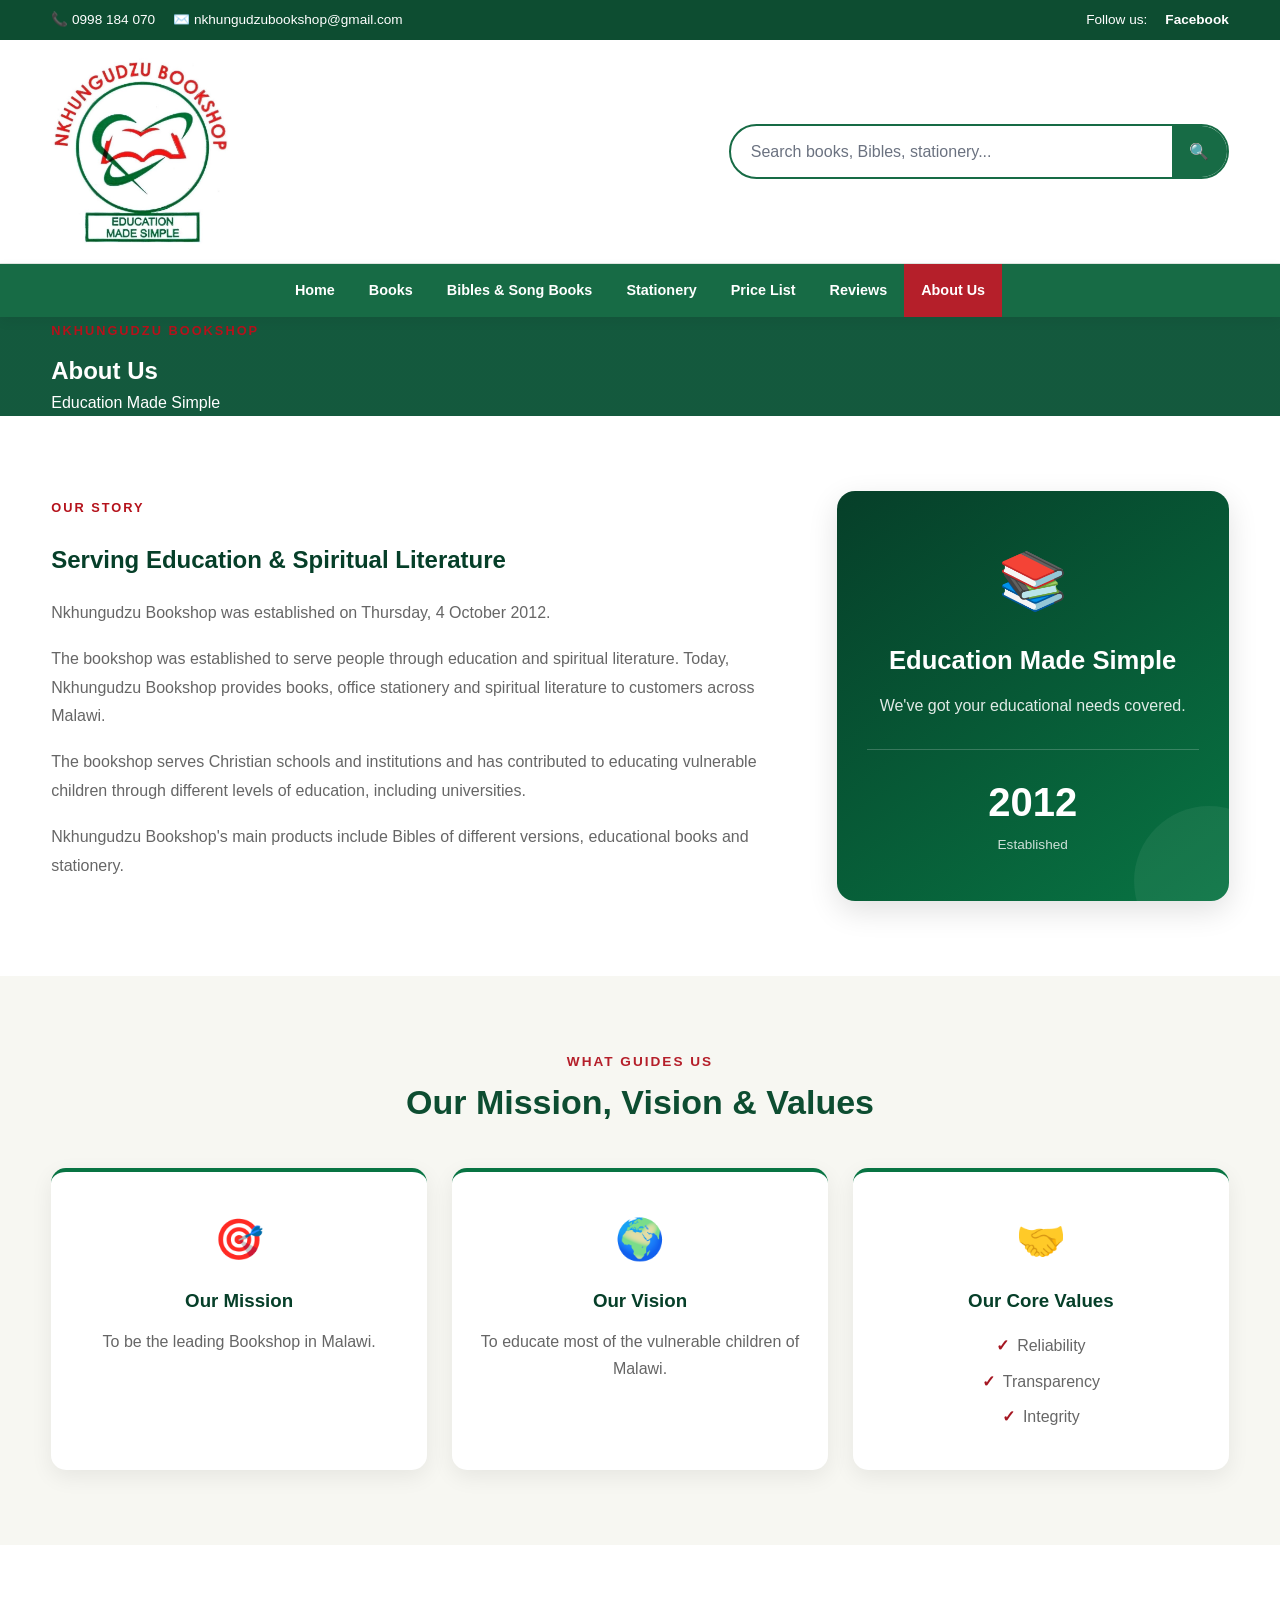
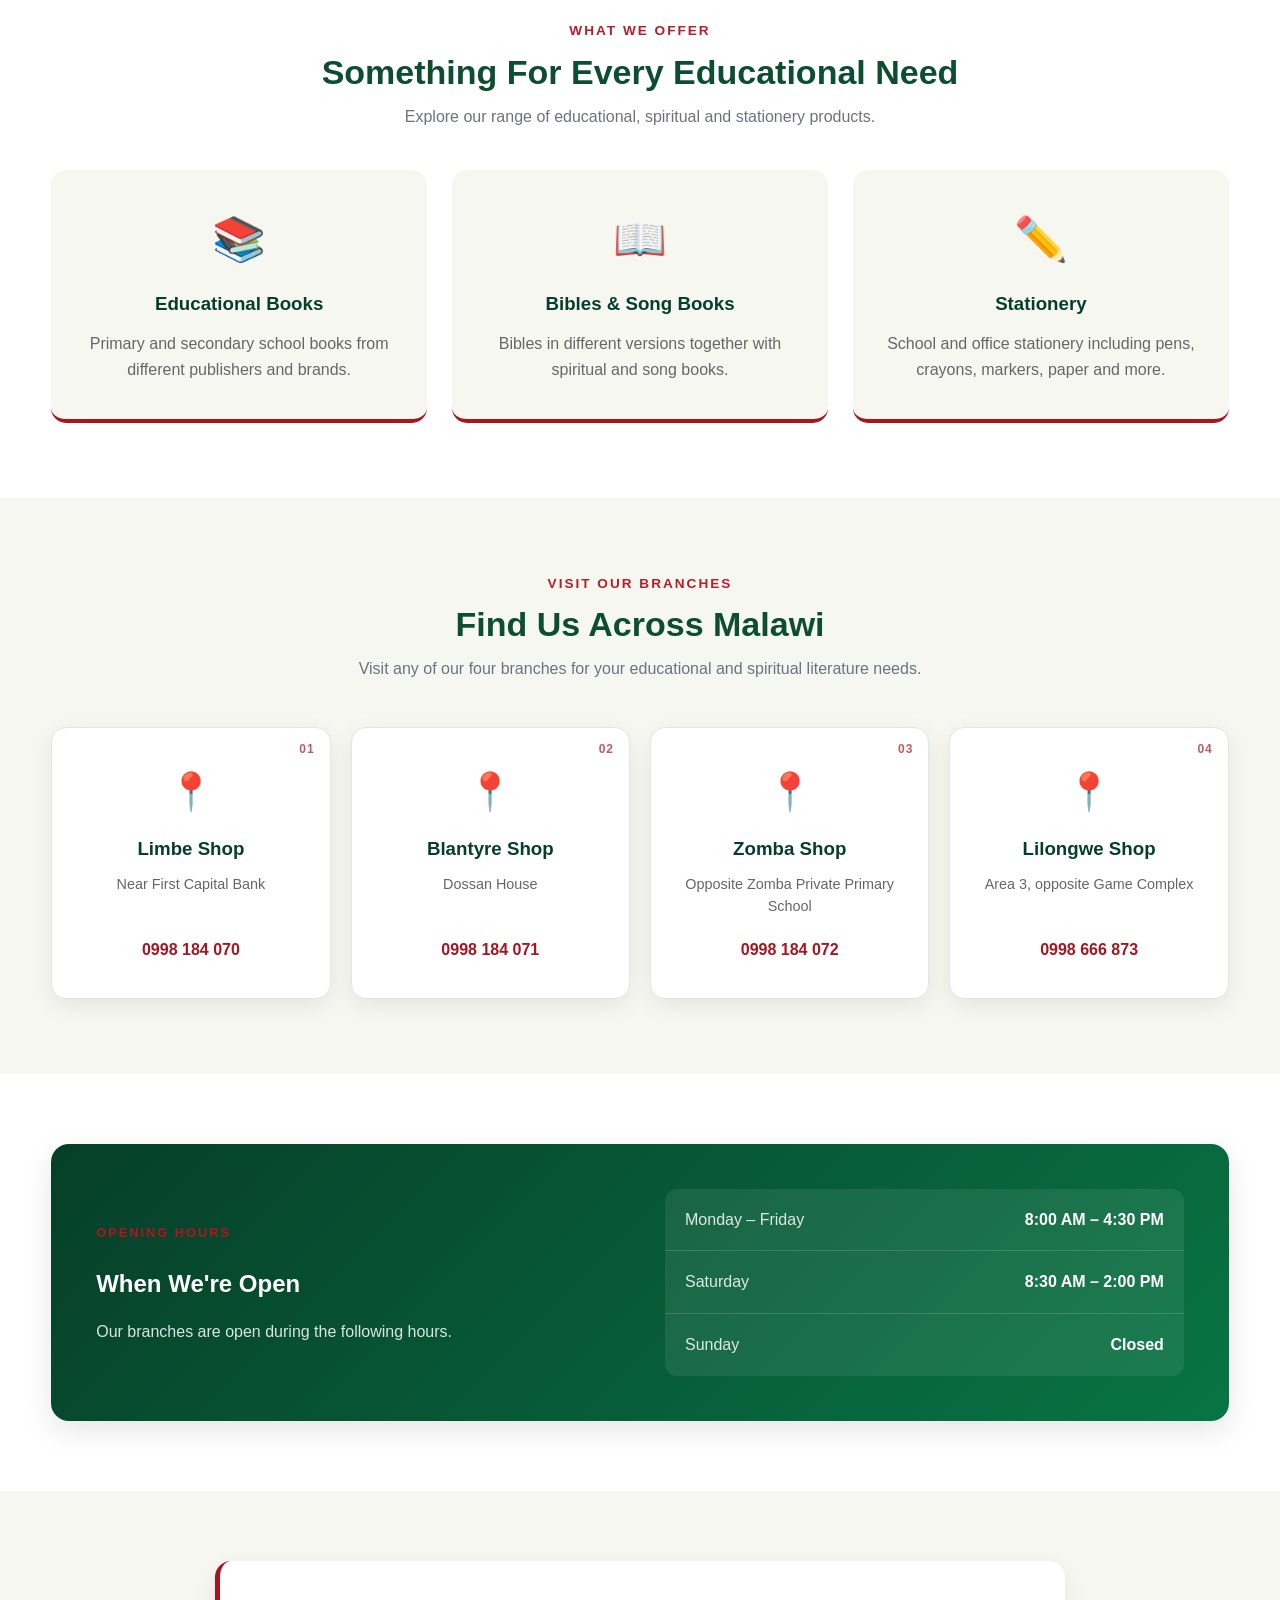
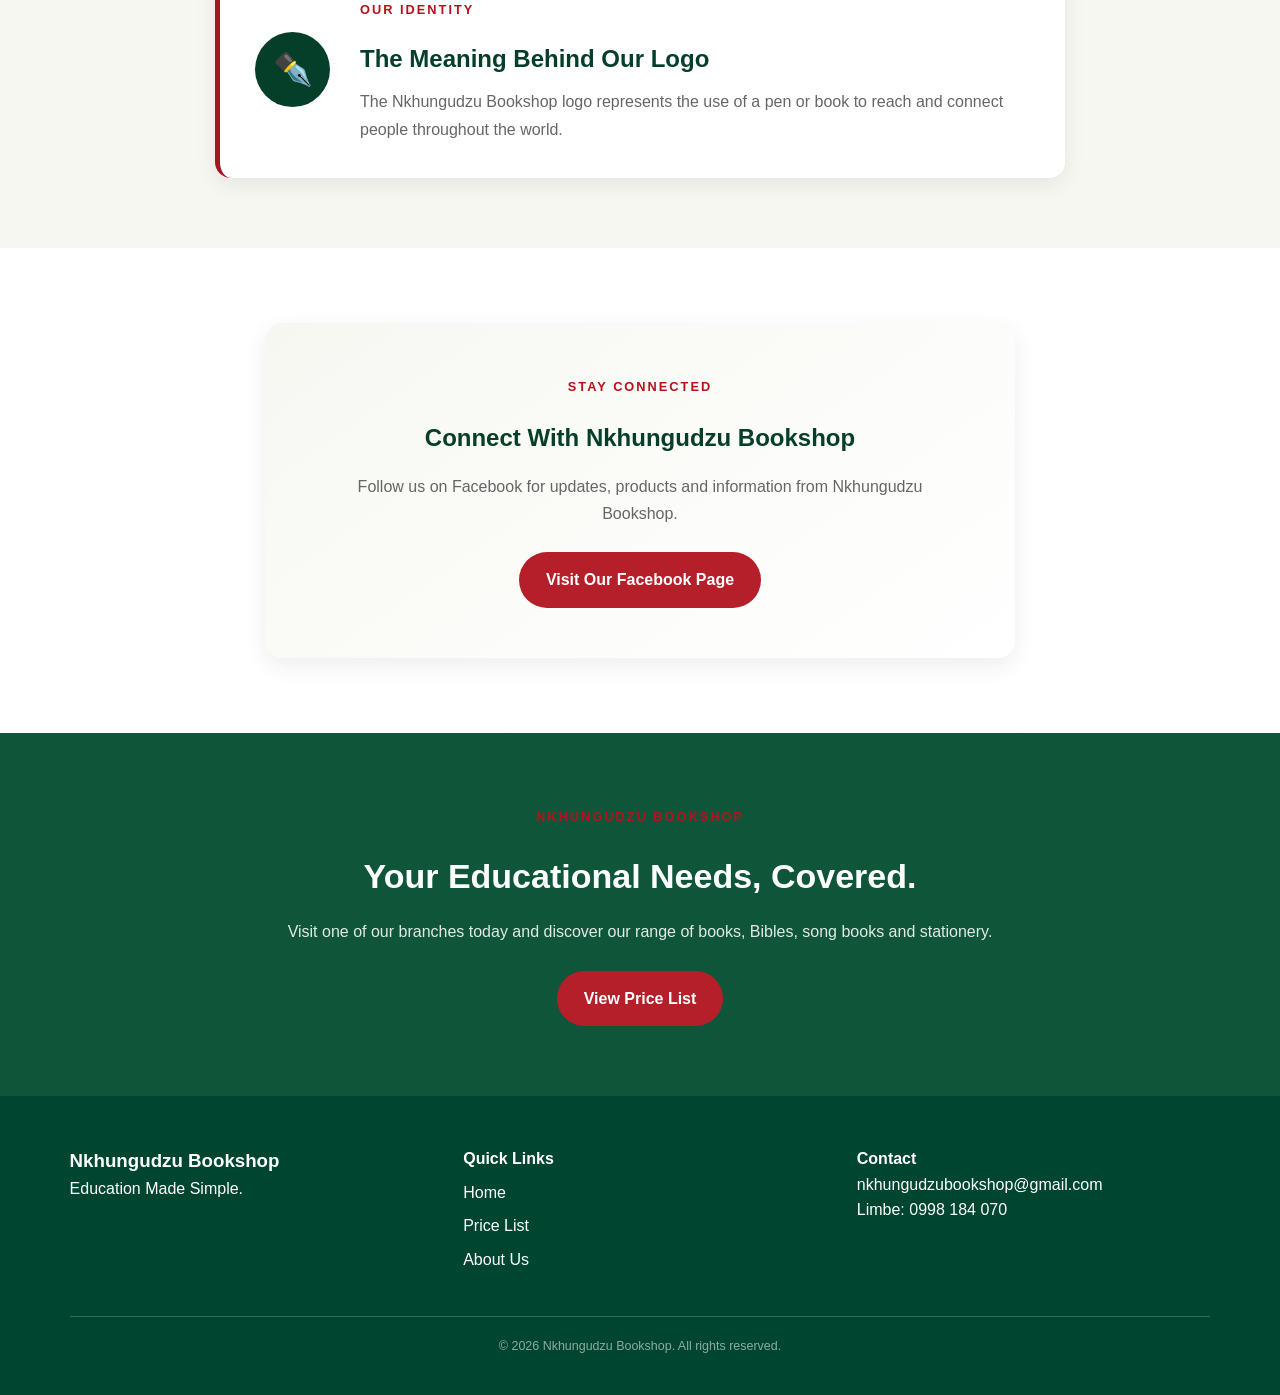
==== pages/about.html @ 3b6a3ef1 "Add Reviews & About pages with styles and JS Add full Reviews and About pages, plus supporting style" ====
<!doctype html>
<html lang="en">
  <head>
    <meta charset="UTF-8" />

    <meta name="viewport" content="width=device-width, initial-scale=1.0" />
    <link
      rel="apple-touch-icon"
      sizes="180x180"
      href="/images/favicon/apple-touch-icon.png"
    />
    <link
      rel="icon"
      type="image/png"
      sizes="32x32"
      href="/images/favicon/favicon-32x32.png"
    />
    <link
      rel="icon"
      type="image/png"
      sizes="16x16"
      href="/images/favicon/favicon-16x16.png"
    />
    <link rel="manifest" href="/images/favicon/site.webmanifest" />

    <title>About Us | Nkhungudzu Bookshop</title>

    <link rel="stylesheet" href="../css/style.css" />
  </head>

  <body>
    <!-- =====================================================
         TOP INFORMATION BAR
         ===================================================== -->
    <div class="top-bar">
      <div class="container">
        <div class="top-contact">
          <span>📞 0998 184 070</span>
          <span>✉️ nkhungudzubookshop@gmail.com</span>
        </div>

        <div class="top-social">
          <span>Follow us:</span>
          <a href="#" target="_blank">Facebook</a>
        </div>
      </div>
    </div>

    <!-- =====================================================
         HEADER
         ===================================================== -->
    <header class="main-header">
      <div class="container header-content">
        <!-- Logo -->
        <a href="index.html" class="logo">
          <img src="../images/logo.jpg" alt="Nkhungudzu bookshop Logo" />
        </a>

        <!-- Search -->
        <div class="header-search">
          <input
            type="search"
            placeholder="Search books, Bibles, stationery..."
            aria-label="Search products"
          />

          <button type="button" aria-label="Search">🔍</button>
        </div>
      </div>
    </header>

    <!-- =====================================================
         NAVIGATION
         ===================================================== -->
    <nav class="main-navigation">
      <div class="container nav-container">
        <button class="mobile-menu-button" type="button">☰</button>

        <ul class="nav-menu">
          <li>
            <a href="../index.html">Home</a>
          </li>

          <li>
            <a href="/pages/books.html">Books</a>
          </li>

          <li>
            <a href="./bibles.html">Bibles & Song Books</a>
          </li>

          <li>
            <a href="./stationery.html">Stationery</a>
          </li>

          <li>
            <a href="./pricelist.html">Price List</a>
          </li>

          <li>
            <a href="./reviews.html">Reviews</a>
          </li>

          <li>
            <a href="./about.html" class="active">About Us</a>
          </li>
        </ul>
      </div>
    </nav>

    <main>
      <!-- =====================================================
         ABOUT PAGE HEADER
         ===================================================== -->

      <section class="page-header about-page-header">
        <div class="container">
          <span class="section-label"> NKHUNGUDZU BOOKSHOP </span>

          <h1>About Us</h1>

          <p>Education Made Simple</p>
        </div>
      </section>

      <!-- =====================================================
         OUR STORY
         ===================================================== -->

      <section class="about-story-section">
        <div class="container">
          <div class="about-story-grid">
            <div class="about-story-content">
              <span class="section-label"> OUR STORY </span>

              <h2>Serving Education & Spiritual Literature</h2>

              <p>
                Nkhungudzu Bookshop was established on Thursday, 4 October 2012.
              </p>

              <p>
                The bookshop was established to serve people through education
                and spiritual literature. Today, Nkhungudzu Bookshop provides
                books, office stationery and spiritual literature to customers
                across Malawi.
              </p>

              <p>
                The bookshop serves Christian schools and institutions and has
                contributed to educating vulnerable children through different
                levels of education, including universities.
              </p>

              <p>
                Nkhungudzu Bookshop's main products include Bibles of different
                versions, educational books and stationery.
              </p>
            </div>

            <div class="about-highlight-card">
              <div class="about-highlight-icon">📚</div>

              <h3>Education Made Simple</h3>

              <p>We've got your educational needs covered.</p>

              <div class="about-year">
                <strong> 2012 </strong>

                <span> Established </span>
              </div>
            </div>
          </div>
        </div>
      </section>

      <!-- =====================================================
         MISSION VISION VALUES
         ===================================================== -->

      <section class="mission-section">
        <div class="container">
          <div class="section-heading">
            <span class="section-label"> WHAT GUIDES US </span>

            <h2>Our Mission, Vision & Values</h2>
          </div>

          <div class="mission-grid">
            <!-- MISSION -->

            <article class="mission-card">
              <div class="mission-icon">🎯</div>

              <h3>Our Mission</h3>

              <p>To be the leading Bookshop in Malawi.</p>
            </article>

            <!-- VISION -->

            <article class="mission-card">
              <div class="mission-icon">🌍</div>

              <h3>Our Vision</h3>

              <p>To educate most of the vulnerable children of Malawi.</p>
            </article>

            <!-- VALUES -->

            <article class="mission-card">
              <div class="mission-icon">🤝</div>

              <h3>Our Core Values</h3>

              <ul class="values-list">
                <li>Reliability</li>

                <li>Transparency</li>

                <li>Integrity</li>
              </ul>
            </article>
          </div>
        </div>
      </section>

      <!-- =====================================================
         WHAT WE OFFER
         ===================================================== -->

      <section class="what-we-offer-section">
        <div class="container">
          <div class="section-heading">
            <span class="section-label"> WHAT WE OFFER </span>

            <h2>Something For Every Educational Need</h2>

            <p>
              Explore our range of educational, spiritual and stationery
              products.
            </p>
          </div>

          <div class="offer-grid">
            <div class="offer-card">
              <span class="offer-icon"> 📚 </span>

              <h3>Educational Books</h3>

              <p>
                Primary and secondary school books from different publishers and
                brands.
              </p>
            </div>

            <div class="offer-card">
              <span class="offer-icon"> 📖 </span>

              <h3>Bibles & Song Books</h3>

              <p>
                Bibles in different versions together with spiritual and song
                books.
              </p>
            </div>

            <div class="offer-card">
              <span class="offer-icon"> ✏️ </span>

              <h3>Stationery</h3>

              <p>
                School and office stationery including pens, crayons, markers,
                paper and more.
              </p>
            </div>
          </div>
        </div>
      </section>

      <!-- =====================================================
         BRANCHES
         ===================================================== -->

      <section class="branches-section">
        <div class="container">
          <div class="section-heading">
            <span class="section-label"> VISIT OUR BRANCHES </span>

            <h2>Find Us Across Malawi</h2>

            <p>
              Visit any of our four branches for your educational and spiritual
              literature needs.
            </p>
          </div>

          <div class="branches-grid">
            <!-- LIMBE -->

            <article class="branch-card">
              <div class="branch-number">01</div>

              <div class="branch-icon">📍</div>

              <h3>Limbe Shop</h3>

              <p>Near First Capital Bank</p>

              <a href="tel:0998184070"> 0998 184 070 </a>
            </article>

            <!-- BLANTYRE -->

            <article class="branch-card">
              <div class="branch-number">02</div>

              <div class="branch-icon">📍</div>

              <h3>Blantyre Shop</h3>

              <p>Dossan House</p>

              <a href="tel:0998184071"> 0998 184 071 </a>
            </article>

            <!-- ZOMBA -->

            <article class="branch-card">
              <div class="branch-number">03</div>

              <div class="branch-icon">📍</div>

              <h3>Zomba Shop</h3>

              <p>Opposite Zomba Private Primary School</p>

              <a href="tel:0998184072"> 0998 184 072 </a>
            </article>

            <!-- LILONGWE -->

            <article class="branch-card">
              <div class="branch-number">04</div>

              <div class="branch-icon">📍</div>

              <h3>Lilongwe Shop</h3>

              <p>Area 3, opposite Game Complex</p>

              <a href="tel:0998666873"> 0998 666 873 </a>
            </article>
          </div>
        </div>
      </section>

      <!-- =====================================================
         OPENING HOURS
         ===================================================== -->

      <section class="opening-hours-section">
        <div class="container">
          <div class="opening-hours-card">
            <div class="hours-content">
              <span class="section-label"> OPENING HOURS </span>

              <h2>When We're Open</h2>

              <p>Our branches are open during the following hours.</p>
            </div>

            <div class="hours-table">
              <div class="hours-row">
                <span> Monday – Friday </span>

                <strong> 8:00 AM – 4:30 PM </strong>
              </div>

              <div class="hours-row">
                <span> Saturday </span>

                <strong> 8:30 AM – 2:00 PM </strong>
              </div>

              <div class="hours-row">
                <span> Sunday </span>

                <strong> Closed </strong>
              </div>
            </div>
          </div>
        </div>
      </section>

      <!-- =====================================================
         LOGO MEANING
         ===================================================== -->

      <section class="logo-meaning-section">
        <div class="container">
          <div class="logo-meaning-content">
            <div class="logo-meaning-icon">✒️</div>

            <div>
              <span class="section-label"> OUR IDENTITY </span>

              <h2>The Meaning Behind Our Logo</h2>

              <p>
                The Nkhungudzu Bookshop logo represents the use of a pen or book
                to reach and connect people throughout the world.
              </p>
            </div>
          </div>
        </div>
      </section>

      <!-- =====================================================
         FACEBOOK / CONTACT CTA
         ===================================================== -->

      <section class="about-contact-section">
        <div class="container">
          <div class="about-contact-card">
            <span class="section-label"> STAY CONNECTED </span>

            <h2>Connect With Nkhungudzu Bookshop</h2>

            <p>
              Follow us on Facebook for updates, products and information from
              Nkhungudzu Bookshop.
            </p>
            <a
              href="https://web.facebook.com/profile.php?id=61586023103284"
              class="btn btn-primary"
              target="_blank"
              rel="noopener"
            >
              Visit Our Facebook Page
            </a>
          </div>
        </div>
      </section>

      <!-- =====================================================
         FINAL CTA
         ===================================================== -->

      <section class="about-final-cta">
        <div class="container">
          <div class="cta-content">
            <span class="section-label"> NKHUNGUDZU BOOKSHOP </span>

            <h2>Your Educational Needs, Covered.</h2>

            <p>
              Visit one of our branches today and discover our range of books,
              Bibles, song books and stationery.
            </p>

            <a href="pricelist.html" class="btn btn-primary">
              View Price List
            </a>
          </div>
        </div>
      </section>
    </main>

    <!-- =====================================================
         FOOTER
         ===================================================== -->

    <footer class="site-footer">
      <div class="container">
        <div class="footer-content">
          <div>
            <h3>Nkhungudzu Bookshop</h3>

            <p>Education Made Simple.</p>
          </div>

          <div>
            <h4>Quick Links</h4>

            <a href="../index.html"> Home </a>

            <a href="pricelist.html"> Price List </a>

            <a href="about.html"> About Us </a>
          </div>

          <div>
            <h4>Contact</h4>

            <p>nkhungudzubookshop@gmail.com</p>

            <p>Limbe: 0998 184 070</p>
          </div>
        </div>

        <div class="footer-bottom">
          <p>&copy; 2026 Nkhungudzu Bookshop. All rights reserved.</p>
        </div>
      </div>
    </footer>

    <!-- =====================================================
         JAVASCRIPT
         ===================================================== -->

    <script src="../js/reviews.js"></script>
    <script src="../js/script.js"></script>
  </body>
</html>
---- css/style.css ----
/* =========================================================
   NKHUNGDZU BOOKSHOP
   GLOBAL STYLESHEET
   ========================================================= */

/* =========================================================
   1. COLOUR PALETTE & GLOBAL VARIABLES
   ========================================================= */

:root {
  --primary-green: #176b45;
  --dark-green: #0d4d31;
  --light-green: #eaf5ef;

  --primary-red: #b51f2a;
  --dark-red: #8e1720;
  --light-red: #fbeaec;

  --gold: #d4a72c;

  --white: #ffffff;
  --off-white: #f8faf8;
  --light-gray: #f1f3f2;
  --gray: #6b7280;
  --dark: #1e2521;
  --black: #111111;

  --border: #e1e7e3;

  --shadow-small: 0 4px 12px rgba(0, 0, 0, 0.06);

  --shadow-medium: 0 10px 30px rgba(0, 0, 0, 0.1);

  --shadow-large: 0 20px 50px rgba(0, 0, 0, 0.15);

  --radius-small: 8px;
  --radius-medium: 14px;
  --radius-large: 22px;

  --transition: all 0.3s ease;
}

/* =========================================================
   2. RESET
   ========================================================= */

* {
  margin: 0;
  padding: 0;
  box-sizing: border-box;
}

html {
  scroll-behavior: smooth;
}

body {
  font-family: Arial, Helvetica, sans-serif;

  background: var(--white);

  color: var(--dark);

  line-height: 1.6;

  overflow-x: hidden;
}

img {
  max-width: 100%;
  display: block;
}

a {
  color: inherit;
  text-decoration: none;
}

button,
input {
  font: inherit;
}

button {
  cursor: pointer;
}

ul {
  list-style: none;
}

/* =========================================================
   3. GLOBAL CONTAINER
   ========================================================= */

.container {
  width: min(92%, 1200px);
  margin: 0 auto;
}

/* =========================================================
   4. TOP INFORMATION BAR
   ========================================================= */

.top-bar {
  background: var(--dark-green);
  color: var(--white);

  font-size: 0.85rem;
}

.top-bar .container {
  min-height: 40px;

  display: flex;

  align-items: center;

  justify-content: space-between;

  gap: 20px;
}

.top-contact,
.top-social {
  display: flex;

  align-items: center;

  gap: 18px;
}

.top-social a {
  color: var(--white);

  font-weight: 600;

  transition: var(--transition);
}

.top-social a:hover {
  color: var(--gold);
}

/* =========================================================
   5. MAIN HEADER
   ========================================================= */

.main-header {
  background: var(--white);

  padding: 18px 0;

  border-bottom: 1px solid var(--border);
}

.header-content {
  display: flex;

  align-items: center;

  justify-content: space-between;

  gap: 40px;
}

.logo {
  display: flex;

  align-items: center;

  flex-shrink: 0;
}

.logo img {
  width: 180px;

  height: auto;
}

.header-search {
  display: flex;

  width: min(100%, 500px);

  border: 2px solid var(--primary-green);

  border-radius: 50px;

  overflow: hidden;

  background: var(--white);
}

.header-search input {
  flex: 1;

  border: none;

  outline: none;

  padding: 13px 20px;

  color: var(--dark);

  background: transparent;
}

.header-search input::placeholder {
  color: var(--gray);
}

.header-search button {
  width: 55px;

  border: none;

  background: var(--primary-green);

  color: var(--white);

  transition: var(--transition);
}

.header-search button:hover {
  background: var(--dark-green);
}

/* =========================================================
   6. NAVIGATION
   ========================================================= */

.main-navigation {
  background: var(--primary-green);

  position: sticky;

  top: 0;

  z-index: 1000;

  box-shadow: var(--shadow-small);
}

.nav-container {
  display: flex;

  align-items: center;

  justify-content: center;
}

.nav-menu {
  display: flex;

  align-items: center;

  justify-content: center;

  flex-wrap: wrap;
}

.nav-menu li a {
  display: block;

  padding: 15px 17px;

  color: var(--white);

  font-size: 0.9rem;

  font-weight: 600;

  transition: var(--transition);

  position: relative;
}

.nav-menu li a::after {
  content: "";

  position: absolute;

  left: 50%;

  bottom: 7px;

  width: 0;

  height: 2px;

  background: var(--primary-red);

  transform: translateX(-50%);

  transition: var(--transition) linear;
}

.nav-menu li a:hover,
.nav-menu li a.active {
  background: var(--primary-red);
}

.nav-menu li a:hover::after,
.nav-menu li a.active::after {
  width: 30px;
}

.mobile-menu-button {
  display: none;

  border: none;

  background: transparent;

  color: var(--white);

  font-size: 1.6rem;

  padding: 10px;
}

/* =========================================================
   7. HERO SLIDESHOW
   ========================================================= */

.hero-slideshow {
  min-height: 560px;

  position: relative;

  overflow: hidden;

  background: linear-gradient(135deg, var(--dark-green), var(--primary-green));
}

.hero-slideshow {
  position: relative;
  overflow: hidden;
}

.hero-slide {
  position: absolute;

  inset: 0;

  width: 100%;
  min-height: 600px;

  opacity: 0;
  visibility: hidden;

  transition: opacity 0.6s ease;

  background-size: cover;
  background-position: center;
  background-repeat: no-repeat;
}

.hero-slide.active {
  opacity: 1;
  visibility: visible;

  position: relative;
}

.hero-slide::before {
  content: "";

  position: absolute;

  inset: 0;

  background: radial-gradient(
    circle at 80% 30%,
    rgba(212, 167, 44, 0.18),
    transparent 30%
  );
}

.hero-content {
  position: relative;

  z-index: 2;

  max-width: 700px;
}

.hero-label {
  display: inline-block;

  color: var(--gold);

  font-weight: 800;

  text-transform: uppercase;

  letter-spacing: 2px;

  font-size: 0.12 rem;

  margin-bottom: 15px;
}

.hero-content h1,
.hero-content h2 {
  font-size: clamp(2.3rem, 5vw, 4.5rem);

  line-height: 1.1;

  margin-bottom: 20px;
}

.hero-content p {
  font-size: 1.15rem;

  max-width: 600px;

  margin-bottom: 30px;

  color: rgba(255, 255, 255, 0.9);
}

/* =========================================================
   8. BUTTONS
   ========================================================= */

.btn {
  display: inline-flex;

  align-items: center;

  justify-content: center;

  padding: 13px 25px;

  border-radius: 50px;

  font-weight: 700;

  transition: var(--transition);

  border: 2px solid transparent;
}

.btn-primary {
  background: var(--primary-red);

  color: var(--white);
}

.btn-primary:hover {
  background: var(--dark-red);

  transform: translateY(-3px);

  box-shadow: var(--shadow-medium);
}

.btn-secondary {
  background: var(--primary-green);

  color: var(--white);
}

.btn-secondary:hover {
  background: var(--dark-green);

  transform: translateY(-3px);

  box-shadow: var(--shadow-medium);
}

/* =========================================================
   9. SLIDESHOW CONTROLS
   ========================================================= */

.slide-control {
  position: absolute;

  top: 50%;

  transform: translateY(-50%);

  width: 48px;

  height: 48px;

  border: 1px solid rgba(255, 255, 255, 0.3);

  border-radius: 50%;

  background: rgba(0, 0, 0, 0.2);

  color: var(--white);

  font-size: 1.2rem;

  transition: var(--transition);

  z-index: 5;
}

.slide-control:hover {
  background: var(--primary-red);

  border-color: var(--primary-red);
}

.previous-slide {
  left: 25px;
}

.next-slide {
  right: 25px;
}

.slide-indicators {
  position: absolute;

  bottom: 25px;

  left: 50%;

  transform: translateX(-50%);

  display: flex;

  gap: 8px;

  z-index: 5;
}

.slide-dot {
  width: 10px;

  height: 10px;

  border: none;

  border-radius: 50%;

  background: rgba(255, 255, 255, 0.5);

  transition: var(--transition);
}

.slide-dot.active {
  width: 28px;

  border-radius: 10px;

  background: var(--gold);
}

/* =========================================================
   10. GENERAL SECTIONS
   ========================================================= */

.section {
  padding: 85px 0;
}

.section-heading {
  text-align: center;

  max-width: 700px;

  margin: 0 auto 50px;
}

.section-heading > span,
.section-label {
  display: block;

  color: var(--primary-red);

  font-size: 0.85rem;

  font-weight: 800;

  text-transform: uppercase;

  letter-spacing: 2px;

  margin-bottom: 10px;
}

.section-heading h2 {
  font-size: clamp(2rem, 4vw, 3rem);

  color: var(--dark-green);

  line-height: 1.2;

  margin-bottom: 15px;
}

.section-heading p {
  color: var(--gray);

  font-size: 1rem;
}

/* =========================================================
   11. CATEGORY SECTION
   ========================================================= */

.categories {
  background: var(--off-white);
}

.category-grid {
  display: grid;

  grid-template-columns: repeat(4, 1fr);

  gap: 22px;
}

.category-card {
  background: var(--white);

  padding: 30px 25px;

  border-radius: var(--radius-medium);

  border: 1px solid var(--border);

  text-align: center;

  transition: var(--transition);
}

.category-card:hover {
  transform: translateY(-8px);

  box-shadow: var(--shadow-medium);

  border-color: var(--primary-green);
}

.category-icon {
  width: 70px;

  height: 70px;

  margin: 0 auto 20px;

  display: flex;

  align-items: center;

  justify-content: center;

  border-radius: 50%;

  background: var(--light-green);

  font-size: 2rem;
}

.category-card h3 {
  color: var(--dark-green);

  margin-bottom: 10px;
}

.category-card p {
  color: var(--gray);

  font-size: 0.9rem;

  margin-bottom: 20px;
}

.category-card a {
  color: var(--primary-red);

  font-weight: 700;

  transition: var(--transition);
}

.category-card a:hover {
  color: var(--dark-red);
}

/* =========================================================
   12. WHY CHOOSE US
   ========================================================= */

.why-us {
  background: var(--white);
}

.features-grid {
  display: grid;

  grid-template-columns: repeat(4, 1fr);

  gap: 25px;
}

.feature {
  text-align: center;

  padding: 25px;
}

.feature-icon {
  width: 65px;

  height: 65px;

  margin: 0 auto 18px;

  display: flex;

  align-items: center;

  justify-content: center;

  border-radius: 50%;

  background: var(--light-red);

  color: var(--primary-red);

  font-size: 1.5rem;

  font-weight: 800;
}

.feature h3 {
  color: var(--dark-green);

  margin-bottom: 10px;
}

.feature p {
  color: var(--gray);

  font-size: 0.9rem;
}

/* =========================================================
   13. FEATURED PRODUCTS
   ========================================================= */

.featured-products {
  background: var(--light-green);
}

.product-grid {
  display: grid;

  grid-template-columns: repeat(4, 1fr);

  gap: 25px;
}

.product-card {
  background: var(--white);

  border-radius: var(--radius-medium);

  overflow: hidden;

  border: 1px solid var(--border);

  transition: var(--transition);
}

.product-card:hover {
  transform: translateY(-7px);

  box-shadow: var(--shadow-medium);
}

.product-image {
  height: 240px;

  background: var(--light-gray);

  display: flex;

  align-items: center;

  justify-content: center;

  overflow: hidden;
}

.product-image img {
  width: 100%;

  height: 100%;

  object-fit: cover;

  transition: var(--transition);
}

.product-card:hover .product-image img {
  transform: scale(1.05);
}

.product-info {
  padding: 20px;
}

.product-category {
  color: var(--primary-red);

  font-size: 0.75rem;

  font-weight: 800;

  text-transform: uppercase;

  letter-spacing: 1px;
}

.product-info h3 {
  color: var(--dark-green);

  margin: 7px 0;
}

.product-brand {
  color: var(--gray);

  font-size: 0.85rem;
}

.product-price {
  color: var(--primary-red);

  font-weight: 800;

  margin-top: 12px;

  font-size: 1.1rem;
}

.section-button {
  text-align: center;

  margin-top: 40px;
}

/* =========================================================
   14. BRANCHES
   ========================================================= */

.branches {
  background: var(--off-white);
}

.branch-grid {
  display: grid;

  grid-template-columns: repeat(4, 1fr);

  gap: 22px;
}

.branch-card {
  background: var(--white);

  border-radius: var(--radius-medium);

  overflow: hidden;

  border: 1px solid var(--border);

  transition: var(--transition);
}

.branch-card:hover {
  transform: translateY(-7px);

  box-shadow: var(--shadow-medium);
}

.branch-image {
  height: 190px;

  background: var(--light-gray);

  overflow: hidden;
}

.branch-image img {
  width: 100%;

  height: 100%;

  object-fit: cover;

  transition: var(--transition);
}

.branch-card:hover .branch-image img {
  transform: scale(1.05);
}

.branch-content {
  padding: 22px;
}

.branch-number {
  color: var(--primary-red);

  text-transform: uppercase;

  font-size: 0.72rem;

  font-weight: 800;

  letter-spacing: 1px;
}

.branch-content h3 {
  color: var(--dark-green);

  font-size: 1.3rem;

  margin: 6px 0 12px;
}

.branch-content p {
  color: var(--gray);

  font-size: 0.87rem;

  margin-bottom: 7px;
}

.opening-hours {
  border-top: 1px solid var(--border);

  margin-top: 15px;

  padding-top: 15px;

  font-weight: 600;
}

/* =========================================================
   15. ABOUT PREVIEW
   ========================================================= */

.about-preview {
  background: linear-gradient(135deg, var(--dark-green), var(--primary-green));

  color: var(--white);
}

.about-preview-content {
  display: grid;

  grid-template-columns: 1.5fr 1fr;

  align-items: center;

  gap: 70px;
}

.about-text .section-label {
  color: var(--gold);
}

.about-text h2 {
  font-size: clamp(2rem, 4vw, 3.2rem);

  line-height: 1.2;

  margin-bottom: 20px;
}

.about-text p {
  color: rgba(255, 255, 255, 0.85);

  margin-bottom: 15px;

  max-width: 650px;
}

.about-highlight {
  min-height: 300px;

  border: 1px solid rgba(255, 255, 255, 0.25);

  border-radius: var(--radius-large);

  display: flex;

  flex-direction: column;

  align-items: center;

  justify-content: center;

  text-align: center;

  background: rgba(255, 255, 255, 0.08);
}

.about-highlight span {
  color: var(--gold);

  font-size: 0.9rem;

  font-weight: 800;

  letter-spacing: 2px;
}

.about-highlight strong {
  font-size: 6rem;

  line-height: 1;

  margin: 10px 0;
}

.about-highlight p {
  margin: 0;

  color: rgba(255, 255, 255, 0.85);
}

/* =========================================================
   16. PUBLISHING SERVICES POPUP
   ========================================================= */

.publishing-popup {
  position: fixed;

  right: 25px;

  bottom: 25px;

  width: min(400px, calc(100% - 40px));

  padding: 25px;

  background: var(--white);

  border-left: 5px solid var(--primary-red);

  border-radius: var(--radius-medium);

  box-shadow: var(--shadow-large);

  z-index: 2000;

  display: flex;

  gap: 18px;

  align-items: flex-start;
}

.popup-close {
  position: absolute;

  top: 8px;

  right: 10px;

  border: none;

  background: transparent;

  color: var(--gray);

  font-size: 1.4rem;
}

.popup-icon {
  width: 50px;

  height: 50px;

  flex-shrink: 0;

  display: flex;

  align-items: center;

  justify-content: center;

  border-radius: 50%;

  background: var(--light-red);

  font-size: 1.4rem;
}

.popup-label {
  color: var(--primary-red);

  font-size: 0.7rem;

  font-weight: 800;

  letter-spacing: 1.5px;
}

.popup-content h2 {
  color: var(--dark-green);

  font-size: 1.1rem;

  line-height: 1.3;

  margin: 5px 0;
}

.popup-content p {
  color: var(--gray);

  font-size: 0.85rem;
}

.popup-content a {
  display: inline-block;

  margin-top: 5px;

  color: var(--primary-red);

  font-weight: 800;
}

/* =========================================================
   17. FOOTER
   ========================================================= */

.main-footer {
  background: #092e1e;

  color: var(--white);
}

.footer-grid {
  padding: 65px 0;

  display: grid;

  grid-template-columns: 1.5fr 1fr 1.2fr 1fr;

  gap: 40px;
}

.footer-logo {
  width: 160px;

  margin-bottom: 20px;

  background: var(--white);

  padding: 8px;

  border-radius: var(--radius-small);
}

.footer-column h3 {
  color: var(--gold);

  margin-bottom: 18px;

  font-size: 1rem;
}

.footer-column p {
  color: rgba(255, 255, 255, 0.72);

  font-size: 0.88rem;

  margin-bottom: 10px;
}

.footer-column ul li {
  margin-bottom: 9px;
}

.footer-column ul a {
  color: rgba(255, 255, 255, 0.72);

  font-size: 0.88rem;

  transition: var(--transition);
}

.footer-column ul a:hover,
.footer-column > a:hover {
  color: var(--gold);
}

.footer-column > a {
  color: var(--white);

  font-weight: 700;

  transition: var(--transition);
}

.footer-bottom {
  border-top: 1px solid rgba(255, 255, 255, 0.12);

  padding: 18px 0;
}

.footer-bottom .container {
  display: flex;

  justify-content: space-between;

  gap: 20px;
}

.footer-bottom p {
  color: rgba(255, 255, 255, 0.55);

  font-size: 0.78rem;
}

/* =========================================================
   18. RESPONSIVE DESIGN — TABLETS
   ========================================================= */

@media (max-width: 1000px) {
  .category-grid,
  .features-grid {
    grid-template-columns: repeat(2, 1fr);
  }

  .product-grid,
  .branch-grid {
    grid-template-columns: repeat(2, 1fr);
  }

  .footer-grid {
    grid-template-columns: repeat(2, 1fr);
  }

  .nav-menu li a {
    padding-left: 10px;
    padding-right: 10px;
  }
}

/* =========================================================
   19. RESPONSIVE DESIGN — MOBILE
   ========================================================= */

@media (max-width: 700px) {
  .top-bar .container {
    flex-direction: column;
    padding: 8px 0;
    gap: 5px;
  }

  .top-contact,
  .top-social {
    flex-wrap: wrap;
    justify-content: center;
    gap: 10px;
  }

  .header-content {
    flex-direction: column;
    gap: 20px;
  }

  .logo img {
    width: 160px;
  }

  .header-search {
    width: 100%;
  }

  /* =========================================
       MOBILE NAVIGATION
       ========================================= */

  .main-navigation {
    width: 100%;
  }

  .nav-container {
    display: block;
    width: 100%;
    position: relative;
  }

  .mobile-menu-button {
    display: block;

    width: 100%;

    padding: 12px 20px;

    border: none;

    background: var(--primary-green);

    color: var(--white);

    font-size: 1.6rem;

    text-align: right;

    cursor: pointer;
  }

  .nav-menu {
    display: none;

    width: 100%;

    flex-direction: column;

    align-items: stretch;

    background: var(--dark-green);
  }

  .nav-menu.show {
    display: flex;
  }

  .nav-menu li {
    width: 100%;
  }

  .nav-menu li a {
    display: block;

    width: 100%;

    padding: 15px;

    text-align: center;

    border-bottom: 1px solid rgba(255, 255, 255, 0.1);
  }

  .nav-menu li a:hover {
    background: var(--primary-red);
  }

  /* =========================================
       REST OF MOBILE STYLES
       ========================================= */

  .hero-slideshow,
  .hero-slide {
    min-height: 500px;
  }

  .hero-slide {
    padding: 60px 8%;
  }

  .hero-content h1,
  .hero-content h2 {
    font-size: 2.2rem;
  }

  .hero-content p {
    font-size: 1rem;
  }

  .slide-control {
    width: 40px;
    height: 40px;
  }

  .previous-slide {
    left: 12px;
  }

  .next-slide {
    right: 12px;
  }

  .section {
    padding: 65px 0;
  }

  .category-grid,
  .features-grid,
  .product-grid,
  .branch-grid,
  .footer-grid,
  .about-preview-content {
    grid-template-columns: 1fr;
  }

  .about-preview-content {
    gap: 40px;
  }

  .about-highlight {
    min-height: 230px;
  }

  .about-highlight strong {
    font-size: 5rem;
  }

  .footer-bottom .container {
    flex-direction: column;
    text-align: center;
    align-items: center;
  }

  .publishing-popup {
    right: 15px;
    bottom: 15px;
    width: calc(100% - 30px);
  }
}
/* =========================================================
   SLIDESHOW IMAGE STYLING
   ========================================================= */

.hero-slide {
  background-size: cover;
  background-position: center;
  background-repeat: no-repeat;
}

/* Dark overlay keeps text easy to read */

.hero-slide::before {
  content: "";
  position: absolute;

  inset: 0;

  background: rgba(0, 0, 0, 0.08);

  pointer-events: none;
}

/* Keep slideshow content above the image */

.hero-slide .hero-content {
  position: relative;
  z-index: 2;
  color: var(--white);
  padding: 5rem 15rem;
}

/* Make slide headings look beautiful */

.hero-slide h2 {
  text-transform: capitalize;
}

/* Mobile slideshow */

@media (max-width: 700px) {
  .hero-slide {
    background-position: center;
  }

  .hero-content {
    max-width: 90%;
  }
}
/* =========================================================
   BOOKS PAGE
   ========================================================= */

.page-hero {
  padding: 80px 20px;
  text-align: center;

  background: linear-gradient(rgba(0, 70, 45, 0.94), rgba(0, 70, 45, 0.94));

  color: white;
}

.page-hero h1 {
  margin: 12px 0;

  font-size: 48px;
}

.page-hero p {
  max-width: 650px;

  margin: 0 auto;

  font-size: 18px;

  line-height: 1.7;
}

/* =========================================================
   CONTENT SECTION
   ========================================================= */

.content-section {
  padding: 70px 20px;
}

.section-heading {
  text-align: center;

  max-width: 750px;

  margin: 0 auto 45px;
}

.section-heading h2 {
  margin: 10px 0;

  font-size: 34px;
}

.section-heading p {
  line-height: 1.7;
}

/* =========================================================
   BOOK FILTERS
   ========================================================= */

.book-filters {
  display: flex;

  justify-content: center;

  flex-wrap: wrap;

  gap: 12px;

  margin-bottom: 45px;
}

.book-filter {
  border: 2px solid #006b46;

  background: white;

  color: #006b46;

  padding: 11px 20px;

  border-radius: 30px;

  cursor: pointer;

  font-weight: 600;

  transition: 0.3s ease;
}

.book-filter:hover,
.book-filter.active {
  background: #006b46;

  color: white;
}

/* =========================================================
   BOOK GRID
   ========================================================= */

.books-grid {
  display: grid;

  grid-template-columns: repeat(2, minmax(0, 1fr));

  gap: 25px;

  max-width: 1100px;

  margin: auto;
}

.book-category-card {
  display: flex;

  gap: 22px;

  padding: 28px;

  background: white;

  border-radius: 14px;

  border-left: 5px solid #b51f2a;

  box-shadow: 0 8px 25px rgba(0, 0, 0, 0.08);

  transition:
    transform 0.3s ease,
    box-shadow 0.3s ease;
}

.book-category-card:hover {
  transform: translateY(-5px);

  box-shadow: 0 12px 30px rgba(0, 0, 0, 0.13);
}

.book-card-icon {
  min-width: 65px;

  height: 65px;

  display: flex;

  align-items: center;

  justify-content: center;

  border-radius: 50%;

  background: #f3eee3;

  font-size: 30px;
}

.book-card-content {
  flex: 1;
}

.book-card-label {
  font-size: 12px;

  font-weight: 700;

  letter-spacing: 1px;

  color: #b51f2a;
}

.book-card-content h3 {
  margin: 7px 0 10px;

  color: #006b46;

  font-size: 22px;
}

.book-card-content p {
  line-height: 1.7;

  color: #555;
}

.publisher-list {
  font-size: 14px;

  font-weight: 600;
}

.text-link {
  display: inline-block;

  margin-top: 8px;

  color: #b51f2a;

  font-weight: 700;

  text-decoration: none;
}

.text-link:hover {
  text-decoration: underline;
}

/* =========================================================
   BOOK CTA
   ========================================================= */

.book-cta {
  padding: 70px 20px;

  background: #f3eee3;

  text-align: center;
}

.cta-content {
  max-width: 700px;

  margin: auto;
}

.cta-content h2 {
  color: #006b46;

  font-size: 34px;

  margin: 10px 0;
}

.cta-content p {
  line-height: 1.7;

  margin-bottom: 25px;
}

.cta-buttons {
  display: flex;

  justify-content: center;

  flex-wrap: wrap;

  gap: 15px;
}

/* =========================================================
   FOOTER
   ========================================================= */

.site-footer {
  background: #00452f;

  color: white;

  padding: 50px 20px 20px;
}

.footer-content {
  display: grid;

  grid-template-columns: repeat(3, 1fr);

  gap: 40px;
}

.site-footer h3,
.site-footer h4 {
  margin-top: 0;
}

.site-footer a {
  display: block;

  color: white;

  text-decoration: none;

  margin: 8px 0;
}

.site-footer a:hover {
  color: #e5b83c;
}

.footer-bottom {
  border-top: 1px solid rgba(255, 255, 255, 0.2);

  margin-top: 35px;

  padding-top: 20px;

  text-align: center;
}

/* =========================================================
   MOBILE BOOKS PAGE
   ========================================================= */

@media (max-width: 768px) {
  .page-hero h1 {
    font-size: 36px;
  }

  .books-grid {
    grid-template-columns: 1fr;
  }

  .book-category-card {
    padding: 22px;
  }

  .footer-content {
    grid-template-columns: 1fr;

    text-align: center;
  }
}

@media (max-width: 500px) {
  .book-category-card {
    flex-direction: column;

    text-align: center;

    align-items: center;
  }

  .book-filters {
    gap: 8px;
  }

  .book-filter {
    padding: 9px 14px;

    font-size: 13px;
  }
}

/* =========================================================
   PHASE 6.2
   NKHUNGUDZU BOOKSHOP - PRICE LIST PAGE
   ========================================================= */

/* =========================================================
   1. PRICE LIST PAGE HERO
   ========================================================= */

.page-hero {
  background: linear-gradient(rgba(0, 70, 45, 0.92), rgba(0, 70, 45, 0.92));

  padding: 75px 20px;

  text-align: center;

  color: #ffffff;
}

.page-hero .hero-label {
  display: inline-block;

  margin-bottom: 15px;

  padding: 8px 18px;

  border: 1px solid rgba(255, 255, 255, 0.5);

  border-radius: 30px;

  font-size: 0.8rem;

  font-weight: 700;

  letter-spacing: 2px;
}

.page-hero h1 {
  margin: 0 0 15px;

  font-size: clamp(2rem, 5vw, 3.5rem);

  font-weight: 800;
}

.page-hero p {
  max-width: 650px;

  margin: 0 auto;

  font-size: 1.05rem;

  line-height: 1.7;

  opacity: 0.92;
}

/* =========================================================
   2. PRICE LIST MAIN SECTION
   ========================================================= */

.price-list-section {
  padding: 60px 20px;

  background: #f8faf7;
}

.price-list-section .container {
  max-width: 1200px;

  margin: 0 auto;
}

/* =========================================================
   3. SEARCH BOX
   ========================================================= */

.price-search-box {
  background: #ffffff;

  padding: 30px;

  border-radius: 18px;

  box-shadow: 0 8px 30px rgba(0, 0, 0, 0.08);

  margin-bottom: 30px;
}

.price-search-box label {
  display: block;

  margin-bottom: 12px;

  color: #00462f;

  font-weight: 700;

  font-size: 1.05rem;
}

.price-search {
  display: flex;

  gap: 12px;
}

.price-search input {
  flex: 1;

  padding: 15px 18px;

  border: 2px solid #d9e2dc;

  border-radius: 10px;

  outline: none;

  font-size: 1rem;

  transition: 0.3s ease;
}

.price-search input:focus {
  border-color: #006b45;

  box-shadow: 0 0 0 3px rgba(0, 107, 69, 0.1);
}

.price-search button {
  border: none;

  border-radius: 10px;

  padding: 0 25px;

  background: #006b45;

  color: #ffffff;

  font-weight: 700;

  cursor: pointer;

  transition: 0.3s ease;
}

.price-search button:hover {
  background: #00462f;

  transform: translateY(-2px);
}

/* =========================================================
   4. PRICE CATEGORY FILTERS
   ========================================================= */

.price-filters {
  display: flex;

  flex-wrap: wrap;

  gap: 10px;

  margin-bottom: 40px;
}

.price-filter {
  border: 2px solid #006b45;

  background: #ffffff;

  color: #006b45;

  padding: 10px 18px;

  border-radius: 30px;

  font-weight: 700;

  cursor: pointer;

  transition: all 0.3s ease;
}

.price-filter:hover {
  background: #eaf5ef;

  transform: translateY(-2px);
}

.price-filter.active {
  background: #006b45;

  color: #ffffff;

  box-shadow: 0 5px 15px rgba(0, 107, 69, 0.2);
}

/* =========================================================
   5. RESULTS HEADER
   ========================================================= */

.price-results-header {
  display: flex;

  justify-content: space-between;

  align-items: center;

  gap: 20px;

  margin-bottom: 25px;
}

.price-results-header h2 {
  margin: 0;

  color: #00462f;

  font-size: 1.8rem;
}

#priceResultsCount {
  color: #66736c;

  font-size: 0.95rem;
}

/* =========================================================
   6. PRICE PRODUCT GRID
   ========================================================= */

.price-list-grid {
  display: grid;

  grid-template-columns: repeat(auto-fit, minmax(260px, 1fr));

  gap: 22px;
}

/* =========================================================
   7. PRICE CARD
   ========================================================= */

.price-card {
  background: #ffffff;

  border-radius: 16px;

  padding: 24px;

  border: 1px solid #e0e8e3;

  box-shadow: 0 6px 22px rgba(0, 0, 0, 0.06);

  transition:
    transform 0.3s ease,
    box-shadow 0.3s ease;
}

.price-card:hover {
  transform: translateY(-5px);

  box-shadow: 0 12px 30px rgba(0, 0, 0, 0.1);
}

.price-card-category {
  display: inline-block;

  padding: 6px 12px;

  margin-bottom: 15px;

  background: #edf7f1;

  color: #006b45;

  border-radius: 20px;

  font-size: 0.75rem;

  font-weight: 800;

  text-transform: uppercase;

  letter-spacing: 0.5px;
}

.price-card h3 {
  margin: 0 0 10px;

  color: #26352e;

  font-size: 1.15rem;

  line-height: 1.4;
}

.price-card p {
  margin: 5px 0;

  color: #68746e;

  font-size: 0.92rem;

  line-height: 1.5;
}

.price-card-price {
  margin-top: 18px;

  padding-top: 15px;

  border-top: 1px solid #e4ebe7;

  display: flex;

  justify-content: space-between;

  align-items: center;

  gap: 10px;
}

.price-card-price span:first-child {
  color: #66736c;

  font-size: 0.85rem;
}

.price-value {
  color: #b51f2a;

  font-size: 1.35rem;

  font-weight: 800;
}

/* =========================================================
   8. NO SEARCH RESULTS
   ========================================================= */

.no-price-results {
  display: none;

  text-align: center;

  padding: 60px 20px;

  background: #ffffff;

  border-radius: 16px;

  border: 1px dashed #cbd8d0;
}

.no-price-results h3 {
  margin-bottom: 10px;

  color: #00462f;
}

.no-price-results p {
  margin: 0;

  color: #68746e;
}

/* =========================================================
   9. PRICE NOTICE
   ========================================================= */

.price-notice {
  padding: 35px 20px;

  background: #fff8e7;

  border-top: 1px solid #f1dfae;

  border-bottom: 1px solid #f1dfae;
}

.notice-content {
  max-width: 1100px;

  margin: 0 auto;

  display: flex;

  align-items: flex-start;

  gap: 18px;
}

.notice-icon {
  font-size: 1.8rem;

  flex-shrink: 0;
}

.notice-content h3 {
  margin: 0 0 7px;

  color: #6d5100;
}

.notice-content p {
  margin: 0;

  color: #705f2d;

  line-height: 1.6;
}

/* =========================================================
   10. MOBILE PRICE LIST
   ========================================================= */

@media (max-width: 768px) {
  .page-hero {
    padding: 55px 20px;
  }

  .price-list-section {
    padding: 40px 15px;
  }

  .price-search-box {
    padding: 20px;
  }

  .price-search {
    flex-direction: column;
  }

  .price-search button {
    min-height: 50px;
  }

  .price-filters {
    gap: 8px;
  }

  .price-filter {
    padding: 9px 14px;

    font-size: 0.85rem;
  }

  .price-results-header {
    flex-direction: column;

    align-items: flex-start;

    gap: 8px;
  }

  .price-results-header h2 {
    font-size: 1.5rem;
  }

  .price-list-grid {
    grid-template-columns: 1fr;
  }

  .notice-content {
    flex-direction: column;
  }
}

/* =========================================================
   11. SMALL MOBILE DEVICES
   ========================================================= */

@media (max-width: 480px) {
  .page-hero h1 {
    font-size: 2rem;
  }

  .page-hero p {
    font-size: 0.95rem;
  }

  .price-card {
    padding: 20px;
  }

  .price-card-price {
    align-items: flex-start;

    flex-direction: column;
  }

  .price-value {
    font-size: 1.25rem;
  }
}
/* =========================================================
   PHASE 6.5
   NKHUNGUDZU BOOKSHOP PRICE LIST STYLING
   ========================================================= */

/* =========================================================
   PRICE LIST HERO
   ========================================================= */

.page-hero {
  background: linear-gradient(rgba(0, 80, 45, 0.95), rgba(0, 80, 45, 0.95));

  color: white;

  padding: 80px 20px;

  text-align: center;
}

.page-hero .hero-label {
  display: inline-block;

  font-size: 0.85rem;

  font-weight: 700;

  letter-spacing: 2px;

  margin-bottom: 15px;

  color: #f4c430;
}

.page-hero h1 {
  font-size: 3rem;

  margin-bottom: 15px;

  font-weight: 800;
}

.page-hero p {
  max-width: 700px;

  margin: auto;

  font-size: 1.05rem;

  line-height: 1.7;

  opacity: 0.95;
}

/* =========================================================
   PRICE LIST SECTION
   ========================================================= */

.price-list-section {
  padding: 70px 20px;

  background: #f7f9f7;
}

.price-list-heading {
  text-align: center;

  margin-bottom: 35px;
}

.section-label {
  display: inline-block;

  color: #b5121b;

  font-size: 0.8rem;

  font-weight: 800;

  letter-spacing: 2px;

  margin-bottom: 10px;
}

.price-list-heading h2 {
  font-size: 2.2rem;

  color: #004d2a;

  margin-bottom: 10px;
}

.price-list-heading p {
  color: #666;

  max-width: 650px;

  margin: auto;

  line-height: 1.7;
}

/* =========================================================
   SEARCH AREA
   ========================================================= */

.price-search {
  max-width: 850px;

  margin: 0 auto 30px;

  display: flex;

  gap: 10px;
}

.price-search input {
  flex: 1;

  padding: 16px 20px;

  border: 2px solid #d9e1dc;

  border-radius: 10px;

  font-size: 1rem;

  outline: none;

  background: white;

  transition: 0.3s;
}

.price-search input:focus {
  border-color: #006b3c;

  box-shadow: 0 0 0 3px rgba(0, 107, 60, 0.12);
}

.price-search button {
  border: none;

  padding: 0 25px;

  border-radius: 10px;

  background: #b5121b;

  color: white;

  font-size: 1rem;

  font-weight: 700;

  cursor: pointer;

  transition: 0.3s;
}

.price-search button:hover {
  background: #8f0e15;

  transform: translateY(-2px);
}

/* =========================================================
   CATEGORY FILTERS
   ========================================================= */

.price-filters {
  display: flex;

  justify-content: center;

  align-items: center;

  flex-wrap: wrap;

  gap: 10px;

  margin-bottom: 35px;
}

.price-filter {
  border: 2px solid #006b3c;

  background: white;

  color: #006b3c;

  padding: 10px 18px;

  border-radius: 25px;

  font-size: 0.9rem;

  font-weight: 700;

  cursor: pointer;

  transition: 0.3s;
}

.price-filter:hover {
  background: #eaf5ef;

  transform: translateY(-2px);
}

.price-filter.active {
  background: #006b3c;

  color: white;

  border-color: #006b3c;
}

/* =========================================================
   RESULTS COUNT
   ========================================================= */

.price-results-info {
  max-width: 1200px;

  margin: 0 auto 20px;
}

.price-results-info p {
  color: #666;

  font-size: 0.95rem;

  font-weight: 600;
}

/* =========================================================
   PRICE GRID
   ========================================================= */

.price-grid {
  max-width: 1200px;

  margin: 0 auto;

  display: grid;

  grid-template-columns: repeat(3, 1fr);

  gap: 22px;
}

/* =========================================================
   PRICE CARD
   ========================================================= */

.price-card {
  background: white;

  border-radius: 16px;

  overflow: hidden;

  border: 1px solid #e2e8e4;

  box-shadow: 0 6px 20px rgba(0, 0, 0, 0.07);

  display: flex;

  flex-direction: column;

  min-height: 250px;

  transition:
    transform 0.3s ease,
    box-shadow 0.3s ease;
}

.price-card:hover {
  transform: translateY(-6px);

  box-shadow: 0 12px 30px rgba(0, 0, 0, 0.12);
}

/* =========================================================
   CARD TOP
   ========================================================= */

.price-card-top {
  padding: 16px 20px;

  background: #006b3c;

  color: white;
}

.price-category {
  font-size: 0.75rem;

  text-transform: uppercase;

  letter-spacing: 1px;

  font-weight: 800;
}

/* =========================================================
   CARD CONTENT
   ========================================================= */

.price-card-content {
  padding: 22px;

  flex: 1;
}

.price-card-content h3 {
  color: #004d2a;

  font-size: 1.15rem;

  line-height: 1.4;

  margin-bottom: 10px;
}

.price-description {
  color: #666;

  font-size: 0.9rem;

  line-height: 1.6;

  margin-bottom: 12px;
}

.price-publisher {
  color: #444;

  font-size: 0.85rem;

  margin: 0;
}

/* =========================================================
   CARD BOTTOM / PRICE
   ========================================================= */

.price-card-bottom {
  display: flex;

  align-items: center;

  justify-content: space-between;

  gap: 10px;

  padding: 17px 22px;

  border-top: 1px solid #edf0ed;

  background: #fafcfa;
}

.price-label {
  color: #777;

  font-size: 0.8rem;

  text-transform: uppercase;

  letter-spacing: 1px;

  font-weight: 700;
}

.product-price {
  color: #b5121b;

  font-size: 1.25rem;

  font-weight: 900;
}

/* =========================================================
   NO RESULTS
   ========================================================= */

.no-price-results {
  text-align: center;

  max-width: 600px;

  margin: 50px auto;

  padding: 50px 25px;

  background: white;

  border-radius: 16px;

  box-shadow: 0 5px 20px rgba(0, 0, 0, 0.06);
}

.no-results-icon {
  font-size: 3rem;

  margin-bottom: 15px;
}

.no-price-results h3 {
  color: #004d2a;

  font-size: 1.5rem;

  margin-bottom: 10px;
}

.no-price-results p {
  color: #777;
}

/* =========================================================
   PRICE NOTE
   ========================================================= */

.price-note {
  padding: 40px 20px 70px;

  background: #f7f9f7;
}

.price-note-box {
  max-width: 1000px;

  margin: auto;

  padding: 25px 30px;

  background: #fff8e1;

  border-left: 5px solid #f4c430;

  border-radius: 10px;
}

.price-note-box h3 {
  color: #004d2a;

  margin-bottom: 10px;
}

.price-note-box p {
  color: #555;

  line-height: 1.7;

  margin: 0;
}

/* =========================================================
   TABLET
   ========================================================= */

@media (max-width: 950px) {
  .price-grid {
    grid-template-columns: repeat(2, 1fr);
  }

  .page-hero h1 {
    font-size: 2.5rem;
  }
}

/* =========================================================
   MOBILE
   ========================================================= */

@media (max-width: 650px) {
  .page-hero {
    padding: 60px 18px;
  }

  .page-hero h1 {
    font-size: 2rem;
  }

  .page-hero p {
    font-size: 0.95rem;
  }

  .price-list-section {
    padding: 50px 15px;
  }

  .price-list-heading h2 {
    font-size: 1.8rem;
  }

  .price-search {
    flex-direction: column;
  }

  .price-search button {
    padding: 14px;
  }

  .price-filters {
    justify-content: flex-start;

    overflow-x: auto;

    flex-wrap: nowrap;

    padding-bottom: 10px;
  }

  .price-filter {
    flex-shrink: 0;
  }

  .price-grid {
    grid-template-columns: 1fr;

    gap: 18px;
  }

  .price-card-content {
    padding: 20px;
  }

  .price-card-bottom {
    padding: 15px 20px;
  }

  .product-price {
    font-size: 1.1rem;
  }

  .price-note {
    padding: 30px 15px 50px;
  }

  .price-note-box {
    padding: 20px;
  }
}
/* =========================================================
   PRIMARY BOOKS DISPLAY
   ========================================================= */

.primary-books-section {
    padding: 70px 20px;
    background: #f7f9f7;
}

.primary-books-grid {
    max-width: 1200px;
    margin: 0 auto;

    display: grid;

    grid-template-columns:
        repeat(2, 1fr);

    gap: 28px;
}

.primary-standard-card {
    background: #ffffff;

    border-radius: 18px;

    overflow: hidden;

    border: 1px solid #e0e7e2;

    box-shadow:
        0 8px 25px rgba(0, 0, 0, 0.07);

    transition: 0.3s ease;
}

.primary-standard-card:hover {
    transform: translateY(-5px);

    box-shadow:
        0 14px 32px rgba(0, 0, 0, 0.11);
}


/* =========================================================
   STANDARD HEADER
   ========================================================= */

.standard-header {
    padding: 25px;

    background: #004d2a;

    color: white;
}

.standard-label {
    font-size: 0.72rem;

    font-weight: 800;

    letter-spacing: 1.5px;

    color: #f4c430;
}

.standard-header h3 {
    margin: 7px 0 3px;

    font-size: 2rem;

    color: white;
}

.standard-header p {
    margin: 0;

    color: #e8f3ed;
}


/* =========================================================
   PACKAGES
   ========================================================= */

.package-container {
    padding: 20px;

    display: grid;

    grid-template-columns:
        repeat(2, 1fr);

    gap: 12px;
}

.package {
    padding: 17px;

    border-radius: 12px;
}

.package span {
    display: block;

    font-size: 0.68rem;

    font-weight: 800;

    letter-spacing: 0.8px;

    margin-bottom: 5px;
}

.package strong {
    display: block;

    font-size: 1.35rem;

    margin-bottom: 7px;
}

.package p {
    margin: 0;

    font-size: 0.78rem;

    line-height: 1.5;
}

.core-package {
    background: #edf7f0;

    color: #005b32;
}

.complete-package {
    background: #fff5e3;

    color: #8a5a00;
}


/* =========================================================
   SUBJECT BUTTON
   ========================================================= */

.subjects-toggle {
    width: calc(100% - 40px);

    margin: 0 20px 20px;

    padding: 13px 17px;

    border: 2px solid #006b3c;

    border-radius: 10px;

    background: white;

    color: #006b3c;

    font-weight: 800;

    cursor: pointer;

    display: flex;

    align-items: center;

    justify-content: space-between;

    transition: 0.25s ease;
}

.subjects-toggle:hover {
    background: #006b3c;

    color: white;
}


/* =========================================================
   SUBJECT LIST
   ========================================================= */

.subjects-list {
    display: none;

    border-top: 1px solid #e2e8e4;

    padding: 10px 20px 20px;
}

.primary-standard-card.open
.subjects-list {
    display: block;
}

.primary-standard-card.open
.subjects-toggle span {
    transform: rotate(180deg);
}

.subjects-toggle span {
    transition: 0.25s ease;
}

.subject-row {
    display: flex;

    justify-content: space-between;

    gap: 20px;

    padding: 12px 4px;

    border-bottom: 1px solid #edf0ee;

    font-size: 0.9rem;
}

.subject-row:last-child {
    border-bottom: none;
}

.subject-row span {
    color: #555;
}

.subject-row strong {
    color: #004d2a;

    white-space: nowrap;
}


/* =========================================================
   MOBILE
   ========================================================= */

@media (max-width: 800px) {

    .primary-books-grid {
        grid-template-columns: 1fr;
    }

}

@media (max-width: 550px) {

    .primary-books-section {
        padding: 50px 15px;
    }

    .package-container {
        grid-template-columns: 1fr;
    }

    .standard-header h3 {
        font-size: 1.7rem;
    }

    .subject-row {
        font-size: 0.82rem;
    }

}
/* =========================================================
   PHASE 6.7
   BIBLES & SONG BOOKS
   ========================================================= */


/* =========================================================
   INTRODUCTION
   ========================================================= */

.category-introduction {
    padding: 65px 20px;

    background: white;

    text-align: center;
}


.category-introduction-content {
    max-width: 750px;

    margin: auto;
}


.category-introduction-content h2 {
    color: #004d2a;

    font-size: 2.2rem;

    margin: 8px 0 18px;
}


.category-introduction-content p {
    color: #666;

    line-height: 1.8;

    margin-bottom: 10px;
}


/* =========================================================
   CATEGORY HEADING
   ========================================================= */

.category-heading {
    text-align: center;

    margin-bottom: 40px;
}


.category-heading h2 {
    color: #004d2a;

    font-size: 2.2rem;

    margin: 8px 0 10px;
}


.category-heading p {
    color: #666;

    max-width: 650px;

    margin: auto;

    line-height: 1.7;
}


/* =========================================================
   BIBLE PRODUCTS
   ========================================================= */

.bible-products {
    padding: 70px 20px;

    background: #f7f9f7;
}


.bible-grid {
    max-width: 1200px;

    margin: auto;

    display: grid;

    grid-template-columns:
        repeat(3, 1fr);

    gap: 25px;
}


/* =========================================================
   BIBLE CARD
   ========================================================= */

.bible-card {
    background: white;

    border-radius: 16px;

    overflow: hidden;

    border: 1px solid #e0e6e2;

    box-shadow:
        0 7px 22px rgba(0, 0, 0, 0.07);

    transition: 0.3s ease;
}


.bible-card:hover {
    transform: translateY(-7px);

    box-shadow:
        0 14px 30px rgba(0, 0, 0, 0.12);
}


/* =========================================================
   IMAGE
   ========================================================= */

.bible-card-image {
    height: 220px;

    overflow: hidden;

    background: #eaf5ef;
}


.bible-card-image img {
    width: 100%;

    height: 100%;

    object-fit: cover;

    display: block;

    transition: transform 0.4s ease;
}


.bible-card:hover
.bible-card-image img {
    transform: scale(1.05);
}


/* =========================================================
   CONTENT
   ========================================================= */

.bible-card-content {
    padding: 24px;
}


.bible-version {
    color: #b5121b;

    font-size: 0.72rem;

    font-weight: 800;

    letter-spacing: 1.3px;
}


.bible-card-content h3 {
    color: #004d2a;

    font-size: 1.45rem;

    margin: 8px 0;
}


.bible-card-content p {
    color: #666;

    line-height: 1.6;

    margin-bottom: 18px;
}


.availability {
    display: inline-block;

    padding: 7px 12px;

    background: #edf6f0;

    color: #006b3c;

    border-radius: 20px;

    font-size: 0.75rem;

    font-weight: 700;
}


/* =========================================================
   FEATURED CHICHEWA BIBLE
   ========================================================= */

.featured-bible {
    border: 2px solid #f4c430;
}


.featured-bible .bible-card-content {
    background: #fffdf4;
}


/* =========================================================
   CONTACT SECTION
   ========================================================= */

.bible-contact {
    padding: 60px 20px 80px;

    background: #f7f9f7;
}


.bible-contact-box {
    max-width: 850px;

    margin: auto;

    text-align: center;

    background: white;

    padding: 45px 30px;

    border-radius: 18px;

    box-shadow:
        0 8px 25px rgba(0, 0, 0, 0.07);
}


.bible-contact-box h2 {
    color: #004d2a;

    font-size: 2rem;

    margin: 8px 0 12px;
}


.bible-contact-box p {
    max-width: 600px;

    margin: 0 auto 25px;

    color: #666;

    line-height: 1.7;
}


/* =========================================================
   TABLET
   ========================================================= */

@media (max-width: 950px) {

    .bible-grid {
        grid-template-columns:
            repeat(2, 1fr);
    }

}


/* =========================================================
   MOBILE
   ========================================================= */

@media (max-width: 650px) {

    .category-introduction {
        padding: 50px 18px;
    }


    .category-introduction-content h2 {
        font-size: 1.8rem;
    }


    .bible-products {
        padding: 50px 15px;
    }


    .category-heading h2 {
        font-size: 1.8rem;
    }


    .bible-grid {
        grid-template-columns: 1fr;
    }


    .bible-card-image {
        height: 240px;
    }


    .bible-contact {
        padding: 40px 15px 60px;
    }


    .bible-contact-box {
        padding: 35px 20px;
    }


    .bible-contact-box h2 {
        font-size: 1.7rem;
    }

}
/* =========================================================
   STATIONERY PAGE
   ========================================================= */

.stationery-section {
    padding: 70px 20px;
    background: #f7f9f7;
}

.stationery-category {
    max-width: 1200px;

    margin: 0 auto 55px;
}

.stationery-category-heading {
    margin-bottom: 25px;

    text-align: left;
}

.stationery-category-heading h2 {
    color: #004d2a;

    font-size: 1.8rem;

    margin-bottom: 8px;
}

.stationery-category-heading p {
    color: #666;

    margin: 0;
}


.stationery-grid {
    display: grid;

    grid-template-columns:
        repeat(4, 1fr);

    gap: 22px;
}


.stationery-card {
    background: #ffffff;

    padding: 30px 22px;

    border-radius: 18px;

    text-align: center;

    border: 1px solid #e1e7e3;

    box-shadow:
        0 7px 22px rgba(0, 0, 0, 0.06);

    transition: 0.3s ease;
}


.stationery-card:hover {
    transform: translateY(-6px);

    box-shadow:
        0 14px 30px rgba(0, 0, 0, 0.10);
}


.stationery-icon {
    width: 70px;
    height: 70px;

    margin: 0 auto 18px;

    display: flex;

    align-items: center;

    justify-content: center;

    border-radius: 50%;

    background: #edf7f0;

    font-size: 2rem;
}


.stationery-card h3 {
    color: #004d2a;

    margin-bottom: 10px;
}


.stationery-card p {
    color: #666;

    font-size: 0.9rem;

    line-height: 1.6;

    margin: 0;
}


/* =========================================================
   INFORMATION BOX
   ========================================================= */

.stationery-information {
    max-width: 900px;

    margin: 70px auto 0;

    padding: 45px 30px;

    text-align: center;

    background: #004d2a;

    color: white;

    border-radius: 20px;
}


.stationery-information h2 {
    color: white;

    margin-bottom: 12px;
}


.stationery-information p {
    max-width: 650px;

    margin: 0 auto 25px;

    line-height: 1.7;

    color: #edf7f0;
}


/* =========================================================
   STATIONERY RESPONSIVE DESIGN
   ========================================================= */

@media (max-width: 950px) {

    .stationery-grid {
        grid-template-columns:
            repeat(2, 1fr);
    }

}


@media (max-width: 550px) {

    .stationery-section {
        padding: 50px 15px;
    }

    .stationery-grid {
        grid-template-columns: 1fr;
    }

    .stationery-category-heading h2 {
        font-size: 1.5rem;
    }

    .stationery-information {
        padding: 35px 20px;
    }

}
/* =========================================================
   PHASE 6.12B
   REVIEWS PAGE STYLING
   ========================================================= */


/* =========================================================
   REVIEWS PAGE HEADER
   ========================================================= */

.reviews-page-header {
    background:
        linear-gradient(
            rgba(0, 75, 45, 0.92),
            rgba(0, 75, 45, 0.92)
        );

    color: #ffffff;
}


/* =========================================================
   OVERALL RATING
   ========================================================= */

.overall-rating-section {
    padding: 60px 0;

    background: #f7f7f2;
}


.overall-rating-card {
    max-width: 700px;

    margin: 0 auto;

    padding: 45px 30px;

    background: #ffffff;

    border-radius: 16px;

    text-align: center;

    box-shadow:
        0 8px 25px rgba(0, 0, 0, 0.08);
}


.overall-rating-card h2 {
    color: #063f29;

    margin: 12px 0 25px;
}


.rating-summary {
    display: flex;

    flex-direction: column;

    align-items: center;
}


.rating-number {
    display: flex;

    align-items: baseline;

    gap: 4px;
}


.rating-number strong {
    font-size: 3.5rem;

    color: #a51621;
}


.rating-number span {
    font-size: 1.2rem;

    color: #777;
}


.rating-stars {
    margin: 8px 0;

    font-size: 2rem;

    letter-spacing: 4px;

    color: #f2b01e;
}


.rating-summary p {
    color: #777;

    margin: 0;
}


/* =========================================================
   REVIEW FORM SECTION
   ========================================================= */

.review-form-section {
    padding: 70px 0;

    background: #ffffff;
}


.review-layout {
    display: grid;

    grid-template-columns:
        minmax(0, 1.5fr)
        minmax(280px, 1fr);

    gap: 35px;

    align-items: start;
}


/* =========================================================
   REVIEW FORM CARD
   ========================================================= */

.review-form-card {
    padding: 35px;

    background: #f7f7f2;

    border-radius: 16px;

    border-top: 5px solid #087443;
}


.review-form-card h2 {
    color: #063f29;

    margin: 12px 0 10px;
}


.review-form-card > p {
    color: #666;

    line-height: 1.6;

    margin-bottom: 25px;
}


/* =========================================================
   FORM ELEMENTS
   ========================================================= */

.form-group {
    margin-bottom: 22px;
}


.form-group label {
    display: block;

    margin-bottom: 8px;

    font-weight: 700;

    color: #063f29;
}


.form-group input,
.form-group textarea {
    width: 100%;

    padding: 13px 15px;

    border: 1px solid #d6d6d6;

    border-radius: 8px;

    background: #ffffff;

    color: #333;

    font-family: inherit;

    font-size: 0.95rem;

    outline: none;

    transition:
        border-color 0.2s ease,
        box-shadow 0.2s ease;
}


.form-group textarea {
    resize: vertical;

    min-height: 140px;
}


.form-group input:focus,
.form-group textarea:focus {
    border-color: #087443;

    box-shadow:
        0 0 0 3px rgba(8, 116, 67, 0.10);
}


.form-group input::placeholder,
.form-group textarea::placeholder {
    color: #999;
}


/* =========================================================
   INTERACTIVE RATING STARS
   ========================================================= */

.star-rating {
    display: flex;

    align-items: center;

    gap: 3px;
}


.rating-star {
    border: none;

    background: transparent;

    padding: 2px;

    font-size: 2rem;

    color: #d5d5d5;

    cursor: pointer;

    line-height: 1;

    transition:
        color 0.2s ease,
        transform 0.15s ease;
}


.rating-star:hover {
    color: #f2b01e;

    transform: scale(1.12);
}


.rating-star.selected {
    color: #f2b01e;
}


.rating-message {
    margin-top: 7px;

    font-size: 0.85rem;

    color: #777;
}


/* =========================================================
   REVIEW SUBMIT
   ========================================================= */

.review-submit-button {
    border: none;

    cursor: pointer;
}


.review-form-message {
    margin-top: 15px;

    font-weight: 600;

    color: #087443;
}


/* =========================================================
   REVIEW INFORMATION CARD
   ========================================================= */

.review-info-card {
    padding: 35px;

    background:
        linear-gradient(
            145deg,
            #063f29,
            #087443
        );

    color: #ffffff;

    border-radius: 16px;

    box-shadow:
        0 8px 25px rgba(0, 0, 0, 0.10);
}


.review-info-card h2 {
    margin: 12px 0 15px;

    color: #ffffff;
}


.review-info-card > p {
    line-height: 1.7;

    opacity: 0.92;

    margin-bottom: 30px;
}


.review-info-item {
    display: flex;

    gap: 15px;

    align-items: flex-start;

    padding: 18px 0;

    border-top: 1px solid
        rgba(255, 255, 255, 0.18);
}


.review-info-icon {
    display: flex;

    justify-content: center;

    align-items: center;

    min-width: 42px;

    height: 42px;

    border-radius: 50%;

    background: rgba(255, 255, 255, 0.12);

    font-size: 1.2rem;
}


.review-info-item h3 {
    margin: 0 0 5px;

    font-size: 1rem;

    color: #ffffff;
}


.review-info-item p {
    margin: 0;

    font-size: 0.88rem;

    line-height: 1.5;

    opacity: 0.82;
}


/* =========================================================
   CUSTOMER REVIEWS
   ========================================================= */

.customer-reviews-section {
    padding: 70px 0;

    background: #f7f7f2;
}


.reviews-grid {
    display: grid;

    grid-template-columns:
        repeat(
            auto-fit,
            minmax(270px, 1fr)
        );

    gap: 22px;
}


.review-card {
    background: #ffffff;

    padding: 25px;

    border-radius: 12px;

    border-left: 4px solid #a51621;

    box-shadow:
        0 6px 20px rgba(0, 0, 0, 0.07);

    transition:
        transform 0.2s ease,
        box-shadow 0.2s ease;
}


.review-card:hover {
    transform: translateY(-4px);

    box-shadow:
        0 10px 25px rgba(0, 0, 0, 0.10);
}


.review-card-stars {
    color: #f2b01e;

    font-size: 1.1rem;

    letter-spacing: 2px;

    margin-bottom: 10px;
}


.review-card h3 {
    margin: 0 0 8px;

    color: #063f29;

    font-size: 1.05rem;
}


.review-card p {
    color: #666;

    line-height: 1.65;

    margin: 0 0 12px;
}


.review-card-author {
    font-size: 0.85rem;

    font-weight: 700;

    color: #a51621;
}


/* =========================================================
   REVIEW CTA
   ========================================================= */

.review-cta {
    padding: 65px 0;

    background: #ffffff;

    text-align: center;
}


.review-cta .cta-content {
    max-width: 700px;

    margin: 0 auto;
}


.review-cta h2 {
    color: #063f29;

    margin: 12px 0 15px;
}


.review-cta p {
    color: #666;

    line-height: 1.7;

    margin-bottom: 25px;
}


/* =========================================================
   MOBILE RESPONSIVENESS
   ========================================================= */

@media (max-width: 850px) {

    .review-layout {
        grid-template-columns: 1fr;
    }


    .review-info-card {
        order: 2;
    }

}


@media (max-width: 600px) {

    .overall-rating-section {
        padding: 45px 0;
    }


    .overall-rating-card {
        padding: 35px 20px;
    }


    .rating-number strong {
        font-size: 3rem;
    }


    .rating-stars {
        font-size: 1.7rem;

        letter-spacing: 3px;
    }


    .review-form-section {
        padding: 50px 0;
    }


    .review-form-card,
    .review-info-card {
        padding: 25px 20px;
    }


    .rating-star {
        font-size: 1.8rem;
    }


    .customer-reviews-section {
        padding: 50px 0;
    }


    .reviews-grid {
        grid-template-columns: 1fr;
    }

}
/* =========================================================
   PHASE 6.13B
   ABOUT US PAGE STYLING
   ========================================================= */


/* =========================================================
   ABOUT PAGE HEADER
   ========================================================= */

.about-page-header {
    background:
        linear-gradient(
            rgba(0, 75, 45, 0.92),
            rgba(0, 75, 45, 0.92)
        );

    color: #ffffff;
}


/* =========================================================
   OUR STORY
   ========================================================= */

.about-story-section {
    padding: 75px 0;

    background: #ffffff;
}


.about-story-grid {
    display: grid;

    grid-template-columns:
        minmax(0, 1.5fr)
        minmax(280px, 0.8fr);

    gap: 50px;

    align-items: center;
}


.about-story-content h2 {
    color: #063f29;

    margin: 12px 0 20px;
}


.about-story-content p {
    color: #666;

    line-height: 1.8;

    margin-bottom: 17px;
}


.about-highlight-card {
    padding: 45px 30px;

    background:
        linear-gradient(
            145deg,
            #063f29,
            #087443
        );

    color: #ffffff;

    border-radius: 18px;

    text-align: center;

    box-shadow:
        0 10px 30px rgba(0, 0, 0, 0.12);

    position: relative;

    overflow: hidden;
}


.about-highlight-card::after {
    content: "";

    position: absolute;

    width: 150px;

    height: 150px;

    border-radius: 50%;

    background: rgba(255, 255, 255, 0.06);

    right: -55px;

    bottom: -55px;
}


.about-highlight-icon {
    font-size: 3.5rem;

    margin-bottom: 15px;
}


.about-highlight-card h3 {
    color: #ffffff;

    font-size: 1.6rem;

    margin-bottom: 12px;
}


.about-highlight-card p {
    color: rgba(255, 255, 255, 0.88);

    line-height: 1.6;

    margin-bottom: 30px;
}


.about-year {
    display: flex;

    flex-direction: column;

    align-items: center;

    padding-top: 20px;

    border-top:
        1px solid
        rgba(255, 255, 255, 0.2);
}


.about-year strong {
    font-size: 2.5rem;

    color: #ffffff;
}


.about-year span {
    font-size: 0.85rem;

    opacity: 0.8;
}


/* =========================================================
   MISSION / VISION / VALUES
   ========================================================= */

.mission-section {
    padding: 75px 0;

    background: #f7f7f2;
}


.mission-grid {
    display: grid;

    grid-template-columns:
        repeat(3, minmax(0, 1fr));

    gap: 25px;
}


.mission-card {
    padding: 35px 28px;

    background: #ffffff;

    border-radius: 15px;

    text-align: center;

    border-top: 4px solid #087443;

    box-shadow:
        0 7px 22px rgba(0, 0, 0, 0.07);

    transition:
        transform 0.2s ease,
        box-shadow 0.2s ease;
}


.mission-card:hover {
    transform: translateY(-5px);

    box-shadow:
        0 12px 28px rgba(0, 0, 0, 0.10);
}


.mission-icon {
    font-size: 2.5rem;

    margin-bottom: 15px;
}


.mission-card h3 {
    color: #063f29;

    margin-bottom: 12px;
}


.mission-card p {
    color: #666;

    line-height: 1.7;

    margin: 0;
}


.values-list {
    list-style: none;

    padding: 0;

    margin: 0;
}


.values-list li {
    color: #666;

    padding: 5px 0;
}


.values-list li::before {
    content: "✓";

    color: #a51621;

    font-weight: 700;

    margin-right: 8px;
}


/* =========================================================
   WHAT WE OFFER
   ========================================================= */

.what-we-offer-section {
    padding: 75px 0;

    background: #ffffff;
}


.what-we-offer-section .section-heading {
    margin-bottom: 40px;
}


.offer-grid {
    display: grid;

    grid-template-columns:
        repeat(3, minmax(0, 1fr));

    gap: 25px;
}


.offer-card {
    padding: 35px 28px;

    border-radius: 15px;

    background: #f7f7f2;

    text-align: center;

    border-bottom: 4px solid #a51621;

    transition:
        transform 0.2s ease,
        box-shadow 0.2s ease;
}


.offer-card:hover {
    transform: translateY(-5px);

    box-shadow:
        0 10px 25px rgba(0, 0, 0, 0.08);
}


.offer-icon {
    display: block;

    font-size: 2.7rem;

    margin-bottom: 15px;
}


.offer-card h3 {
    color: #063f29;

    margin-bottom: 12px;
}


.offer-card p {
    color: #666;

    line-height: 1.65;

    margin: 0;
}


/* =========================================================
   BRANCHES
   ========================================================= */

.branches-section {
    padding: 75px 0;

    background: #f7f7f2;
}


.branches-grid {
    display: grid;

    grid-template-columns:
        repeat(4, minmax(0, 1fr));

    gap: 20px;
}


.branch-card {
    position: relative;

    padding: 35px 25px;

    background: #ffffff;

    border-radius: 15px;

    text-align: center;

    box-shadow:
        0 7px 22px rgba(0, 0, 0, 0.07);

    overflow: hidden;

    transition:
        transform 0.2s ease,
        box-shadow 0.2s ease;
}


.branch-card:hover {
    transform: translateY(-5px);

    box-shadow:
        0 12px 28px rgba(0, 0, 0, 0.11);
}


.branch-number {
    position: absolute;

    top: 12px;

    right: 15px;

    font-size: 0.75rem;

    font-weight: 700;

    color: #a51621;

    opacity: 0.7;
}


.branch-icon {
    font-size: 2.3rem;

    margin-bottom: 12px;
}


.branch-card h3 {
    color: #063f29;

    margin-bottom: 10px;
}


.branch-card p {
    min-height: 45px;

    color: #666;

    font-size: 0.9rem;

    line-height: 1.5;

    margin-bottom: 18px;
}


.branch-card a {
    color: #a51621;

    font-weight: 700;

    text-decoration: none;
}


.branch-card a:hover {
    text-decoration: underline;
}


/* =========================================================
   OPENING HOURS
   ========================================================= */

.opening-hours-section {
    padding: 70px 0;

    background: #ffffff;
}


.opening-hours-card {
    display: grid;

    grid-template-columns:
        minmax(0, 1fr)
        minmax(300px, 1fr);

    gap: 50px;

    align-items: center;

    padding: 45px;

    background:
        linear-gradient(
            135deg,
            #063f29,
            #087443
        );

    color: #ffffff;

    border-radius: 18px;

    box-shadow:
        0 10px 30px rgba(0, 0, 0, 0.10);
}


.hours-content h2 {
    color: #ffffff;

    margin: 12px 0 15px;
}


.hours-content p {
    color: rgba(255, 255, 255, 0.85);

    line-height: 1.7;

    margin: 0;
}


.hours-table {
    background: rgba(255, 255, 255, 0.08);

    border-radius: 12px;

    overflow: hidden;
}


.hours-row {
    display: flex;

    justify-content: space-between;

    gap: 20px;

    padding: 18px 20px;

    border-bottom:
        1px solid
        rgba(255, 255, 255, 0.15);
}


.hours-row:last-child {
    border-bottom: none;
}


.hours-row span {
    color: rgba(255, 255, 255, 0.85);
}


.hours-row strong {
    color: #ffffff;

    text-align: right;
}


/* =========================================================
   LOGO MEANING
   ========================================================= */

.logo-meaning-section {
    padding: 70px 0;

    background: #f7f7f2;
}


.logo-meaning-content {
    display: flex;

    align-items: center;

    gap: 30px;

    max-width: 850px;

    margin: 0 auto;

    padding: 35px;

    background: #ffffff;

    border-radius: 16px;

    border-left: 5px solid #a51621;

    box-shadow:
        0 7px 22px rgba(0, 0, 0, 0.07);
}


.logo-meaning-icon {
    display: flex;

    align-items: center;

    justify-content: center;

    min-width: 75px;

    height: 75px;

    border-radius: 50%;

    background: #063f29;

    color: #ffffff;

    font-size: 2rem;
}


.logo-meaning-content h2 {
    color: #063f29;

    margin: 10px 0;
}


.logo-meaning-content p {
    color: #666;

    line-height: 1.7;

    margin: 0;
}


/* =========================================================
   CONTACT / FACEBOOK
   ========================================================= */

.about-contact-section {
    padding: 75px 0;

    background: #ffffff;

    text-align: center;
}


.about-contact-card {
    max-width: 750px;

    margin: 0 auto;

    padding: 50px 30px;

    border-radius: 18px;

    background:
        linear-gradient(
            145deg,
            #f7f7f2,
            #ffffff
        );

    box-shadow:
        0 8px 25px rgba(0, 0, 0, 0.07);
}


.about-contact-card h2 {
    color: #063f29;

    margin: 12px 0 15px;
}


.about-contact-card p {
    max-width: 600px;

    margin: 0 auto 25px;

    color: #666;

    line-height: 1.7;
}


/* =========================================================
   FINAL ABOUT CTA
   ========================================================= */

.about-final-cta {
    padding: 70px 0;

    background:
        linear-gradient(
            rgba(0, 75, 45, 0.94),
            rgba(0, 75, 45, 0.94)
        );

    color: #ffffff;

    text-align: center;
}


.about-final-cta .cta-content {
    max-width: 750px;

    margin: 0 auto;
}


.about-final-cta h2 {
    color: #ffffff;

    margin: 12px 0 15px;
}


.about-final-cta p {
    color: rgba(255, 255, 255, 0.88);

    line-height: 1.7;

    margin-bottom: 25px;
}


/* =========================================================
   ABOUT PAGE RESPONSIVENESS
   ========================================================= */

@media (max-width: 1000px) {

    .branches-grid {
        grid-template-columns:
            repeat(2, minmax(0, 1fr));
    }


    .mission-grid,
    .offer-grid {
        grid-template-columns:
            repeat(2, minmax(0, 1fr));
    }

}


@media (max-width: 850px) {

    .about-story-grid {
        grid-template-columns: 1fr;

        gap: 35px;
    }


    .opening-hours-card {
        grid-template-columns: 1fr;

        gap: 30px;
    }

}


@media (max-width: 650px) {

    .about-story-section,
    .mission-section,
    .what-we-offer-section,
    .branches-section,
    .opening-hours-section,
    .logo-meaning-section,
    .about-contact-section {
        padding: 55px 0;
    }


    .mission-grid,
    .offer-grid,
    .branches-grid {
        grid-template-columns: 1fr;
    }


    .about-highlight-card {
        padding: 35px 25px;
    }


    .mission-card,
    .offer-card {
        padding: 30px 22px;
    }


    .branch-card p {
        min-height: auto;
    }


    .opening-hours-card {
        padding: 30px 20px;
    }


    .hours-row {
        flex-direction: column;

        gap: 5px;
    }


    .hours-row strong {
        text-align: left;
    }


    .logo-meaning-content {
        flex-direction: column;

        align-items: flex-start;

        padding: 28px 22px;
    }


    .about-contact-card {
        padding: 40px 20px;
    }

}
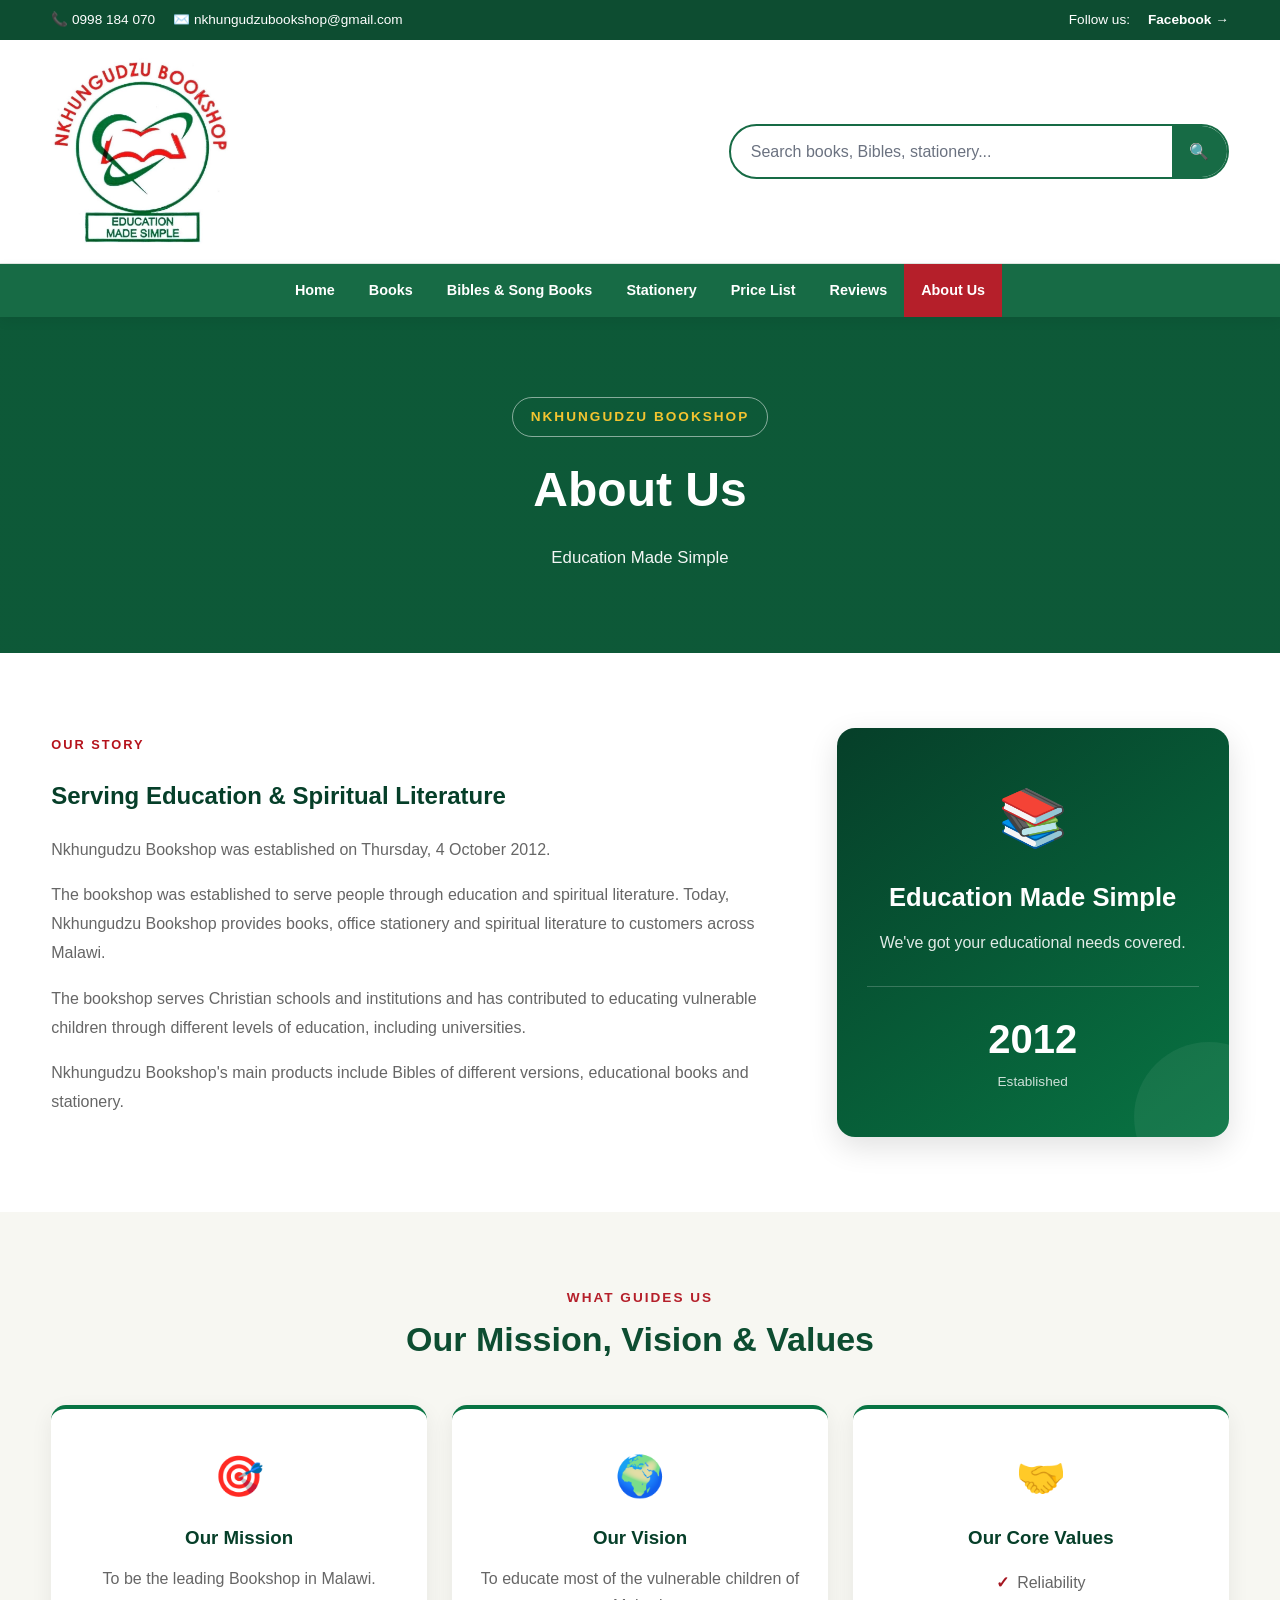
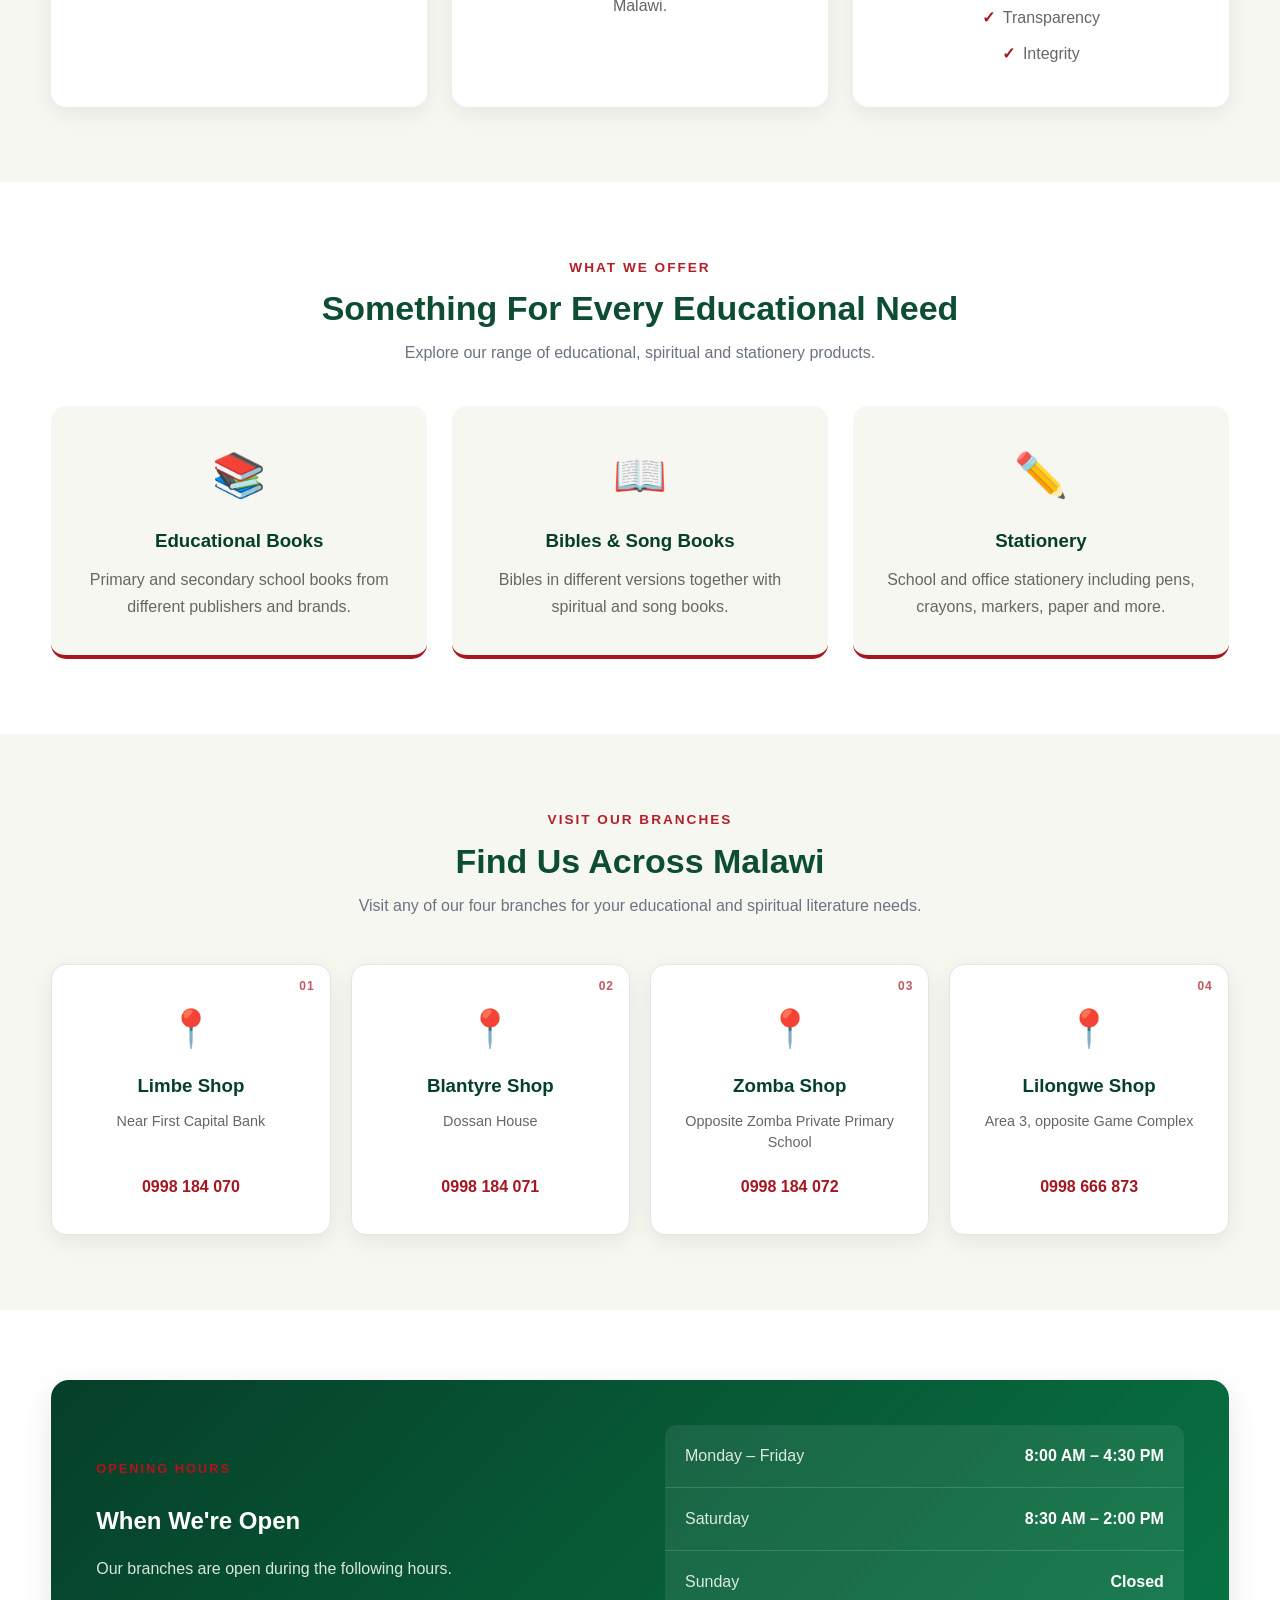
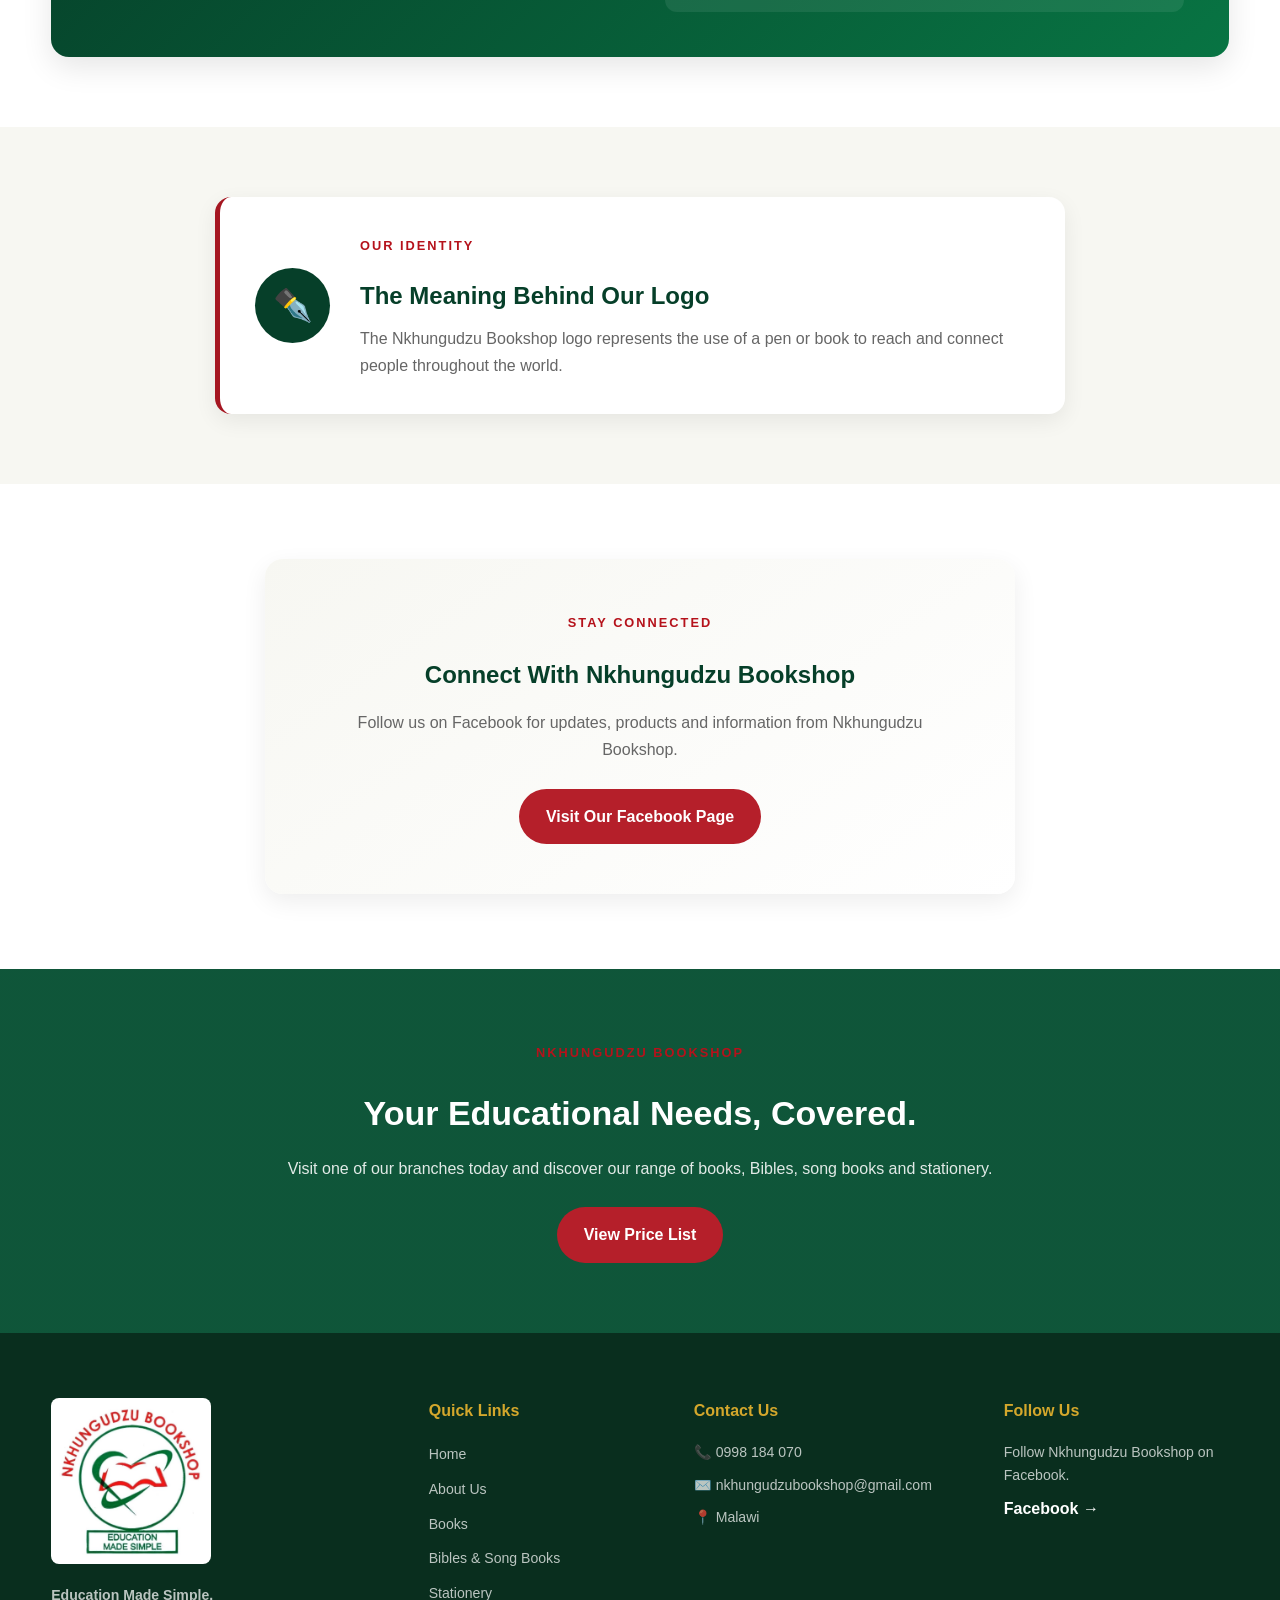
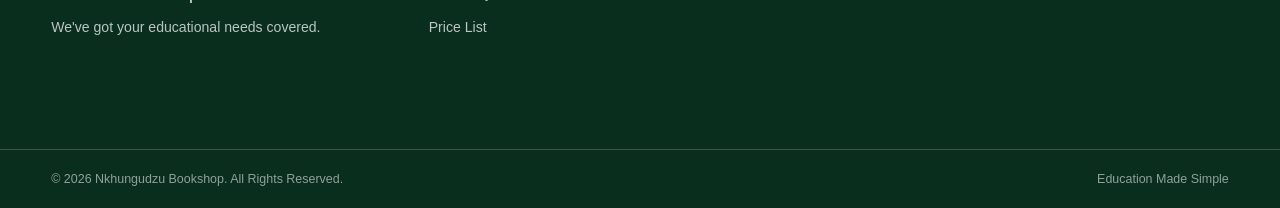
==== commit 3abab04f: "Improve navigation, footers, and search flow Update site-wide navigation and social links, replace p" ====
--- a/pages/about.html
+++ b/pages/about.html
@@ -41,7 +41,12 @@
 
         <div class="top-social">
           <span>Follow us:</span>
-          <a href="#" target="_blank">Facebook</a>
+          <a
+            href="https://web.facebook.com/profile.php?id=61586023103284"
+            target="_blank"
+            rel="noopener"
+            >Facebook &rightarrow;</a
+          >
         </div>
       </div>
     </div>
@@ -112,10 +117,9 @@
       <!-- =====================================================
          ABOUT PAGE HEADER
          ===================================================== -->
-
-      <section class="page-header about-page-header">
-        <div class="container">
-          <span class="section-label"> NKHUNGUDZU BOOKSHOP </span>
+      <section class="page-hero">
+        <div class="container">
+          <span class="hero-label"> NKHUNGUDZU BOOKSHOP </span>
 
           <h1>About Us</h1>
 
@@ -474,36 +478,85 @@
          FOOTER
          ===================================================== -->
 
-    <footer class="site-footer">
-      <div class="container">
-        <div class="footer-content">
-          <div>
-            <h3>Nkhungudzu Bookshop</h3>
-
-            <p>Education Made Simple.</p>
-          </div>
-
-          <div>
-            <h4>Quick Links</h4>
-
-            <a href="../index.html"> Home </a>
-
-            <a href="pricelist.html"> Price List </a>
-
-            <a href="about.html"> About Us </a>
-          </div>
-
-          <div>
-            <h4>Contact</h4>
-
-            <p>nkhungudzubookshop@gmail.com</p>
-
-            <p>Limbe: 0998 184 070</p>
-          </div>
-        </div>
-
-        <div class="footer-bottom">
-          <p>&copy; 2026 Nkhungudzu Bookshop. All rights reserved.</p>
+    <footer class="main-footer">
+      <div class="container footer-grid">
+        <!-- Company -->
+        <div class="footer-column">
+          <img
+            src="../images/logo.jpg"
+            alt="Nkhungudzu bookshop logo"
+            class="footer-logo"
+          />
+
+          <p>
+            <strong>Education Made Simple.</strong>
+          </p>
+
+          <p>We've got your educational needs covered.</p>
+        </div>
+
+        <!-- Quick Links -->
+        <div class="footer-column">
+          <h3>Quick Links</h3>
+
+          <ul>
+            <li>
+              <a href="index.html">Home</a>
+            </li>
+
+            <li>
+              <a href="pages/about.html">About Us</a>
+            </li>
+
+            <li>
+              <a href="pages/books.html">Books</a>
+            </li>
+
+            <li>
+              <a href="pages/bibles.html"> Bibles & Song Books </a>
+            </li>
+
+            <li>
+              <a href="pages/stationery.html"> Stationery </a>
+            </li>
+
+            <li>
+              <a href="pages/pricelist.html"> Price List </a>
+            </li>
+          </ul>
+        </div>
+
+        <!-- Contact -->
+        <div class="footer-column">
+          <h3>Contact Us</h3>
+
+          <p>📞 0998 184 070</p>
+
+          <p>✉️ nkhungudzubookshop@gmail.com</p>
+
+          <p>📍 Malawi</p>
+        </div>
+
+        <!-- Social -->
+        <div class="footer-column">
+          <h3>Follow Us</h3>
+
+          <p>Follow Nkhungudzu Bookshop on Facebook.</p>
+
+          <a
+            href="https://web.facebook.com/profile.php?id=61586023103284"
+            target="_blank"
+            rel="noopener"
+            >Facebook &rightarrow;</a
+          >
+        </div>
+      </div>
+
+      <div class="footer-bottom">
+        <div class="container">
+          <p>&copy; 2026 Nkhungudzu Bookshop. All Rights Reserved.</p>
+
+          <p>Education Made Simple</p>
         </div>
       </div>
     </footer>
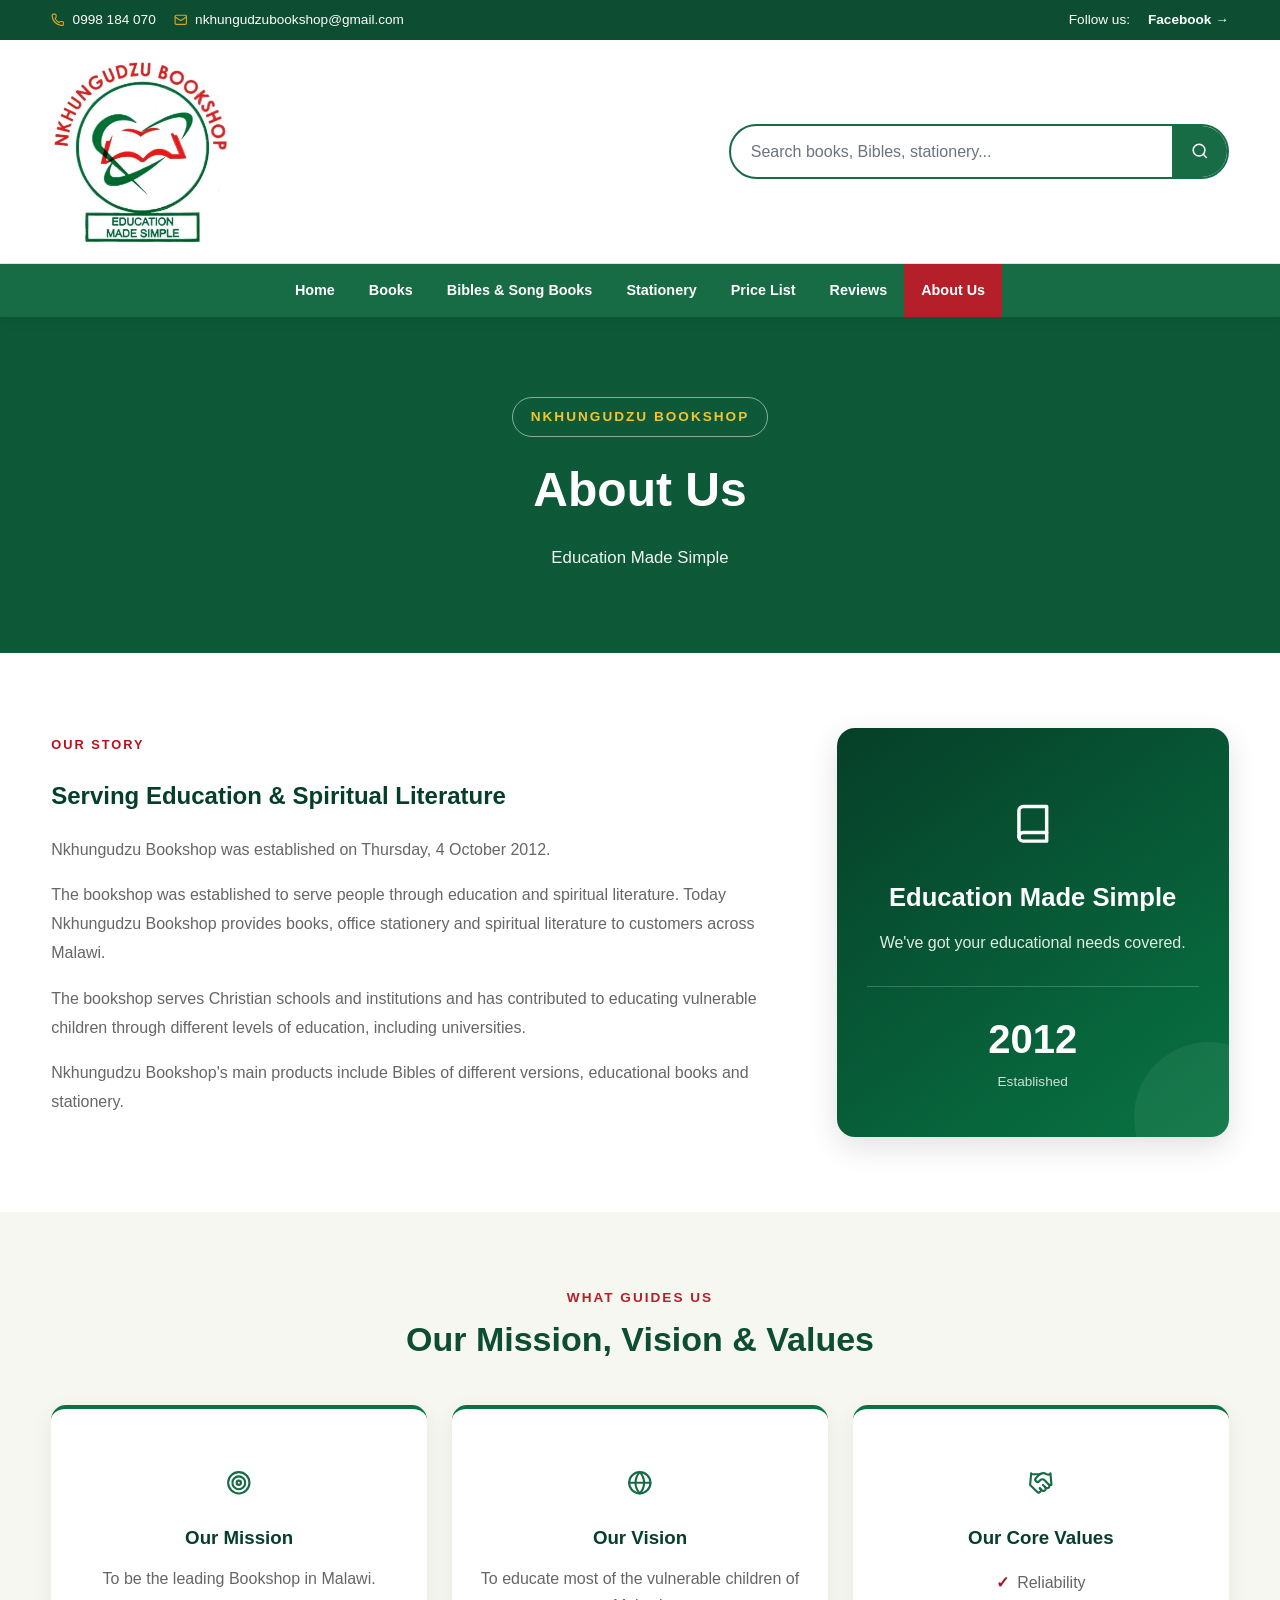
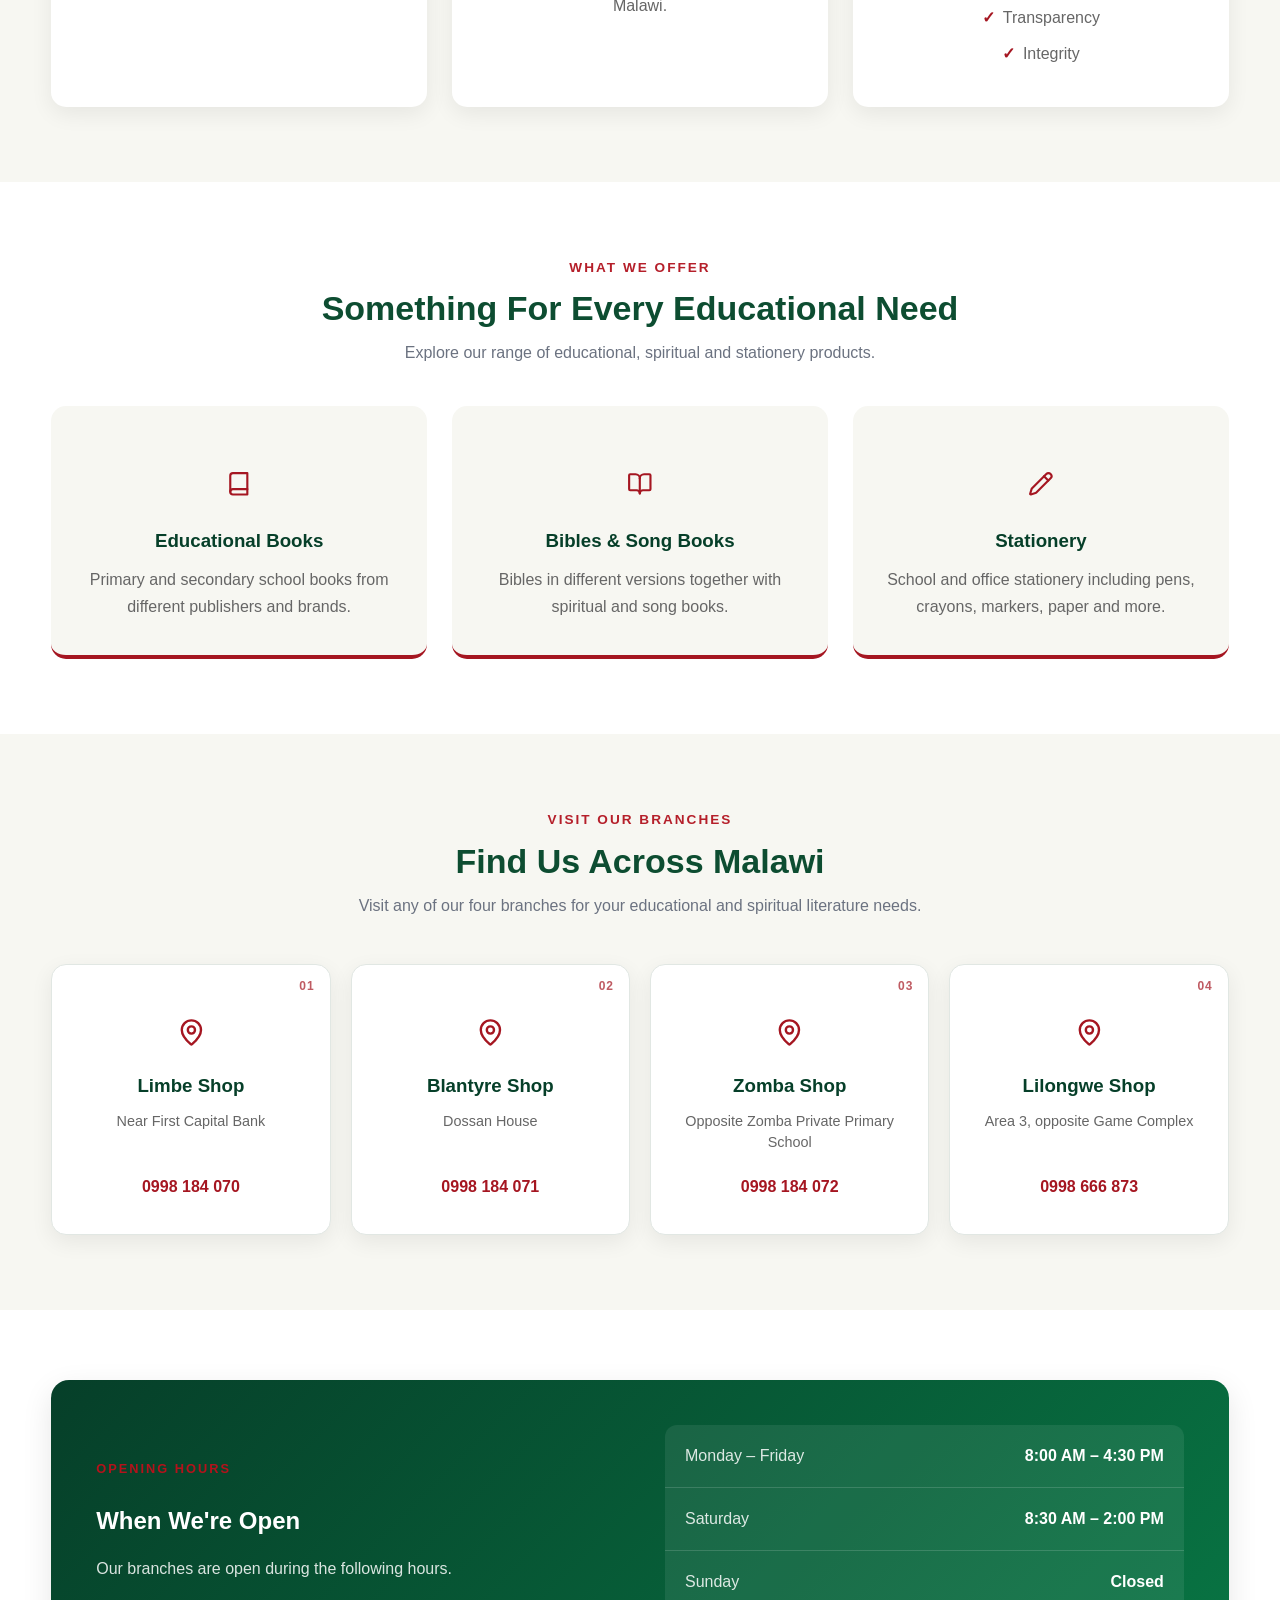
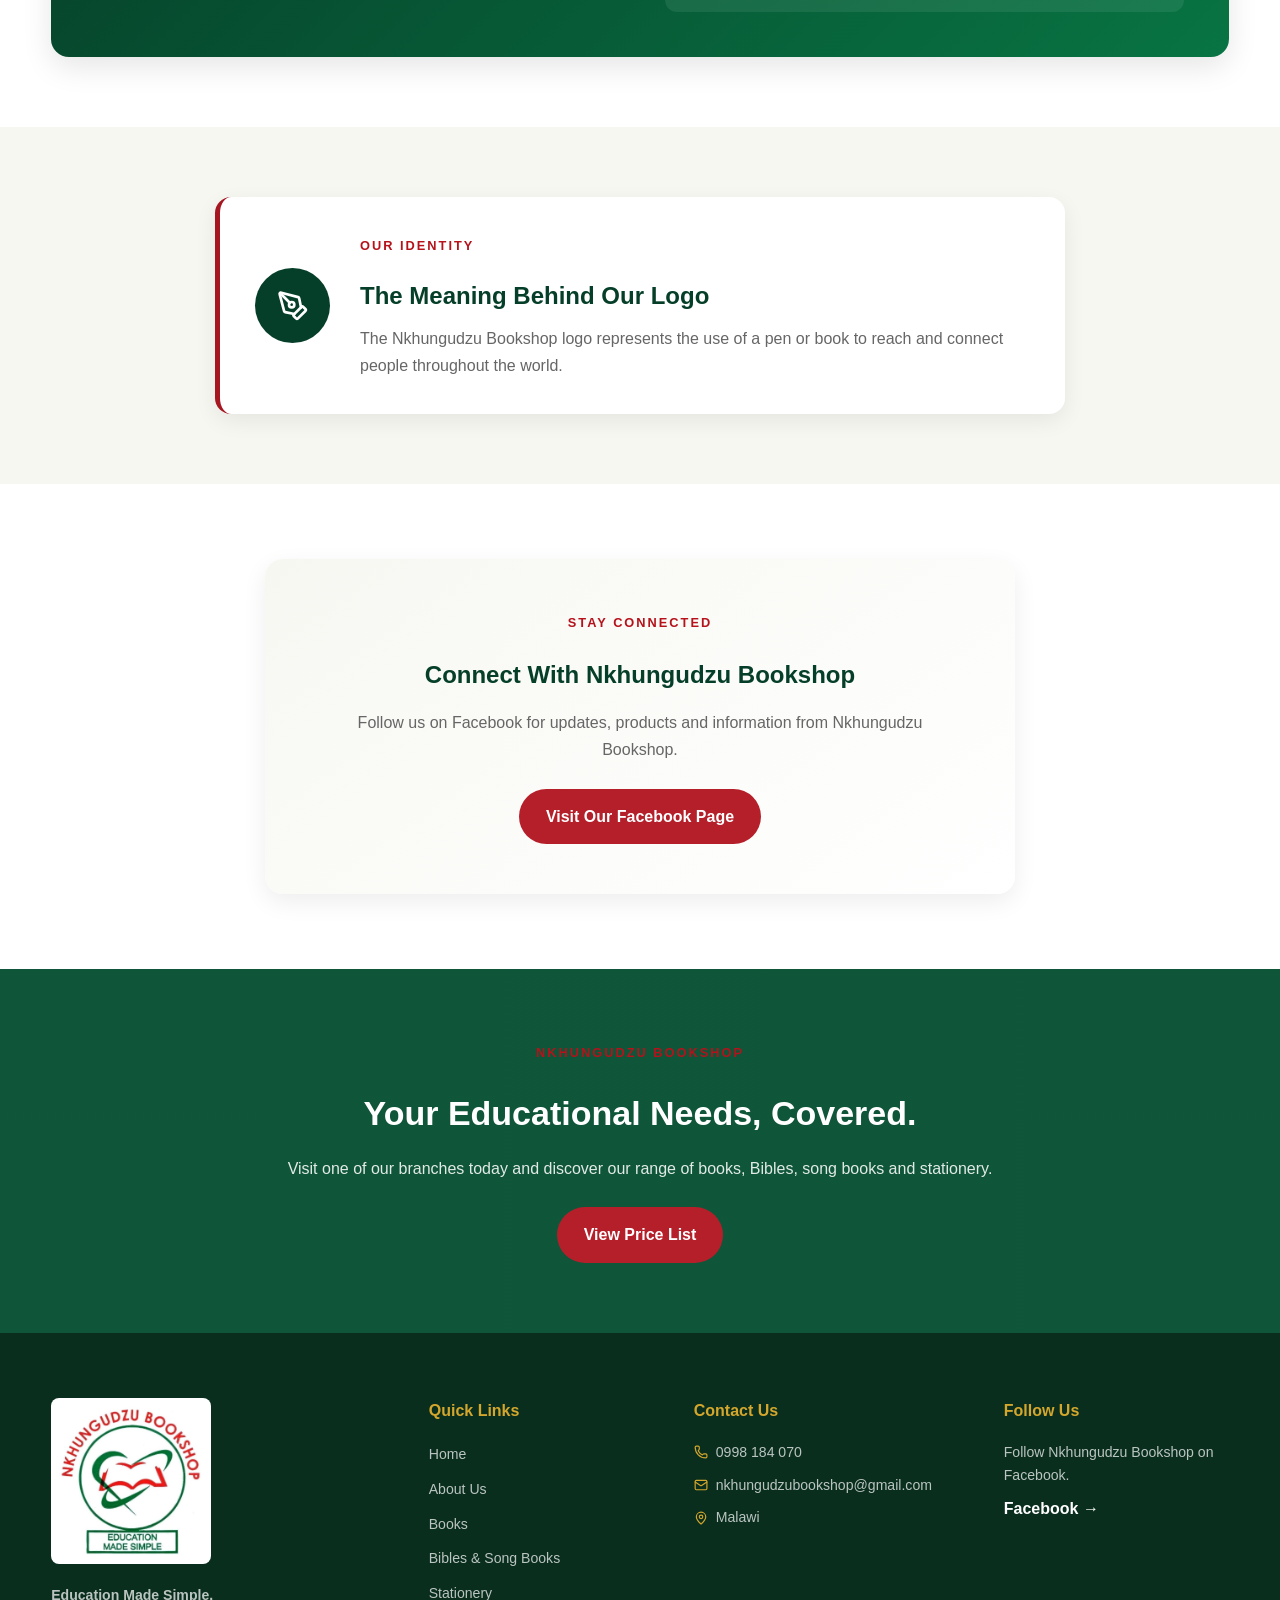
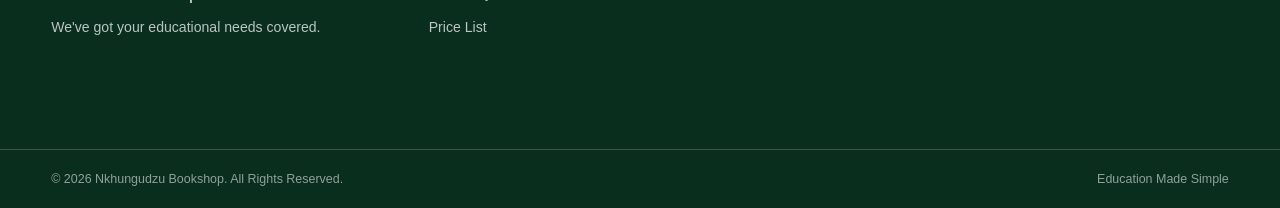
==== commit 3129dff0: "Add Supabase pricelist, SVG icons & UI fixes Introduce Supabase-backed price list and primary-standa" ====
--- a/pages/about.html
+++ b/pages/about.html
@@ -1,571 +1,681 @@
 <!doctype html>
 <html lang="en">
-  <head>
-    <meta charset="UTF-8" />
-
-    <meta name="viewport" content="width=device-width, initial-scale=1.0" />
+<head>
+    <meta charset="UTF-8"/>
+
+    <meta name="viewport" content="width=device-width, initial-scale=1.0"/>
     <link
-      rel="apple-touch-icon"
-      sizes="180x180"
-      href="/images/favicon/apple-touch-icon.png"
+            rel="apple-touch-icon"
+            sizes="180x180"
+            href="../images/favicon/apple-touch-icon.png"
     />
     <link
-      rel="icon"
-      type="image/png"
-      sizes="32x32"
-      href="/images/favicon/favicon-32x32.png"
+            rel="icon"
+            type="image/png"
+            sizes="32x32"
+            href="../images/favicon/favicon-32x32.png"
     />
     <link
-      rel="icon"
-      type="image/png"
-      sizes="16x16"
-      href="/images/favicon/favicon-16x16.png"
+            rel="icon"
+            type="image/png"
+            sizes="16x16"
+            href="../images/favicon/favicon-16x16.png"
     />
-    <link rel="manifest" href="/images/favicon/site.webmanifest" />
+    <link rel="manifest" href="../images/favicon/site.webmanifest"/>
 
     <title>About Us | Nkhungudzu Bookshop</title>
 
-    <link rel="stylesheet" href="../css/style.css" />
-  </head>
-
-  <body>
-    <!-- =====================================================
-         TOP INFORMATION BAR
-         ===================================================== -->
-    <div class="top-bar">
-      <div class="container">
+    <link rel="stylesheet" href="../css/style.css"/>
+</head>
+
+<body>
+<!-- =====================================================
+     TOP INFORMATION BAR
+     ===================================================== -->
+<div class="top-bar">
+    <div class="container">
         <div class="top-contact">
-          <span>📞 0998 184 070</span>
-          <span>✉️ nkhungudzubookshop@gmail.com</span>
+            <span><svg class="icon" viewBox="0 0 24 24" width="1em" height="1em" fill="none" stroke="currentColor"
+                       stroke-width="2" stroke-linecap="round" stroke-linejoin="round" aria-hidden="true"><path
+                    d="M13.832 16.568a1 1 0 0 0 1.213-.303l.355-.465A2 2 0 0 1 17 15h3a2 2 0 0 1 2 2v3a2 2 0 0 1-2 2A18 18 0 0 1 2 4a2 2 0 0 1 2-2h3a2 2 0 0 1 2 2v3a2 2 0 0 1-.8 1.6l-.468.351a1 1 0 0 0-.292 1.233 14 14 0 0 0 6.392 6.384"/></svg> 0998 184 070</span>
+            <span><svg class="icon" viewBox="0 0 24 24" width="1em" height="1em" fill="none" stroke="currentColor"
+                       stroke-width="2" stroke-linecap="round" stroke-linejoin="round" aria-hidden="true"><rect
+                    width="20" height="16" x="2" y="4" rx="2"/><path
+                    d="m22 7-8.97 5.7a1.94 1.94 0 0 1-2.06 0L2 7"/></svg> nkhungudzubookshop@gmail.com</span>
         </div>
 
         <div class="top-social">
-          <span>Follow us:</span>
-          <a
-            href="https://web.facebook.com/profile.php?id=61586023103284"
-            target="_blank"
-            rel="noopener"
+            <span>Follow us:</span>
+            <a
+                    href="https://web.facebook.com/profile.php?id=61586023103284"
+                    target="_blank"
+                    rel="noopener"
             >Facebook &rightarrow;</a
-          >
-        </div>
-      </div>
+            >
+        </div>
     </div>
-
-    <!-- =====================================================
-         HEADER
-         ===================================================== -->
-    <header class="main-header">
-      <div class="container header-content">
+</div>
+
+<!-- =====================================================
+     HEADER
+     ===================================================== -->
+<header class="main-header">
+    <div class="container header-content">
         <!-- Logo -->
-        <a href="index.html" class="logo">
-          <img src="../images/logo.jpg" alt="Nkhungudzu bookshop Logo" />
+        <a href="../index.html" class="logo">
+            <img src="../images/logo.jpg" alt="Nkhungudzu bookshop Logo"/>
         </a>
 
         <!-- Search -->
         <div class="header-search">
-          <input
-            type="search"
-            placeholder="Search books, Bibles, stationery..."
-            aria-label="Search products"
-          />
-
-          <button type="button" aria-label="Search">🔍</button>
-        </div>
-      </div>
-    </header>
-
-    <!-- =====================================================
-         NAVIGATION
-         ===================================================== -->
-    <nav class="main-navigation">
-      <div class="container nav-container">
-        <button class="mobile-menu-button" type="button">☰</button>
+            <input
+                    type="search"
+                    placeholder="Search books, Bibles, stationery..."
+                    aria-label="Search products"
+            />
+
+            <button type="button" aria-label="Search">
+                <svg class="icon" viewBox="0 0 24 24" width="1em" height="1em" fill="none" stroke="currentColor"
+                     stroke-width="2" stroke-linecap="round" stroke-linejoin="round" aria-hidden="true">
+                    <circle cx="11" cy="11" r="8"/>
+                    <path d="m21 21-4.3-4.3"/>
+                </svg>
+            </button>
+        </div>
+    </div>
+</header>
+
+<!-- =====================================================
+     NAVIGATION
+     ===================================================== -->
+<nav class="main-navigation">
+    <div class="container nav-container">
+        <button class="mobile-menu-button" type="button">
+            <svg class="icon" viewBox="0 0 24 24" width="1em" height="1em" fill="none" stroke="currentColor"
+                 stroke-width="2" stroke-linecap="round" stroke-linejoin="round" aria-hidden="true">
+                <path d="M4 12h16"/>
+                <path d="M4 6h16"/>
+                <path d="M4 18h16"/>
+            </svg>
+        </button>
 
         <ul class="nav-menu">
-          <li>
-            <a href="../index.html">Home</a>
-          </li>
-
-          <li>
-            <a href="/pages/books.html">Books</a>
-          </li>
-
-          <li>
-            <a href="./bibles.html">Bibles & Song Books</a>
-          </li>
-
-          <li>
-            <a href="./stationery.html">Stationery</a>
-          </li>
-
-          <li>
-            <a href="./pricelist.html">Price List</a>
-          </li>
-
-          <li>
-            <a href="./reviews.html">Reviews</a>
-          </li>
-
-          <li>
-            <a href="./about.html" class="active">About Us</a>
-          </li>
+            <li>
+                <a href="../index.html">Home</a>
+            </li>
+
+            <li>
+                <a href="books.html">Books</a>
+            </li>
+
+            <li>
+                <a href="bibles.html">Bibles & Song Books</a>
+            </li>
+
+            <li>
+                <a href="stationery.html">Stationery</a>
+            </li>
+
+            <li>
+                <a href="pricelist.html">Price List</a>
+            </li>
+
+            <li>
+                <a href="reviews.html">Reviews</a>
+            </li>
+
+            <li>
+                <a href="about.html" class="active">About Us</a>
+            </li>
         </ul>
-      </div>
-    </nav>
-
-    <main>
-      <!-- =====================================================
-         ABOUT PAGE HEADER
-         ===================================================== -->
-      <section class="page-hero">
-        <div class="container">
-          <span class="hero-label"> NKHUNGUDZU BOOKSHOP </span>
-
-          <h1>About Us</h1>
-
-          <p>Education Made Simple</p>
-        </div>
-      </section>
-
-      <!-- =====================================================
-         OUR STORY
-         ===================================================== -->
-
-      <section class="about-story-section">
-        <div class="container">
-          <div class="about-story-grid">
-            <div class="about-story-content">
-              <span class="section-label"> OUR STORY </span>
-
-              <h2>Serving Education & Spiritual Literature</h2>
-
-              <p>
-                Nkhungudzu Bookshop was established on Thursday, 4 October 2012.
-              </p>
-
-              <p>
-                The bookshop was established to serve people through education
-                and spiritual literature. Today, Nkhungudzu Bookshop provides
-                books, office stationery and spiritual literature to customers
-                across Malawi.
-              </p>
-
-              <p>
-                The bookshop serves Christian schools and institutions and has
-                contributed to educating vulnerable children through different
-                levels of education, including universities.
-              </p>
-
-              <p>
-                Nkhungudzu Bookshop's main products include Bibles of different
-                versions, educational books and stationery.
-              </p>
-            </div>
-
-            <div class="about-highlight-card">
-              <div class="about-highlight-icon">📚</div>
-
-              <h3>Education Made Simple</h3>
-
-              <p>We've got your educational needs covered.</p>
-
-              <div class="about-year">
-                <strong> 2012 </strong>
-
-                <span> Established </span>
-              </div>
-            </div>
-          </div>
-        </div>
-      </section>
-
-      <!-- =====================================================
-         MISSION VISION VALUES
-         ===================================================== -->
-
-      <section class="mission-section">
-        <div class="container">
-          <div class="section-heading">
-            <span class="section-label"> WHAT GUIDES US </span>
-
-            <h2>Our Mission, Vision & Values</h2>
-          </div>
-
-          <div class="mission-grid">
-            <!-- MISSION -->
-
-            <article class="mission-card">
-              <div class="mission-icon">🎯</div>
-
-              <h3>Our Mission</h3>
-
-              <p>To be the leading Bookshop in Malawi.</p>
-            </article>
-
-            <!-- VISION -->
-
-            <article class="mission-card">
-              <div class="mission-icon">🌍</div>
-
-              <h3>Our Vision</h3>
-
-              <p>To educate most of the vulnerable children of Malawi.</p>
-            </article>
-
-            <!-- VALUES -->
-
-            <article class="mission-card">
-              <div class="mission-icon">🤝</div>
-
-              <h3>Our Core Values</h3>
-
-              <ul class="values-list">
-                <li>Reliability</li>
-
-                <li>Transparency</li>
-
-                <li>Integrity</li>
-              </ul>
-            </article>
-          </div>
-        </div>
-      </section>
-
-      <!-- =====================================================
-         WHAT WE OFFER
-         ===================================================== -->
-
-      <section class="what-we-offer-section">
-        <div class="container">
-          <div class="section-heading">
-            <span class="section-label"> WHAT WE OFFER </span>
-
-            <h2>Something For Every Educational Need</h2>
-
-            <p>
-              Explore our range of educational, spiritual and stationery
-              products.
-            </p>
-          </div>
-
-          <div class="offer-grid">
-            <div class="offer-card">
-              <span class="offer-icon"> 📚 </span>
-
-              <h3>Educational Books</h3>
-
-              <p>
-                Primary and secondary school books from different publishers and
-                brands.
-              </p>
-            </div>
-
-            <div class="offer-card">
-              <span class="offer-icon"> 📖 </span>
-
-              <h3>Bibles & Song Books</h3>
-
-              <p>
-                Bibles in different versions together with spiritual and song
-                books.
-              </p>
-            </div>
-
-            <div class="offer-card">
-              <span class="offer-icon"> ✏️ </span>
-
-              <h3>Stationery</h3>
-
-              <p>
-                School and office stationery including pens, crayons, markers,
-                paper and more.
-              </p>
-            </div>
-          </div>
-        </div>
-      </section>
-
-      <!-- =====================================================
-         BRANCHES
-         ===================================================== -->
-
-      <section class="branches-section">
-        <div class="container">
-          <div class="section-heading">
-            <span class="section-label"> VISIT OUR BRANCHES </span>
-
-            <h2>Find Us Across Malawi</h2>
-
-            <p>
-              Visit any of our four branches for your educational and spiritual
-              literature needs.
-            </p>
-          </div>
-
-          <div class="branches-grid">
-            <!-- LIMBE -->
-
-            <article class="branch-card">
-              <div class="branch-number">01</div>
-
-              <div class="branch-icon">📍</div>
-
-              <h3>Limbe Shop</h3>
-
-              <p>Near First Capital Bank</p>
-
-              <a href="tel:0998184070"> 0998 184 070 </a>
-            </article>
-
-            <!-- BLANTYRE -->
-
-            <article class="branch-card">
-              <div class="branch-number">02</div>
-
-              <div class="branch-icon">📍</div>
-
-              <h3>Blantyre Shop</h3>
-
-              <p>Dossan House</p>
-
-              <a href="tel:0998184071"> 0998 184 071 </a>
-            </article>
-
-            <!-- ZOMBA -->
-
-            <article class="branch-card">
-              <div class="branch-number">03</div>
-
-              <div class="branch-icon">📍</div>
-
-              <h3>Zomba Shop</h3>
-
-              <p>Opposite Zomba Private Primary School</p>
-
-              <a href="tel:0998184072"> 0998 184 072 </a>
-            </article>
-
-            <!-- LILONGWE -->
-
-            <article class="branch-card">
-              <div class="branch-number">04</div>
-
-              <div class="branch-icon">📍</div>
-
-              <h3>Lilongwe Shop</h3>
-
-              <p>Area 3, opposite Game Complex</p>
-
-              <a href="tel:0998666873"> 0998 666 873 </a>
-            </article>
-          </div>
-        </div>
-      </section>
-
-      <!-- =====================================================
-         OPENING HOURS
-         ===================================================== -->
-
-      <section class="opening-hours-section">
-        <div class="container">
-          <div class="opening-hours-card">
-            <div class="hours-content">
-              <span class="section-label"> OPENING HOURS </span>
-
-              <h2>When We're Open</h2>
-
-              <p>Our branches are open during the following hours.</p>
-            </div>
-
-            <div class="hours-table">
-              <div class="hours-row">
-                <span> Monday – Friday </span>
-
-                <strong> 8:00 AM – 4:30 PM </strong>
-              </div>
-
-              <div class="hours-row">
-                <span> Saturday </span>
-
-                <strong> 8:30 AM – 2:00 PM </strong>
-              </div>
-
-              <div class="hours-row">
-                <span> Sunday </span>
-
-                <strong> Closed </strong>
-              </div>
-            </div>
-          </div>
-        </div>
-      </section>
-
-      <!-- =====================================================
-         LOGO MEANING
-         ===================================================== -->
-
-      <section class="logo-meaning-section">
-        <div class="container">
-          <div class="logo-meaning-content">
-            <div class="logo-meaning-icon">✒️</div>
-
-            <div>
-              <span class="section-label"> OUR IDENTITY </span>
-
-              <h2>The Meaning Behind Our Logo</h2>
-
-              <p>
-                The Nkhungudzu Bookshop logo represents the use of a pen or book
-                to reach and connect people throughout the world.
-              </p>
-            </div>
-          </div>
-        </div>
-      </section>
-
-      <!-- =====================================================
-         FACEBOOK / CONTACT CTA
-         ===================================================== -->
-
-      <section class="about-contact-section">
-        <div class="container">
-          <div class="about-contact-card">
-            <span class="section-label"> STAY CONNECTED </span>
-
-            <h2>Connect With Nkhungudzu Bookshop</h2>
-
-            <p>
-              Follow us on Facebook for updates, products and information from
-              Nkhungudzu Bookshop.
-            </p>
-            <a
-              href="https://web.facebook.com/profile.php?id=61586023103284"
-              class="btn btn-primary"
-              target="_blank"
-              rel="noopener"
-            >
-              Visit Our Facebook Page
-            </a>
-          </div>
-        </div>
-      </section>
-
-      <!-- =====================================================
-         FINAL CTA
-         ===================================================== -->
-
-      <section class="about-final-cta">
-        <div class="container">
-          <div class="cta-content">
-            <span class="section-label"> NKHUNGUDZU BOOKSHOP </span>
-
-            <h2>Your Educational Needs, Covered.</h2>
-
-            <p>
-              Visit one of our branches today and discover our range of books,
-              Bibles, song books and stationery.
-            </p>
-
-            <a href="pricelist.html" class="btn btn-primary">
-              View Price List
-            </a>
-          </div>
-        </div>
-      </section>
-    </main>
-
-    <!-- =====================================================
-         FOOTER
-         ===================================================== -->
-
-    <footer class="main-footer">
-      <div class="container footer-grid">
+    </div>
+</nav>
+
+<main>
+    <!-- =====================================================
+       ABOUT PAGE HEADER
+       ===================================================== -->
+    <section class="page-hero">
+        <div class="container">
+            <span class="hero-label"> NKHUNGUDZU BOOKSHOP </span>
+
+            <h1>About Us</h1>
+
+            <p>Education Made Simple</p>
+        </div>
+    </section>
+
+    <!-- =====================================================
+       OUR STORY
+       ===================================================== -->
+
+    <section class="about-story-section">
+        <div class="container">
+            <div class="about-story-grid">
+                <div class="about-story-content">
+                    <span class="section-label"> OUR STORY </span>
+
+                    <h2>Serving Education & Spiritual Literature</h2>
+
+                    <p>
+                        Nkhungudzu Bookshop was established on Thursday, 4 October 2012.
+                    </p>
+
+                    <p>
+                        The bookshop was established to serve people through education
+                        and spiritual literature. Today Nkhungudzu Bookshop provides
+                        books, office stationery and spiritual literature to customers
+                        across Malawi.
+                    </p>
+
+                    <p>
+                        The bookshop serves Christian schools and institutions and has
+                        contributed to educating vulnerable children through different
+                        levels of education, including universities.
+                    </p>
+
+                    <p>
+                        Nkhungudzu Bookshop's main products include Bibles of different
+                        versions, educational books and stationery.
+                    </p>
+                </div>
+
+                <div class="about-highlight-card">
+                    <div class="about-highlight-icon">
+                        <svg class="icon" viewBox="0 0 24 24" width="1em" height="1em" fill="none" stroke="currentColor"
+                             stroke-width="2" stroke-linecap="round" stroke-linejoin="round" aria-hidden="true">
+                            <path d="M4 19.5A2.5 2.5 0 0 1 6.5 17H20"/>
+                            <path d="M6.5 2H20v20H6.5A2.5 2.5 0 0 1 4 19.5v-15A2.5 2.5 0 0 1 6.5 2z"/>
+                        </svg>
+                    </div>
+
+                    <h3>Education Made Simple</h3>
+
+                    <p>We've got your educational needs covered.</p>
+
+                    <div class="about-year">
+                        <strong> 2012 </strong>
+
+                        <span> Established </span>
+                    </div>
+                </div>
+            </div>
+        </div>
+    </section>
+
+    <!-- =====================================================
+       MISSION VISION VALUES
+       ===================================================== -->
+
+    <section class="mission-section">
+        <div class="container">
+            <div class="section-heading">
+                <span class="section-label"> WHAT GUIDES US </span>
+
+                <h2>Our Mission, Vision & Values</h2>
+            </div>
+
+            <div class="mission-grid">
+                <!-- MISSION -->
+
+                <article class="mission-card">
+                    <div class="mission-icon">
+                        <svg class="icon" viewBox="0 0 24 24" width="1em" height="1em" fill="none" stroke="currentColor"
+                             stroke-width="2" stroke-linecap="round" stroke-linejoin="round" aria-hidden="true">
+                            <circle cx="12" cy="12" r="10"/>
+                            <circle cx="12" cy="12" r="6"/>
+                            <circle cx="12" cy="12" r="2"/>
+                        </svg>
+                    </div>
+
+                    <h3>Our Mission</h3>
+
+                    <p>To be the leading Bookshop in Malawi.</p>
+                </article>
+
+                <!-- VISION -->
+
+                <article class="mission-card">
+                    <div class="mission-icon">
+                        <svg class="icon" viewBox="0 0 24 24" width="1em" height="1em" fill="none" stroke="currentColor"
+                             stroke-width="2" stroke-linecap="round" stroke-linejoin="round" aria-hidden="true">
+                            <circle cx="12" cy="12" r="10"/>
+                            <path d="M12 2a14.5 14.5 0 0 0 0 20 14.5 14.5 0 0 0 0-20"/>
+                            <path d="M2 12h20"/>
+                        </svg>
+                    </div>
+
+                    <h3>Our Vision</h3>
+
+                    <p>To educate most of the vulnerable children of Malawi.</p>
+                </article>
+
+                <!-- VALUES -->
+
+                <article class="mission-card">
+                    <div class="mission-icon">
+                        <svg class="icon" viewBox="0 0 24 24" width="1em" height="1em" fill="none" stroke="currentColor"
+                             stroke-width="2" stroke-linecap="round" stroke-linejoin="round" aria-hidden="true">
+                            <path d="m11 17 2 2a1 1 0 1 0 3-3"/>
+                            <path d="m14 14 2.5 2.5a1 1 0 1 0 3-3l-3.88-3.88a3 3 0 0 0-4.24 0l-.88.88a1 1 0 1 1-3-3l2.81-2.81a5.79 5.79 0 0 1 7.06-.87l.47.28a2 2 0 0 0 1.42.25L21 4"/>
+                            <path d="m21 3 1 11h-2"/>
+                            <path d="M3 3 2 14l6.5 6.5a1 1 0 1 0 3-3"/>
+                            <path d="M3 4h8"/>
+                        </svg>
+                    </div>
+
+                    <h3>Our Core Values</h3>
+
+                    <ul class="values-list">
+                        <li>Reliability</li>
+
+                        <li>Transparency</li>
+
+                        <li>Integrity</li>
+                    </ul>
+                </article>
+            </div>
+        </div>
+    </section>
+
+    <!-- =====================================================
+       WHAT WE OFFER
+       ===================================================== -->
+
+    <section class="what-we-offer-section">
+        <div class="container">
+            <div class="section-heading">
+                <span class="section-label"> WHAT WE OFFER </span>
+
+                <h2>Something For Every Educational Need</h2>
+
+                <p>
+                    Explore our range of educational, spiritual and stationery
+                    products.
+                </p>
+            </div>
+
+            <div class="offer-grid">
+                <div class="offer-card">
+                    <span class="offer-icon"> <svg class="icon" viewBox="0 0 24 24" width="1em" height="1em" fill="none"
+                                                   stroke="currentColor" stroke-width="2" stroke-linecap="round"
+                                                   stroke-linejoin="round" aria-hidden="true"><path
+                            d="M4 19.5A2.5 2.5 0 0 1 6.5 17H20"/><path
+                            d="M6.5 2H20v20H6.5A2.5 2.5 0 0 1 4 19.5v-15A2.5 2.5 0 0 1 6.5 2z"/></svg> </span>
+
+                    <h3>Educational Books</h3>
+
+                    <p>
+                        Primary and secondary school books from different publishers and
+                        brands.
+                    </p>
+                </div>
+
+                <div class="offer-card">
+                    <span class="offer-icon"> <svg class="icon" viewBox="0 0 24 24" width="1em" height="1em" fill="none"
+                                                   stroke="currentColor" stroke-width="2" stroke-linecap="round"
+                                                   stroke-linejoin="round" aria-hidden="true"><path d="M12 7v14"/><path
+                            d="M3 18a1 1 0 0 1-1-1V4a1 1 0 0 1 1-1h5a4 4 0 0 1 4 4 4 4 0 0 1 4-4h5a1 1 0 0 1 1 1v13a1 1 0 0 1-1 1h-6a3 3 0 0 0-3 3 3 3 0 0 0-3-3z"/></svg> </span>
+
+                    <h3>Bibles & Song Books</h3>
+
+                    <p>
+                        Bibles in different versions together with spiritual and song
+                        books.
+                    </p>
+                </div>
+
+                <div class="offer-card">
+                    <span class="offer-icon"> <svg class="icon" viewBox="0 0 24 24" width="1em" height="1em" fill="none"
+                                                   stroke="currentColor" stroke-width="2" stroke-linecap="round"
+                                                   stroke-linejoin="round" aria-hidden="true"><path
+                            d="M21.174 6.812a1 1 0 0 0-3.986-3.987L3.842 16.174a2 2 0 0 0-.5.83l-1.321 4.352a.5.5 0 0 0 .623.622l4.353-1.32a2 2 0 0 0 .83-.497z"/><path
+                            d="m15 5 4 4"/></svg> </span>
+
+                    <h3>Stationery</h3>
+
+                    <p>
+                        School and office stationery including pens, crayons, markers,
+                        paper and more.
+                    </p>
+                </div>
+            </div>
+        </div>
+    </section>
+
+    <!-- =====================================================
+       BRANCHES
+       ===================================================== -->
+
+    <section class="branches-section">
+        <div class="container">
+            <div class="section-heading">
+                <span class="section-label"> VISIT OUR BRANCHES </span>
+
+                <h2>Find Us Across Malawi</h2>
+
+                <p>
+                    Visit any of our four branches for your educational and spiritual
+                    literature needs.
+                </p>
+            </div>
+
+            <div class="branches-grid">
+                <!-- LIMBE -->
+
+                <article class="branch-card">
+                    <div class="branch-number">01</div>
+
+                    <div class="branch-icon">
+                        <svg class="icon" viewBox="0 0 24 24" width="1em" height="1em" fill="none" stroke="currentColor"
+                             stroke-width="2" stroke-linecap="round" stroke-linejoin="round" aria-hidden="true">
+                            <path d="M20 10c0 4.993-5.539 10.193-7.399 11.799a1 1 0 0 1-1.202 0C9.539 20.193 4 14.993 4 10a8 8 0 0 1 16 0"/>
+                            <circle cx="12" cy="10" r="3"/>
+                        </svg>
+                    </div>
+
+                    <h3>Limbe Shop</h3>
+
+                    <p>Near First Capital Bank</p>
+
+                    <a href="tel:0998184070"> 0998 184 070 </a>
+                </article>
+
+                <!-- BLANTYRE -->
+
+                <article class="branch-card">
+                    <div class="branch-number">02</div>
+
+                    <div class="branch-icon">
+                        <svg class="icon" viewBox="0 0 24 24" width="1em" height="1em" fill="none" stroke="currentColor"
+                             stroke-width="2" stroke-linecap="round" stroke-linejoin="round" aria-hidden="true">
+                            <path d="M20 10c0 4.993-5.539 10.193-7.399 11.799a1 1 0 0 1-1.202 0C9.539 20.193 4 14.993 4 10a8 8 0 0 1 16 0"/>
+                            <circle cx="12" cy="10" r="3"/>
+                        </svg>
+                    </div>
+
+                    <h3>Blantyre Shop</h3>
+
+                    <p>Dossan House</p>
+
+                    <a href="tel:0998184071"> 0998 184 071 </a>
+                </article>
+
+                <!-- ZOMBA -->
+
+                <article class="branch-card">
+                    <div class="branch-number">03</div>
+
+                    <div class="branch-icon">
+                        <svg class="icon" viewBox="0 0 24 24" width="1em" height="1em" fill="none" stroke="currentColor"
+                             stroke-width="2" stroke-linecap="round" stroke-linejoin="round" aria-hidden="true">
+                            <path d="M20 10c0 4.993-5.539 10.193-7.399 11.799a1 1 0 0 1-1.202 0C9.539 20.193 4 14.993 4 10a8 8 0 0 1 16 0"/>
+                            <circle cx="12" cy="10" r="3"/>
+                        </svg>
+                    </div>
+
+                    <h3>Zomba Shop</h3>
+
+                    <p>Opposite Zomba Private Primary School</p>
+
+                    <a href="tel:0998184072"> 0998 184 072 </a>
+                </article>
+
+                <!-- LILONGWE -->
+
+                <article class="branch-card">
+                    <div class="branch-number">04</div>
+
+                    <div class="branch-icon">
+                        <svg class="icon" viewBox="0 0 24 24" width="1em" height="1em" fill="none" stroke="currentColor"
+                             stroke-width="2" stroke-linecap="round" stroke-linejoin="round" aria-hidden="true">
+                            <path d="M20 10c0 4.993-5.539 10.193-7.399 11.799a1 1 0 0 1-1.202 0C9.539 20.193 4 14.993 4 10a8 8 0 0 1 16 0"/>
+                            <circle cx="12" cy="10" r="3"/>
+                        </svg>
+                    </div>
+
+                    <h3>Lilongwe Shop</h3>
+
+                    <p>Area 3, opposite Game Complex</p>
+
+                    <a href="tel:0998666873"> 0998 666 873 </a>
+                </article>
+            </div>
+        </div>
+    </section>
+
+    <!-- =====================================================
+       OPENING HOURS
+       ===================================================== -->
+
+    <section class="opening-hours-section">
+        <div class="container">
+            <div class="opening-hours-card">
+                <div class="hours-content">
+                    <span class="section-label"> OPENING HOURS </span>
+
+                    <h2>When We're Open</h2>
+
+                    <p>Our branches are open during the following hours.</p>
+                </div>
+
+                <div class="hours-table">
+                    <div class="hours-row">
+                        <span> Monday – Friday </span>
+
+                        <strong> 8:00 AM – 4:30 PM </strong>
+                    </div>
+
+                    <div class="hours-row">
+                        <span> Saturday </span>
+
+                        <strong> 8:30 AM – 2:00 PM </strong>
+                    </div>
+
+                    <div class="hours-row">
+                        <span> Sunday </span>
+
+                        <strong> Closed </strong>
+                    </div>
+                </div>
+            </div>
+        </div>
+    </section>
+
+    <!-- =====================================================
+       LOGO MEANING
+       ===================================================== -->
+
+    <section class="logo-meaning-section">
+        <div class="container">
+            <div class="logo-meaning-content">
+                <div class="logo-meaning-icon">
+                    <svg class="icon" viewBox="0 0 24 24" width="1em" height="1em" fill="none" stroke="currentColor"
+                         stroke-width="2" stroke-linecap="round" stroke-linejoin="round" aria-hidden="true">
+                        <path d="M15.707 21.293a1 1 0 0 1-1.414 0l-1.586-1.586a1 1 0 0 1 0-1.414l5.586-5.586a1 1 0 0 1 1.414 0l1.586 1.586a1 1 0 0 1 0 1.414z"/>
+                        <path d="m18 13-1.375-6.874a1 1 0 0 0-.746-.776L3.235 2.028a1 1 0 0 0-1.207 1.207L5.35 15.879a1 1 0 0 0 .776.746L13 18"/>
+                        <path d="m2.3 2.3 7.286 7.286"/>
+                        <circle cx="11" cy="11" r="2"/>
+                    </svg>
+                </div>
+
+                <div>
+                    <span class="section-label"> OUR IDENTITY </span>
+
+                    <h2>The Meaning Behind Our Logo</h2>
+
+                    <p>
+                        The Nkhungudzu Bookshop logo represents the use of a pen or book
+                        to reach and connect people throughout the world.
+                    </p>
+                </div>
+            </div>
+        </div>
+    </section>
+
+    <!-- =====================================================
+       FACEBOOK / CONTACT CTA
+       ===================================================== -->
+
+    <section class="about-contact-section">
+        <div class="container">
+            <div class="about-contact-card">
+                <span class="section-label"> STAY CONNECTED </span>
+
+                <h2>Connect With Nkhungudzu Bookshop</h2>
+
+                <p>
+                    Follow us on Facebook for updates, products and information from
+                    Nkhungudzu Bookshop.
+                </p>
+                <a
+                        href="https://web.facebook.com/profile.php?id=61586023103284"
+                        class="btn btn-primary"
+                        target="_blank"
+                        rel="noopener"
+                >
+                    Visit Our Facebook Page
+                </a>
+            </div>
+        </div>
+    </section>
+
+    <!-- =====================================================
+       FINAL CTA
+       ===================================================== -->
+
+    <section class="about-final-cta">
+        <div class="container">
+            <div class="cta-content">
+                <span class="section-label"> NKHUNGUDZU BOOKSHOP </span>
+
+                <h2>Your Educational Needs, Covered.</h2>
+
+                <p>
+                    Visit one of our branches today and discover our range of books,
+                    Bibles, song books and stationery.
+                </p>
+
+                <a href="pricelist.html" class="btn btn-primary">
+                    View Price List
+                </a>
+            </div>
+        </div>
+    </section>
+</main>
+
+<!-- =====================================================
+     FOOTER
+     ===================================================== -->
+
+<footer class="main-footer">
+    <div class="container footer-grid">
         <!-- Company -->
         <div class="footer-column">
-          <img
-            src="../images/logo.jpg"
-            alt="Nkhungudzu bookshop logo"
-            class="footer-logo"
-          />
-
-          <p>
-            <strong>Education Made Simple.</strong>
-          </p>
-
-          <p>We've got your educational needs covered.</p>
+            <img
+                    src="../images/logo.jpg"
+                    alt="Nkhungudzu bookshop logo"
+                    class="footer-logo"
+            />
+
+            <p>
+                <strong>Education Made Simple.</strong>
+            </p>
+
+            <p>We've got your educational needs covered.</p>
         </div>
 
         <!-- Quick Links -->
         <div class="footer-column">
-          <h3>Quick Links</h3>
-
-          <ul>
-            <li>
-              <a href="index.html">Home</a>
-            </li>
-
-            <li>
-              <a href="pages/about.html">About Us</a>
-            </li>
-
-            <li>
-              <a href="pages/books.html">Books</a>
-            </li>
-
-            <li>
-              <a href="pages/bibles.html"> Bibles & Song Books </a>
-            </li>
-
-            <li>
-              <a href="pages/stationery.html"> Stationery </a>
-            </li>
-
-            <li>
-              <a href="pages/pricelist.html"> Price List </a>
-            </li>
-          </ul>
+            <h3>Quick Links</h3>
+
+            <ul>
+                <li>
+                    <a href="../index.html">Home</a>
+                </li>
+
+                <li>
+                    <a href="about.html">About Us</a>
+                </li>
+
+                <li>
+                    <a href="books.html">Books</a>
+                </li>
+
+                <li>
+                    <a href="bibles.html"> Bibles & Song Books </a>
+                </li>
+
+                <li>
+                    <a href="stationery.html"> Stationery </a>
+                </li>
+
+                <li>
+                    <a href="pricelist.html"> Price List </a>
+                </li>
+            </ul>
         </div>
 
         <!-- Contact -->
         <div class="footer-column">
-          <h3>Contact Us</h3>
-
-          <p>📞 0998 184 070</p>
-
-          <p>✉️ nkhungudzubookshop@gmail.com</p>
-
-          <p>📍 Malawi</p>
+            <h3>Contact Us</h3>
+
+            <p>
+                <svg class="icon" viewBox="0 0 24 24" width="1em" height="1em" fill="none" stroke="currentColor"
+                     stroke-width="2" stroke-linecap="round" stroke-linejoin="round" aria-hidden="true">
+                    <path d="M13.832 16.568a1 1 0 0 0 1.213-.303l.355-.465A2 2 0 0 1 17 15h3a2 2 0 0 1 2 2v3a2 2 0 0 1-2 2A18 18 0 0 1 2 4a2 2 0 0 1 2-2h3a2 2 0 0 1 2 2v3a2 2 0 0 1-.8 1.6l-.468.351a1 1 0 0 0-.292 1.233 14 14 0 0 0 6.392 6.384"/>
+                </svg>
+                0998 184 070
+            </p>
+
+            <p>
+                <svg class="icon" viewBox="0 0 24 24" width="1em" height="1em" fill="none" stroke="currentColor"
+                     stroke-width="2" stroke-linecap="round" stroke-linejoin="round" aria-hidden="true">
+                    <rect width="20" height="16" x="2" y="4" rx="2"/>
+                    <path d="m22 7-8.97 5.7a1.94 1.94 0 0 1-2.06 0L2 7"/>
+                </svg>
+                nkhungudzubookshop@gmail.com
+            </p>
+
+            <p>
+                <svg class="icon" viewBox="0 0 24 24" width="1em" height="1em" fill="none" stroke="currentColor"
+                     stroke-width="2" stroke-linecap="round" stroke-linejoin="round" aria-hidden="true">
+                    <path d="M20 10c0 4.993-5.539 10.193-7.399 11.799a1 1 0 0 1-1.202 0C9.539 20.193 4 14.993 4 10a8 8 0 0 1 16 0"/>
+                    <circle cx="12" cy="10" r="3"/>
+                </svg>
+                Malawi
+            </p>
         </div>
 
         <!-- Social -->
         <div class="footer-column">
-          <h3>Follow Us</h3>
-
-          <p>Follow Nkhungudzu Bookshop on Facebook.</p>
-
-          <a
-            href="https://web.facebook.com/profile.php?id=61586023103284"
-            target="_blank"
-            rel="noopener"
+            <h3>Follow Us</h3>
+
+            <p>Follow Nkhungudzu Bookshop on Facebook.</p>
+
+            <a
+                    href="https://web.facebook.com/profile.php?id=61586023103284"
+                    target="_blank"
+                    rel="noopener"
             >Facebook &rightarrow;</a
-          >
-        </div>
-      </div>
-
-      <div class="footer-bottom">
-        <div class="container">
-          <p>&copy; 2026 Nkhungudzu Bookshop. All Rights Reserved.</p>
-
-          <p>Education Made Simple</p>
-        </div>
-      </div>
-    </footer>
-
-    <!-- =====================================================
-         JAVASCRIPT
-         ===================================================== -->
-
-    <script src="../js/reviews.js"></script>
-    <script src="../js/script.js"></script>
-  </body>
-</html>
+            >
+        </div>
+    </div>
+
+    <div class="footer-bottom">
+        <div class="container">
+            <p>&copy; 2026 Nkhungudzu Bookshop. All Rights Reserved.</p>
+
+            <p>Education Made Simple</p>
+        </div>
+    </div>
+</footer>
+
+<!-- =====================================================
+     JAVASCRIPT
+     ===================================================== -->
+
+<script src="../js/reviews.js"></script>
+<script src="../js/script.js"></script>
+</body>
+</html>
--- a/css/style.css
+++ b/css/style.css
@@ -8,36 +8,36 @@
    ========================================================= */
 
 :root {
-  --primary-green: #176b45;
-  --dark-green: #0d4d31;
-  --light-green: #eaf5ef;
-
-  --primary-red: #b51f2a;
-  --dark-red: #8e1720;
-  --light-red: #fbeaec;
-
-  --gold: #d4a72c;
-
-  --white: #ffffff;
-  --off-white: #f8faf8;
-  --light-gray: #f1f3f2;
-  --gray: #6b7280;
-  --dark: #1e2521;
-  --black: #111111;
-
-  --border: #e1e7e3;
-
-  --shadow-small: 0 4px 12px rgba(0, 0, 0, 0.06);
-
-  --shadow-medium: 0 10px 30px rgba(0, 0, 0, 0.1);
-
-  --shadow-large: 0 20px 50px rgba(0, 0, 0, 0.15);
-
-  --radius-small: 8px;
-  --radius-medium: 14px;
-  --radius-large: 22px;
-
-  --transition: all 0.3s ease;
+    --primary-green: #176b45;
+    --dark-green: #0d4d31;
+    --light-green: #eaf5ef;
+
+    --primary-red: #b51f2a;
+    --dark-red: #8e1720;
+    --light-red: #fbeaec;
+
+    --gold: #d4a72c;
+
+    --white: #ffffff;
+    --off-white: #f8faf8;
+    --light-gray: #f1f3f2;
+    --gray: #6b7280;
+    --dark: #1e2521;
+    --black: #111111;
+
+    --border: #e1e7e3;
+
+    --shadow-small: 0 4px 12px rgba(0, 0, 0, 0.06);
+
+    --shadow-medium: 0 10px 30px rgba(0, 0, 0, 0.1);
+
+    --shadow-large: 0 20px 50px rgba(0, 0, 0, 0.15);
+
+    --radius-small: 8px;
+    --radius-medium: 14px;
+    --radius-large: 22px;
+
+    --transition: all 0.3s ease;
 }
 
 /* =========================================================
@@ -45,48 +45,48 @@
    ========================================================= */
 
 * {
-  margin: 0;
-  padding: 0;
-  box-sizing: border-box;
+    margin: 0;
+    padding: 0;
+    box-sizing: border-box;
 }
 
 html {
-  scroll-behavior: smooth;
+    scroll-behavior: smooth;
 }
 
 body {
-  font-family: Arial, Helvetica, sans-serif;
-
-  background: var(--white);
-
-  color: var(--dark);
-
-  line-height: 1.6;
-
-  overflow-x: hidden;
+    font-family: Arial, Helvetica, sans-serif;
+
+    background: var(--white);
+
+    color: var(--dark);
+
+    line-height: 1.6;
+
+    overflow-x: hidden;
 }
 
 img {
-  max-width: 100%;
-  display: block;
+    max-width: 100%;
+    display: block;
 }
 
 a {
-  color: inherit;
-  text-decoration: none;
+    color: inherit;
+    text-decoration: none;
 }
 
 button,
 input {
-  font: inherit;
+    font: inherit;
 }
 
 button {
-  cursor: pointer;
+    cursor: pointer;
 }
 
 ul {
-  list-style: none;
+    list-style: none;
 }
 
 /* =========================================================
@@ -94,8 +94,8 @@
    ========================================================= */
 
 .container {
-  width: min(92%, 1200px);
-  margin: 0 auto;
+    width: min(92%, 1200px);
+    margin: 0 auto;
 }
 
 /* =========================================================
@@ -103,43 +103,43 @@
    ========================================================= */
 
 .top-bar {
-  background: var(--dark-green);
-  color: var(--white);
-
-  font-size: 0.85rem;
+    background: var(--dark-green);
+    color: var(--white);
+
+    font-size: 0.85rem;
 }
 
 .top-bar .container {
-  min-height: 40px;
-
-  display: flex;
-
-  align-items: center;
-
-  justify-content: space-between;
-
-  gap: 20px;
+    min-height: 40px;
+
+    display: flex;
+
+    align-items: center;
+
+    justify-content: space-between;
+
+    gap: 20px;
 }
 
 .top-contact,
 .top-social {
-  display: flex;
-
-  align-items: center;
-
-  gap: 18px;
+    display: flex;
+
+    align-items: center;
+
+    gap: 18px;
 }
 
 .top-social a {
-  color: var(--white);
-
-  font-weight: 600;
-
-  transition: var(--transition);
+    color: var(--white);
+
+    font-weight: 600;
+
+    transition: var(--transition);
 }
 
 .top-social a:hover {
-  color: var(--gold);
+    color: var(--gold);
 }
 
 /* =========================================================
@@ -147,83 +147,83 @@
    ========================================================= */
 
 .main-header {
-  background: var(--white);
-
-  padding: 18px 0;
-
-  border-bottom: 1px solid var(--border);
+    background: var(--white);
+
+    padding: 18px 0;
+
+    border-bottom: 1px solid var(--border);
 }
 
 .header-content {
-  display: flex;
-
-  align-items: center;
-
-  justify-content: space-between;
-
-  gap: 40px;
+    display: flex;
+
+    align-items: center;
+
+    justify-content: space-between;
+
+    gap: 40px;
 }
 
 .logo {
-  display: flex;
-
-  align-items: center;
-
-  flex-shrink: 0;
+    display: flex;
+
+    align-items: center;
+
+    flex-shrink: 0;
 }
 
 .logo img {
-  width: 180px;
-
-  height: auto;
+    width: 180px;
+
+    height: auto;
 }
 
 .header-search {
-  display: flex;
-
-  width: min(100%, 500px);
-
-  border: 2px solid var(--primary-green);
-
-  border-radius: 50px;
-
-  overflow: hidden;
-
-  background: var(--white);
+    display: flex;
+
+    width: min(100%, 500px);
+
+    border: 2px solid var(--primary-green);
+
+    border-radius: 50px;
+
+    overflow: hidden;
+
+    background: var(--white);
 }
 
 .header-search input {
-  flex: 1;
-
-  border: none;
-
-  outline: none;
-
-  padding: 13px 20px;
-
-  color: var(--dark);
-
-  background: transparent;
+    flex: 1;
+
+    border: none;
+
+    outline: none;
+
+    padding: 13px 20px;
+
+    color: var(--dark);
+
+    background: transparent;
 }
 
 .header-search input::placeholder {
-  color: var(--gray);
+    color: var(--gray);
 }
 
 .header-search button {
-  width: 55px;
-
-  border: none;
-
-  background: var(--primary-green);
-
-  color: var(--white);
-
-  transition: var(--transition);
+    width: 55px;
+
+    border: none;
+
+    background: var(--primary-green);
+
+    color: var(--white);
+
+    transition: var(--transition);
 }
 
 .header-search button:hover {
-  background: var(--dark-green);
+    background: var(--dark-green);
 }
 
 /* =========================================================
@@ -231,93 +231,93 @@
    ========================================================= */
 
 .main-navigation {
-  background: var(--primary-green);
-
-  position: sticky;
-
-  top: 0;
-
-  z-index: 1000;
-
-  box-shadow: var(--shadow-small);
+    background: var(--primary-green);
+
+    position: sticky;
+
+    top: 0;
+
+    z-index: 1000;
+
+    box-shadow: var(--shadow-small);
 }
 
 .nav-container {
-  display: flex;
-
-  align-items: center;
-
-  justify-content: center;
+    display: flex;
+
+    align-items: center;
+
+    justify-content: center;
 }
 
 .nav-menu {
-  display: flex;
-
-  align-items: center;
-
-  justify-content: center;
-
-  flex-wrap: wrap;
+    display: flex;
+
+    align-items: center;
+
+    justify-content: center;
+
+    flex-wrap: wrap;
 }
 
 .nav-menu li a {
-  display: block;
-
-  padding: 15px 17px;
-
-  color: var(--white);
-
-  font-size: 0.9rem;
-
-  font-weight: 600;
-
-  transition: var(--transition);
-
-  position: relative;
+    display: block;
+
+    padding: 15px 17px;
+
+    color: var(--white);
+
+    font-size: 0.9rem;
+
+    font-weight: 600;
+
+    transition: var(--transition);
+
+    position: relative;
 }
 
 .nav-menu li a::after {
-  content: "";
-
-  position: absolute;
-
-  left: 50%;
-
-  bottom: 7px;
-
-  width: 0;
-
-  height: 2px;
-
-  background: var(--primary-red);
-
-  transform: translateX(-50%);
-
-  transition: var(--transition) linear;
+    content: "";
+
+    position: absolute;
+
+    left: 50%;
+
+    bottom: 7px;
+
+    width: 0;
+
+    height: 2px;
+
+    background: var(--primary-red);
+
+    transform: translateX(-50%);
+
+    transition: var(--transition) linear;
 }
 
 .nav-menu li a:hover,
 .nav-menu li a.active {
-  background: var(--primary-red);
+    background: var(--primary-red);
 }
 
 .nav-menu li a:hover::after,
 .nav-menu li a.active::after {
-  width: 30px;
+    width: 30px;
 }
 
 .mobile-menu-button {
-  display: none;
-
-  border: none;
-
-  background: transparent;
-
-  color: var(--white);
-
-  font-size: 1.6rem;
-
-  padding: 10px;
+    display: none;
+
+    border: none;
+
+    background: transparent;
+
+    color: var(--white);
+
+    font-size: 1.6rem;
+
+    padding: 10px;
 }
 
 /* =========================================================
@@ -325,100 +325,100 @@
    ========================================================= */
 
 .hero-slideshow {
-  min-height: 560px;
-
-  position: relative;
-
-  overflow: hidden;
-
-  background: linear-gradient(135deg, var(--dark-green), var(--primary-green));
+    min-height: 560px;
+
+    position: relative;
+
+    overflow: hidden;
+
+    background: linear-gradient(135deg, var(--dark-green), var(--primary-green));
 }
 
 .hero-slideshow {
-  position: relative;
-  overflow: hidden;
+    position: relative;
+    overflow: hidden;
 }
 
 .hero-slide {
-  position: absolute;
-
-  inset: 0;
-
-  width: 100%;
-  min-height: 600px;
-
-  opacity: 0;
-  visibility: hidden;
-
-  transition: opacity 0.6s ease;
-
-  background-size: cover;
-  background-position: center;
-  background-repeat: no-repeat;
+    position: absolute;
+
+    inset: 0;
+
+    width: 100%;
+    min-height: 600px;
+
+    opacity: 0;
+    visibility: hidden;
+
+    transition: opacity 0.6s ease;
+
+    background-size: cover;
+    background-position: center;
+    background-repeat: no-repeat;
 }
 
 .hero-slide.active {
-  opacity: 1;
-  visibility: visible;
-
-  position: relative;
+    opacity: 1;
+    visibility: visible;
+
+    position: relative;
 }
 
 .hero-slide::before {
-  content: "";
-
-  position: absolute;
-
-  inset: 0;
-
-  background: radial-gradient(
-    circle at 80% 30%,
-    rgba(212, 167, 44, 0.18),
-    transparent 30%
-  );
+    content: "";
+
+    position: absolute;
+
+    inset: 0;
+
+    background: radial-gradient(
+            circle at 80% 30%,
+            rgba(212, 167, 44, 0.18),
+            transparent 30%
+    );
 }
 
 .hero-content {
-  position: relative;
-
-  z-index: 2;
-
-  max-width: 700px;
+    position: relative;
+
+    z-index: 2;
+
+    max-width: 700px;
 }
 
 .hero-label {
-  display: inline-block;
-
-  color: var(--gold);
-
-  font-weight: 800;
-
-  text-transform: uppercase;
-
-  letter-spacing: 2px;
-
-  font-size: 0.12 rem;
-
-  margin-bottom: 15px;
+    display: inline-block;
+
+    color: var(--gold);
+
+    font-weight: 800;
+
+    text-transform: uppercase;
+
+    letter-spacing: 2px;
+
+    font-size: 0.12rem;
+
+    margin-bottom: 15px;
 }
 
 .hero-content h1,
 .hero-content h2 {
-  font-size: clamp(2.3rem, 5vw, 4.5rem);
-
-  line-height: 1.1;
-
-  margin-bottom: 20px;
+    font-size: clamp(2.3rem, 5vw, 4.5rem);
+
+    line-height: 1.1;
+
+    margin-bottom: 20px;
 }
 
 .hero-content p {
-  font-size: 1.15rem;
-
-  max-width: 600px;
-
-  margin-bottom: 30px;
-
-  color: rgba(255, 255, 255, 0.9);
+    font-size: 1.15rem;
+
+    max-width: 600px;
+
+    margin-bottom: 30px;
+
+    color: rgba(255, 255, 255, 0.9);
 }
 
 /* =========================================================
@@ -426,49 +426,49 @@
    ========================================================= */
 
 .btn {
-  display: inline-flex;
-
-  align-items: center;
-
-  justify-content: center;
-
-  padding: 13px 25px;
-
-  border-radius: 50px;
-
-  font-weight: 700;
-
-  transition: var(--transition);
-
-  border: 2px solid transparent;
+    display: inline-flex;
+
+    align-items: center;
+
+    justify-content: center;
+
+    padding: 13px 25px;
+
+    border-radius: 50px;
+
+    font-weight: 700;
+
+    transition: var(--transition);
+
+    border: 2px solid transparent;
 }
 
 .btn-primary {
-  background: var(--primary-red);
-
-  color: var(--white);
+    background: var(--primary-red);
+
+    color: var(--white);
 }
 
 .btn-primary:hover {
-  background: var(--dark-red);
-
-  transform: translateY(-3px);
-
-  box-shadow: var(--shadow-medium);
+    background: var(--dark-red);
+
+    transform: translateY(-3px);
+
+    box-shadow: var(--shadow-medium);
 }
 
 .btn-secondary {
-  background: var(--primary-green);
-
-  color: var(--white);
+    background: var(--primary-green);
+
+    color: var(--white);
 }
 
 .btn-secondary:hover {
-  background: var(--dark-green);
-
-  transform: translateY(-3px);
-
-  box-shadow: var(--shadow-medium);
+    background: var(--dark-green);
+
+    transform: translateY(-3px);
+
+    box-shadow: var(--shadow-medium);
 }
 
 /* =========================================================
@@ -476,81 +476,81 @@
    ========================================================= */
 
 .slide-control {
-  position: absolute;
-
-  top: 50%;
-
-  transform: translateY(-50%);
-
-  width: 48px;
-
-  height: 48px;
-
-  border: 1px solid rgba(255, 255, 255, 0.3);
-
-  border-radius: 50%;
-
-  background: rgba(0, 0, 0, 0.2);
-
-  color: var(--white);
-
-  font-size: 1.2rem;
-
-  transition: var(--transition);
-
-  z-index: 5;
+    position: absolute;
+
+    top: 50%;
+
+    transform: translateY(-50%);
+
+    width: 48px;
+
+    height: 48px;
+
+    border: 1px solid rgba(255, 255, 255, 0.3);
+
+    border-radius: 50%;
+
+    background: rgba(0, 0, 0, 0.2);
+
+    color: var(--white);
+
+    font-size: 1.2rem;
+
+    transition: var(--transition);
+
+    z-index: 5;
 }
 
 .slide-control:hover {
-  background: var(--primary-red);
-
-  border-color: var(--primary-red);
+    background: var(--primary-red);
+
+    border-color: var(--primary-red);
 }
 
 .previous-slide {
-  left: 25px;
+    left: 25px;
 }
 
 .next-slide {
-  right: 25px;
+    right: 25px;
 }
 
 .slide-indicators {
-  position: absolute;
-
-  bottom: 25px;
-
-  left: 50%;
-
-  transform: translateX(-50%);
-
-  display: flex;
-
-  gap: 8px;
-
-  z-index: 5;
+    position: absolute;
+
+    bottom: 25px;
+
+    left: 50%;
+
+    transform: translateX(-50%);
+
+    display: flex;
+
+    gap: 8px;
+
+    z-index: 5;
 }
 
 .slide-dot {
-  width: 10px;
-
-  height: 10px;
-
-  border: none;
-
-  border-radius: 50%;
-
-  background: rgba(255, 255, 255, 0.5);
-
-  transition: var(--transition);
+    width: 10px;
+
+    height: 10px;
+
+    border: none;
+
+    border-radius: 50%;
+
+    background: rgba(255, 255, 255, 0.5);
+
+    transition: var(--transition);
 }
 
 .slide-dot.active {
-  width: 28px;
-
-  border-radius: 10px;
-
-  background: var(--gold);
+    width: 28px;
+
+    border-radius: 10px;
+
+    background: var(--gold);
 }
 
 /* =========================================================
@@ -558,48 +558,48 @@
    ========================================================= */
 
 .section {
-  padding: 85px 0;
+    padding: 85px 0;
 }
 
 .section-heading {
-  text-align: center;
-
-  max-width: 700px;
-
-  margin: 0 auto 50px;
+    text-align: center;
+
+    max-width: 700px;
+
+    margin: 0 auto 50px;
 }
 
 .section-heading > span,
 .section-label {
-  display: block;
-
-  color: var(--primary-red);
-
-  font-size: 0.85rem;
-
-  font-weight: 800;
-
-  text-transform: uppercase;
-
-  letter-spacing: 2px;
-
-  margin-bottom: 10px;
+    display: block;
+
+    color: var(--primary-red);
+
+    font-size: 0.85rem;
+
+    font-weight: 800;
+
+    text-transform: uppercase;
+
+    letter-spacing: 2px;
+
+    margin-bottom: 10px;
 }
 
 .section-heading h2 {
-  font-size: clamp(2rem, 4vw, 3rem);
-
-  color: var(--dark-green);
-
-  line-height: 1.2;
-
-  margin-bottom: 15px;
+    font-size: clamp(2rem, 4vw, 3rem);
+
+    color: var(--dark-green);
+
+    line-height: 1.2;
+
+    margin-bottom: 15px;
 }
 
 .section-heading p {
-  color: var(--gray);
-
-  font-size: 1rem;
+    color: var(--gray);
+
+    font-size: 1rem;
 }
 
 /* =========================================================
@@ -607,83 +607,83 @@
    ========================================================= */
 
 .categories {
-  background: var(--off-white);
+    background: var(--off-white);
 }
 
 .category-grid {
-  display: grid;
-
-  grid-template-columns: repeat(4, 1fr);
-
-  gap: 22px;
+    display: grid;
+
+    grid-template-columns: repeat(4, 1fr);
+
+    gap: 22px;
 }
 
 .category-card {
-  background: var(--white);
-
-  padding: 30px 25px;
-
-  border-radius: var(--radius-medium);
-
-  border: 1px solid var(--border);
-
-  text-align: center;
-
-  transition: var(--transition);
+    background: var(--white);
+
+    padding: 30px 25px;
+
+    border-radius: var(--radius-medium);
+
+    border: 1px solid var(--border);
+
+    text-align: center;
+
+    transition: var(--transition);
 }
 
 .category-card:hover {
-  transform: translateY(-8px);
-
-  box-shadow: var(--shadow-medium);
-
-  border-color: var(--primary-green);
+    transform: translateY(-8px);
+
+    box-shadow: var(--shadow-medium);
+
+    border-color: var(--primary-green);
 }
 
 .category-icon {
-  width: 70px;
-
-  height: 70px;
-
-  margin: 0 auto 20px;
-
-  display: flex;
-
-  align-items: center;
-
-  justify-content: center;
-
-  border-radius: 50%;
-
-  background: var(--light-green);
-
-  font-size: 2rem;
+    width: 70px;
+
+    height: 70px;
+
+    margin: 0 auto 20px;
+
+    display: flex;
+
+    align-items: center;
+
+    justify-content: center;
+
+    border-radius: 50%;
+
+    background: var(--light-green);
+
+    font-size: 2rem;
 }
 
 .category-card h3 {
-  color: var(--dark-green);
-
-  margin-bottom: 10px;
+    color: var(--dark-green);
+
+    margin-bottom: 10px;
 }
 
 .category-card p {
-  color: var(--gray);
-
-  font-size: 0.9rem;
-
-  margin-bottom: 20px;
+    color: var(--gray);
+
+    font-size: 0.9rem;
+
+    margin-bottom: 20px;
 }
 
 .category-card a {
-  color: var(--primary-red);
-
-  font-weight: 700;
-
-  transition: var(--transition);
+    color: var(--primary-red);
+
+    font-weight: 700;
+
+    transition: var(--transition);
 }
 
 .category-card a:hover {
-  color: var(--dark-red);
+    color: var(--dark-red);
 }
 
 /* =========================================================
@@ -691,57 +691,57 @@
    ========================================================= */
 
 .why-us {
-  background: var(--white);
+    background: var(--white);
 }
 
 .features-grid {
-  display: grid;
-
-  grid-template-columns: repeat(4, 1fr);
-
-  gap: 25px;
+    display: grid;
+
+    grid-template-columns: repeat(4, 1fr);
+
+    gap: 25px;
 }
 
 .feature {
-  text-align: center;
-
-  padding: 25px;
+    text-align: center;
+
+    padding: 25px;
 }
 
 .feature-icon {
-  width: 65px;
-
-  height: 65px;
-
-  margin: 0 auto 18px;
-
-  display: flex;
-
-  align-items: center;
-
-  justify-content: center;
-
-  border-radius: 50%;
-
-  background: var(--light-red);
-
-  color: var(--primary-red);
-
-  font-size: 1.5rem;
-
-  font-weight: 800;
+    width: 65px;
+
+    height: 65px;
+
+    margin: 0 auto 18px;
+
+    display: flex;
+
+    align-items: center;
+
+    justify-content: center;
+
+    border-radius: 50%;
+
+    background: var(--light-red);
+
+    color: var(--primary-red);
+
+    font-size: 1.5rem;
+
+    font-weight: 800;
 }
 
 .feature h3 {
-  color: var(--dark-green);
-
-  margin-bottom: 10px;
+    color: var(--dark-green);
+
+    margin-bottom: 10px;
 }
 
 .feature p {
-  color: var(--gray);
-
-  font-size: 0.9rem;
+    color: var(--gray);
+
+    font-size: 0.9rem;
 }
 
 /* =========================================================
@@ -749,105 +749,105 @@
    ========================================================= */
 
 .featured-products {
-  background: var(--light-green);
+    background: var(--light-green);
 }
 
 .product-grid {
-  display: grid;
-
-  grid-template-columns: repeat(4, 1fr);
-
-  gap: 25px;
+    display: grid;
+
+    grid-template-columns: repeat(4, 1fr);
+
+    gap: 25px;
 }
 
 .product-card {
-  background: var(--white);
-
-  border-radius: var(--radius-medium);
-
-  overflow: hidden;
-
-  border: 1px solid var(--border);
-
-  transition: var(--transition);
+    background: var(--white);
+
+    border-radius: var(--radius-medium);
+
+    overflow: hidden;
+
+    border: 1px solid var(--border);
+
+    transition: var(--transition);
 }
 
 .product-card:hover {
-  transform: translateY(-7px);
-
-  box-shadow: var(--shadow-medium);
+    transform: translateY(-7px);
+
+    box-shadow: var(--shadow-medium);
 }
 
 .product-image {
-  height: 240px;
-
-  background: var(--light-gray);
-
-  display: flex;
-
-  align-items: center;
-
-  justify-content: center;
-
-  overflow: hidden;
+    height: 240px;
+
+    background: var(--light-gray);
+
+    display: flex;
+
+    align-items: center;
+
+    justify-content: center;
+
+    overflow: hidden;
 }
 
 .product-image img {
-  width: 100%;
-
-  height: 100%;
-
-  object-fit: cover;
-
-  transition: var(--transition);
+    width: 100%;
+
+    height: 100%;
+
+    object-fit: cover;
+
+    transition: var(--transition);
 }
 
 .product-card:hover .product-image img {
-  transform: scale(1.05);
+    transform: scale(1.05);
 }
 
 .product-info {
-  padding: 20px;
+    padding: 20px;
 }
 
 .product-category {
-  color: var(--primary-red);
-
-  font-size: 0.75rem;
-
-  font-weight: 800;
-
-  text-transform: uppercase;
-
-  letter-spacing: 1px;
+    color: var(--primary-red);
+
+    font-size: 0.75rem;
+
+    font-weight: 800;
+
+    text-transform: uppercase;
+
+    letter-spacing: 1px;
 }
 
 .product-info h3 {
-  color: var(--dark-green);
-
-  margin: 7px 0;
+    color: var(--dark-green);
+
+    margin: 7px 0;
 }
 
 .product-brand {
-  color: var(--gray);
-
-  font-size: 0.85rem;
+    color: var(--gray);
+
+    font-size: 0.85rem;
 }
 
 .product-price {
-  color: var(--primary-red);
-
-  font-weight: 800;
-
-  margin-top: 12px;
-
-  font-size: 1.1rem;
+    color: var(--primary-red);
+
+    font-weight: 800;
+
+    margin-top: 12px;
+
+    font-size: 1.1rem;
 }
 
 .section-button {
-  text-align: center;
-
-  margin-top: 40px;
+    text-align: center;
+
+    margin-top: 40px;
 }
 
 /* =========================================================
@@ -855,97 +855,97 @@
    ========================================================= */
 
 .branches {
-  background: var(--off-white);
+    background: var(--off-white);
 }
 
 .branch-grid {
-  display: grid;
-
-  grid-template-columns: repeat(4, 1fr);
-
-  gap: 22px;
+    display: grid;
+
+    grid-template-columns: repeat(4, 1fr);
+
+    gap: 22px;
 }
 
 .branch-card {
-  background: var(--white);
-
-  border-radius: var(--radius-medium);
-
-  overflow: hidden;
-
-  border: 1px solid var(--border);
-
-  transition: var(--transition);
+    background: var(--white);
+
+    border-radius: var(--radius-medium);
+
+    overflow: hidden;
+
+    border: 1px solid var(--border);
+
+    transition: var(--transition);
 }
 
 .branch-card:hover {
-  transform: translateY(-7px);
-
-  box-shadow: var(--shadow-medium);
+    transform: translateY(-7px);
+
+    box-shadow: var(--shadow-medium);
 }
 
 .branch-image {
-  height: 190px;
-
-  background: var(--light-gray);
-
-  overflow: hidden;
+    height: 190px;
+
+    background: var(--light-gray);
+
+    overflow: hidden;
 }
 
 .branch-image img {
-  width: 100%;
-
-  height: 100%;
-
-  object-fit: cover;
-
-  transition: var(--transition);
+    width: 100%;
+
+    height: 100%;
+
+    object-fit: cover;
+
+    transition: var(--transition);
 }
 
 .branch-card:hover .branch-image img {
-  transform: scale(1.05);
+    transform: scale(1.05);
 }
 
 .branch-content {
-  padding: 22px;
+    padding: 22px;
 }
 
 .branch-number {
-  color: var(--primary-red);
-
-  text-transform: uppercase;
-
-  font-size: 0.72rem;
-
-  font-weight: 800;
-
-  letter-spacing: 1px;
+    color: var(--primary-red);
+
+    text-transform: uppercase;
+
+    font-size: 0.72rem;
+
+    font-weight: 800;
+
+    letter-spacing: 1px;
 }
 
 .branch-content h3 {
-  color: var(--dark-green);
-
-  font-size: 1.3rem;
-
-  margin: 6px 0 12px;
+    color: var(--dark-green);
+
+    font-size: 1.3rem;
+
+    margin: 6px 0 12px;
 }
 
 .branch-content p {
-  color: var(--gray);
-
-  font-size: 0.87rem;
-
-  margin-bottom: 7px;
+    color: var(--gray);
+
+    font-size: 0.87rem;
+
+    margin-bottom: 7px;
 }
 
 .opening-hours {
-  border-top: 1px solid var(--border);
-
-  margin-top: 15px;
-
-  padding-top: 15px;
-
-  font-weight: 600;
+    border-top: 1px solid var(--border);
+
+    margin-top: 15px;
+
+    padding-top: 15px;
+
+    font-weight: 600;
 }
 
 /* =========================================================
@@ -953,83 +953,83 @@
    ========================================================= */
 
 .about-preview {
-  background: linear-gradient(135deg, var(--dark-green), var(--primary-green));
-
-  color: var(--white);
+    background: linear-gradient(135deg, var(--dark-green), var(--primary-green));
+
+    color: var(--white);
 }
 
 .about-preview-content {
-  display: grid;
-
-  grid-template-columns: 1.5fr 1fr;
-
-  align-items: center;
-
-  gap: 70px;
+    display: grid;
+
+    grid-template-columns: 1.5fr 1fr;
+
+    align-items: center;
+
+    gap: 70px;
 }
 
 .about-text .section-label {
-  color: var(--gold);
+    color: var(--gold);
 }
 
 .about-text h2 {
-  font-size: clamp(2rem, 4vw, 3.2rem);
-
-  line-height: 1.2;
-
-  margin-bottom: 20px;
+    font-size: clamp(2rem, 4vw, 3.2rem);
+
+    line-height: 1.2;
+
+    margin-bottom: 20px;
 }
 
 .about-text p {
-  color: rgba(255, 255, 255, 0.85);
-
-  margin-bottom: 15px;
-
-  max-width: 650px;
+    color: rgba(255, 255, 255, 0.85);
+
+    margin-bottom: 15px;
+
+    max-width: 650px;
 }
 
 .about-highlight {
-  min-height: 300px;
-
-  border: 1px solid rgba(255, 255, 255, 0.25);
-
-  border-radius: var(--radius-large);
-
-  display: flex;
-
-  flex-direction: column;
-
-  align-items: center;
-
-  justify-content: center;
-
-  text-align: center;
-
-  background: rgba(255, 255, 255, 0.08);
+    min-height: 300px;
+
+    border: 1px solid rgba(255, 255, 255, 0.25);
+
+    border-radius: var(--radius-large);
+
+    display: flex;
+
+    flex-direction: column;
+
+    align-items: center;
+
+    justify-content: center;
+
+    text-align: center;
+
+    background: rgba(255, 255, 255, 0.08);
 }
 
 .about-highlight span {
-  color: var(--gold);
-
-  font-size: 0.9rem;
-
-  font-weight: 800;
-
-  letter-spacing: 2px;
+    color: var(--gold);
+
+    font-size: 0.9rem;
+
+    font-weight: 800;
+
+    letter-spacing: 2px;
 }
 
 .about-highlight strong {
-  font-size: 6rem;
-
-  line-height: 1;
-
-  margin: 10px 0;
+    font-size: 6rem;
+
+    line-height: 1;
+
+    margin: 10px 0;
 }
 
 .about-highlight p {
-  margin: 0;
-
-  color: rgba(255, 255, 255, 0.85);
+    margin: 0;
+
+    color: rgba(255, 255, 255, 0.85);
 }
 
 /* =========================================================
@@ -1037,103 +1037,103 @@
    ========================================================= */
 
 .publishing-popup {
-  position: fixed;
-
-  right: 25px;
-
-  bottom: 25px;
-
-  width: min(400px, calc(100% - 40px));
-
-  padding: 25px;
-
-  background: var(--white);
-
-  border-left: 5px solid var(--primary-red);
-
-  border-radius: var(--radius-medium);
-
-  box-shadow: var(--shadow-large);
-
-  z-index: 2000;
-
-  display: flex;
-
-  gap: 18px;
-
-  align-items: flex-start;
+    position: fixed;
+
+    right: 25px;
+
+    bottom: 25px;
+
+    width: min(400px, calc(100% - 40px));
+
+    padding: 25px;
+
+    background: var(--white);
+
+    border-left: 5px solid var(--primary-red);
+
+    border-radius: var(--radius-medium);
+
+    box-shadow: var(--shadow-large);
+
+    z-index: 2000;
+
+    display: flex;
+
+    gap: 18px;
+
+    align-items: flex-start;
 }
 
 .popup-close {
-  position: absolute;
-
-  top: 8px;
-
-  right: 10px;
-
-  border: none;
-
-  background: transparent;
-
-  color: var(--gray);
-
-  font-size: 1.4rem;
+    position: absolute;
+
+    top: 8px;
+
+    right: 10px;
+
+    border: none;
+
+    background: transparent;
+
+    color: var(--gray);
+
+    font-size: 1.4rem;
 }
 
 .popup-icon {
-  width: 50px;
-
-  height: 50px;
-
-  flex-shrink: 0;
-
-  display: flex;
-
-  align-items: center;
-
-  justify-content: center;
-
-  border-radius: 50%;
-
-  background: var(--light-red);
-
-  font-size: 1.4rem;
+    width: 50px;
+
+    height: 50px;
+
+    flex-shrink: 0;
+
+    display: flex;
+
+    align-items: center;
+
+    justify-content: center;
+
+    border-radius: 50%;
+
+    background: var(--light-red);
+
+    font-size: 1.4rem;
 }
 
 .popup-label {
-  color: var(--primary-red);
-
-  font-size: 0.7rem;
-
-  font-weight: 800;
-
-  letter-spacing: 1.5px;
+    color: var(--primary-red);
+
+    font-size: 0.7rem;
+
+    font-weight: 800;
+
+    letter-spacing: 1.5px;
 }
 
 .popup-content h2 {
-  color: var(--dark-green);
-
-  font-size: 1.1rem;
-
-  line-height: 1.3;
-
-  margin: 5px 0;
+    color: var(--dark-green);
+
+    font-size: 1.1rem;
+
+    line-height: 1.3;
+
+    margin: 5px 0;
 }
 
 .popup-content p {
-  color: var(--gray);
-
-  font-size: 0.85rem;
+    color: var(--gray);
+
+    font-size: 0.85rem;
 }
 
 .popup-content a {
-  display: inline-block;
-
-  margin-top: 5px;
-
-  color: var(--primary-red);
-
-  font-weight: 800;
+    display: inline-block;
+
+    margin-top: 5px;
+
+    color: var(--primary-red);
+
+    font-weight: 800;
 }
 
 /* =========================================================
@@ -1141,92 +1141,92 @@
    ========================================================= */
 
 .main-footer {
-  background: #092e1e;
-
-  color: var(--white);
+    background: #092e1e;
+
+    color: var(--white);
 }
 
 .footer-grid {
-  padding: 65px 0;
-
-  display: grid;
-
-  grid-template-columns: 1.5fr 1fr 1.2fr 1fr;
-
-  gap: 40px;
+    padding: 65px 0;
+
+    display: grid;
+
+    grid-template-columns: 1.5fr 1fr 1.2fr 1fr;
+
+    gap: 40px;
 }
 
 .footer-logo {
-  width: 160px;
-
-  margin-bottom: 20px;
-
-  background: var(--white);
-
-  padding: 8px;
-
-  border-radius: var(--radius-small);
+    width: 160px;
+
+    margin-bottom: 20px;
+
+    background: var(--white);
+
+    padding: 8px;
+
+    border-radius: var(--radius-small);
 }
 
 .footer-column h3 {
-  color: var(--gold);
-
-  margin-bottom: 18px;
-
-  font-size: 1rem;
+    color: var(--gold);
+
+    margin-bottom: 18px;
+
+    font-size: 1rem;
 }
 
 .footer-column p {
-  color: rgba(255, 255, 255, 0.72);
-
-  font-size: 0.88rem;
-
-  margin-bottom: 10px;
+    color: rgba(255, 255, 255, 0.72);
+
+    font-size: 0.88rem;
+
+    margin-bottom: 10px;
 }
 
 .footer-column ul li {
-  margin-bottom: 9px;
+    margin-bottom: 9px;
 }
 
 .footer-column ul a {
-  color: rgba(255, 255, 255, 0.72);
-
-  font-size: 0.88rem;
-
-  transition: var(--transition);
+    color: rgba(255, 255, 255, 0.72);
+
+    font-size: 0.88rem;
+
+    transition: var(--transition);
 }
 
 .footer-column ul a:hover,
 .footer-column > a:hover {
-  color: var(--gold);
+    color: var(--gold);
 }
 
 .footer-column > a {
-  color: var(--white);
-
-  font-weight: 700;
-
-  transition: var(--transition);
+    color: var(--white);
+
+    font-weight: 700;
+
+    transition: var(--transition);
 }
 
 .footer-bottom {
-  border-top: 1px solid rgba(255, 255, 255, 0.12);
-
-  padding: 18px 0;
+    border-top: 1px solid rgba(255, 255, 255, 0.12);
+
+    padding: 18px 0;
 }
 
 .footer-bottom .container {
-  display: flex;
-
-  justify-content: space-between;
-
-  gap: 20px;
+    display: flex;
+
+    justify-content: space-between;
+
+    gap: 20px;
 }
 
 .footer-bottom p {
-  color: rgba(255, 255, 255, 0.55);
-
-  font-size: 0.78rem;
+    color: rgba(255, 255, 255, 0.55);
+
+    font-size: 0.78rem;
 }
 
 /* =========================================================
@@ -1234,24 +1234,24 @@
    ========================================================= */
 
 @media (max-width: 1000px) {
-  .category-grid,
-  .features-grid {
-    grid-template-columns: repeat(2, 1fr);
-  }
-
-  .product-grid,
-  .branch-grid {
-    grid-template-columns: repeat(2, 1fr);
-  }
-
-  .footer-grid {
-    grid-template-columns: repeat(2, 1fr);
-  }
-
-  .nav-menu li a {
-    padding-left: 10px;
-    padding-right: 10px;
-  }
+    .category-grid,
+    .features-grid {
+        grid-template-columns: repeat(2, 1fr);
+    }
+
+    .product-grid,
+    .branch-grid {
+        grid-template-columns: repeat(2, 1fr);
+    }
+
+    .footer-grid {
+        grid-template-columns: repeat(2, 1fr);
+    }
+
+    .nav-menu li a {
+        padding-left: 10px;
+        padding-right: 10px;
+    }
 }
 
 /* =========================================================
@@ -1259,317 +1259,317 @@
    ========================================================= */
 
 @media (max-width: 700px) {
-  .top-bar .container {
-    flex-direction: column;
-    padding: 8px 0;
-    gap: 5px;
-  }
-
-  .top-contact,
-  .top-social {
+    .top-bar .container {
+        flex-direction: column;
+        padding: 8px 0;
+        gap: 5px;
+    }
+
+    .top-contact,
+    .top-social {
+        flex-wrap: wrap;
+        justify-content: center;
+        gap: 10px;
+    }
+
+    .header-content {
+        flex-direction: column;
+        gap: 20px;
+    }
+
+    .logo img {
+        width: 160px;
+    }
+
+    .header-search {
+        width: 100%;
+    }
+
+    /* =========================================
+         MOBILE NAVIGATION
+         ========================================= */
+    .main-navigation {
+        width: 100%;
+    }
+
+    .nav-container {
+        display: block;
+        width: 100%;
+        position: relative;
+    }
+
+    .mobile-menu-button {
+        display: block;
+
+        width: 100%;
+
+        padding: 12px 20px;
+
+        border: none;
+
+        background: var(--primary-green);
+
+        color: var(--white);
+
+        font-size: 1.6rem;
+
+        text-align: right;
+
+        cursor: pointer;
+    }
+
+    .nav-menu {
+        display: none;
+
+        width: 100%;
+
+        flex-direction: column;
+
+        align-items: stretch;
+
+        background: var(--dark-green);
+    }
+
+    .nav-menu.show {
+        display: flex;
+    }
+
+    .nav-menu li {
+        width: 100%;
+    }
+
+    .nav-menu li a {
+        display: block;
+
+        width: 100%;
+
+        padding: 15px;
+
+        text-align: center;
+
+        border-bottom: 1px solid rgba(255, 255, 255, 0.1);
+    }
+
+    .nav-menu li a:hover {
+        background: var(--primary-red);
+    }
+
+    /* =========================================
+         REST OF MOBILE STYLES
+         ========================================= */
+    .hero-slideshow,
+    .hero-slide {
+        min-height: 500px;
+    }
+
+    .hero-slide {
+        padding: 60px 8%;
+    }
+
+    .hero-content h1,
+    .hero-content h2 {
+        font-size: 2.2rem;
+    }
+
+    .hero-content p {
+        font-size: 1rem;
+    }
+
+    .slide-control {
+        width: 40px;
+        height: 40px;
+    }
+
+    .previous-slide {
+        left: 12px;
+    }
+
+    .next-slide {
+        right: 12px;
+    }
+
+    .section {
+        padding: 65px 0;
+    }
+
+    .category-grid,
+    .features-grid,
+    .product-grid,
+    .branch-grid,
+    .footer-grid,
+    .about-preview-content {
+        grid-template-columns: 1fr;
+    }
+
+    .about-preview-content {
+        gap: 40px;
+    }
+
+    .about-highlight {
+        min-height: 230px;
+    }
+
+    .about-highlight strong {
+        font-size: 5rem;
+    }
+
+    .footer-bottom .container {
+        flex-direction: column;
+        text-align: center;
+        align-items: center;
+    }
+
+    .publishing-popup {
+        right: 15px;
+        bottom: 15px;
+        width: calc(100% - 30px);
+    }
+}
+
+/* =========================================================
+   SLIDESHOW IMAGE STYLING
+   ========================================================= */
+
+.hero-slide {
+    background-size: cover;
+    background-position: center;
+    background-repeat: no-repeat;
+}
+
+/* Dark overlay keeps text easy to read */
+
+.hero-slide::before {
+    content: "";
+    position: absolute;
+
+    inset: 0;
+
+    background: rgba(0, 0, 0, 0.08);
+
+    pointer-events: none;
+}
+
+/* Keep slideshow content above the image */
+
+.hero-slide .hero-content {
+    position: relative;
+    z-index: 2;
+    color: var(--white);
+    padding: 5rem 15rem;
+}
+
+/* Make slide headings look beautiful */
+
+.hero-slide h2 {
+    text-transform: capitalize;
+}
+
+/* Mobile slideshow */
+
+@media (max-width: 700px) {
+    .hero-slide {
+        background-position: center;
+    }
+
+    .hero-content {
+        max-width: 90%;
+    }
+}
+
+/* =========================================================
+   BOOKS PAGE
+   ========================================================= */
+
+.page-hero {
+    padding: 80px 20px;
+    text-align: center;
+
+    background: linear-gradient(rgba(0, 70, 45, 0.94), rgba(0, 70, 45, 0.94));
+
+    color: white;
+}
+
+.page-hero h1 {
+    margin: 12px 0;
+
+    font-size: 48px;
+}
+
+.page-hero p {
+    max-width: 650px;
+
+    margin: 0 auto;
+
+    font-size: 18px;
+
+    line-height: 1.7;
+}
+
+/* =========================================================
+   CONTENT SECTION
+   ========================================================= */
+
+.content-section {
+    padding: 70px 20px;
+}
+
+.section-heading {
+    text-align: center;
+
+    max-width: 750px;
+
+    margin: 0 auto 45px;
+}
+
+.section-heading h2 {
+    margin: 10px 0;
+
+    font-size: 34px;
+}
+
+.section-heading p {
+    line-height: 1.7;
+}
+
+/* =========================================================
+   BOOK FILTERS
+   ========================================================= */
+
+.book-filters {
+    display: flex;
+
+    justify-content: center;
+
     flex-wrap: wrap;
-    justify-content: center;
-    gap: 10px;
-  }
-
-  .header-content {
-    flex-direction: column;
-    gap: 20px;
-  }
-
-  .logo img {
-    width: 160px;
-  }
-
-  .header-search {
-    width: 100%;
-  }
-
-  /* =========================================
-       MOBILE NAVIGATION
-       ========================================= */
-
-  .main-navigation {
-    width: 100%;
-  }
-
-  .nav-container {
-    display: block;
-    width: 100%;
-    position: relative;
-  }
-
-  .mobile-menu-button {
-    display: block;
-
-    width: 100%;
-
-    padding: 12px 20px;
-
-    border: none;
-
-    background: var(--primary-green);
-
-    color: var(--white);
-
-    font-size: 1.6rem;
-
-    text-align: right;
+
+    gap: 12px;
+
+    margin-bottom: 45px;
+}
+
+.book-filter {
+    border: 2px solid #006b46;
+
+    background: white;
+
+    color: #006b46;
+
+    padding: 11px 20px;
+
+    border-radius: 30px;
 
     cursor: pointer;
-  }
-
-  .nav-menu {
-    display: none;
-
-    width: 100%;
-
-    flex-direction: column;
-
-    align-items: stretch;
-
-    background: var(--dark-green);
-  }
-
-  .nav-menu.show {
-    display: flex;
-  }
-
-  .nav-menu li {
-    width: 100%;
-  }
-
-  .nav-menu li a {
-    display: block;
-
-    width: 100%;
-
-    padding: 15px;
-
-    text-align: center;
-
-    border-bottom: 1px solid rgba(255, 255, 255, 0.1);
-  }
-
-  .nav-menu li a:hover {
-    background: var(--primary-red);
-  }
-
-  /* =========================================
-       REST OF MOBILE STYLES
-       ========================================= */
-
-  .hero-slideshow,
-  .hero-slide {
-    min-height: 500px;
-  }
-
-  .hero-slide {
-    padding: 60px 8%;
-  }
-
-  .hero-content h1,
-  .hero-content h2 {
-    font-size: 2.2rem;
-  }
-
-  .hero-content p {
-    font-size: 1rem;
-  }
-
-  .slide-control {
-    width: 40px;
-    height: 40px;
-  }
-
-  .previous-slide {
-    left: 12px;
-  }
-
-  .next-slide {
-    right: 12px;
-  }
-
-  .section {
-    padding: 65px 0;
-  }
-
-  .category-grid,
-  .features-grid,
-  .product-grid,
-  .branch-grid,
-  .footer-grid,
-  .about-preview-content {
-    grid-template-columns: 1fr;
-  }
-
-  .about-preview-content {
-    gap: 40px;
-  }
-
-  .about-highlight {
-    min-height: 230px;
-  }
-
-  .about-highlight strong {
-    font-size: 5rem;
-  }
-
-  .footer-bottom .container {
-    flex-direction: column;
-    text-align: center;
-    align-items: center;
-  }
-
-  .publishing-popup {
-    right: 15px;
-    bottom: 15px;
-    width: calc(100% - 30px);
-  }
-}
-/* =========================================================
-   SLIDESHOW IMAGE STYLING
-   ========================================================= */
-
-.hero-slide {
-  background-size: cover;
-  background-position: center;
-  background-repeat: no-repeat;
-}
-
-/* Dark overlay keeps text easy to read */
-
-.hero-slide::before {
-  content: "";
-  position: absolute;
-
-  inset: 0;
-
-  background: rgba(0, 0, 0, 0.08);
-
-  pointer-events: none;
-}
-
-/* Keep slideshow content above the image */
-
-.hero-slide .hero-content {
-  position: relative;
-  z-index: 2;
-  color: var(--white);
-  padding: 5rem 15rem;
-}
-
-/* Make slide headings look beautiful */
-
-.hero-slide h2 {
-  text-transform: capitalize;
-}
-
-/* Mobile slideshow */
-
-@media (max-width: 700px) {
-  .hero-slide {
-    background-position: center;
-  }
-
-  .hero-content {
-    max-width: 90%;
-  }
-}
-/* =========================================================
-   BOOKS PAGE
-   ========================================================= */
-
-.page-hero {
-  padding: 80px 20px;
-  text-align: center;
-
-  background: linear-gradient(rgba(0, 70, 45, 0.94), rgba(0, 70, 45, 0.94));
-
-  color: white;
-}
-
-.page-hero h1 {
-  margin: 12px 0;
-
-  font-size: 48px;
-}
-
-.page-hero p {
-  max-width: 650px;
-
-  margin: 0 auto;
-
-  font-size: 18px;
-
-  line-height: 1.7;
-}
-
-/* =========================================================
-   CONTENT SECTION
-   ========================================================= */
-
-.content-section {
-  padding: 70px 20px;
-}
-
-.section-heading {
-  text-align: center;
-
-  max-width: 750px;
-
-  margin: 0 auto 45px;
-}
-
-.section-heading h2 {
-  margin: 10px 0;
-
-  font-size: 34px;
-}
-
-.section-heading p {
-  line-height: 1.7;
-}
-
-/* =========================================================
-   BOOK FILTERS
-   ========================================================= */
-
-.book-filters {
-  display: flex;
-
-  justify-content: center;
-
-  flex-wrap: wrap;
-
-  gap: 12px;
-
-  margin-bottom: 45px;
-}
-
-.book-filter {
-  border: 2px solid #006b46;
-
-  background: white;
-
-  color: #006b46;
-
-  padding: 11px 20px;
-
-  border-radius: 30px;
-
-  cursor: pointer;
-
-  font-weight: 600;
-
-  transition: 0.3s ease;
+
+    font-weight: 600;
+
+    transition: 0.3s ease;
 }
 
 .book-filter:hover,
 .book-filter.active {
-  background: #006b46;
-
-  color: white;
+    background: #006b46;
+
+    color: white;
 }
 
 /* =========================================================
@@ -1577,109 +1577,108 @@
    ========================================================= */
 
 .books-grid {
-  display: grid;
-
-  grid-template-columns: repeat(2, minmax(0, 1fr));
-
-  gap: 25px;
-
-  max-width: 1100px;
-
-  margin: auto;
+    display: grid;
+
+    grid-template-columns: repeat(2, minmax(0, 1fr));
+
+    gap: 25px;
+
+    max-width: 1100px;
+
+    margin: auto;
 }
 
 .book-category-card {
-  display: flex;
-
-  gap: 22px;
-
-  padding: 28px;
-
-  background: white;
-
-  border-radius: 14px;
-
-  border-left: 5px solid #b51f2a;
-
-  box-shadow: 0 8px 25px rgba(0, 0, 0, 0.08);
-
-  transition:
-    transform 0.3s ease,
+    display: flex;
+
+    gap: 22px;
+
+    padding: 28px;
+
+    background: white;
+
+    border-radius: 14px;
+
+    border-left: 5px solid #b51f2a;
+
+    box-shadow: 0 8px 25px rgba(0, 0, 0, 0.08);
+
+    transition: transform 0.3s ease,
     box-shadow 0.3s ease;
 }
 
 .book-category-card:hover {
-  transform: translateY(-5px);
-
-  box-shadow: 0 12px 30px rgba(0, 0, 0, 0.13);
+    transform: translateY(-5px);
+
+    box-shadow: 0 12px 30px rgba(0, 0, 0, 0.13);
 }
 
 .book-card-icon {
-  min-width: 65px;
-
-  height: 65px;
-
-  display: flex;
-
-  align-items: center;
-
-  justify-content: center;
-
-  border-radius: 50%;
-
-  background: #f3eee3;
-
-  font-size: 30px;
+    min-width: 65px;
+
+    height: 65px;
+
+    display: flex;
+
+    align-items: center;
+
+    justify-content: center;
+
+    border-radius: 50%;
+
+    background: #f3eee3;
+
+    font-size: 30px;
 }
 
 .book-card-content {
-  flex: 1;
+    flex: 1;
 }
 
 .book-card-label {
-  font-size: 12px;
-
-  font-weight: 700;
-
-  letter-spacing: 1px;
-
-  color: #b51f2a;
+    font-size: 12px;
+
+    font-weight: 700;
+
+    letter-spacing: 1px;
+
+    color: #b51f2a;
 }
 
 .book-card-content h3 {
-  margin: 7px 0 10px;
-
-  color: #006b46;
-
-  font-size: 22px;
+    margin: 7px 0 10px;
+
+    color: #006b46;
+
+    font-size: 22px;
 }
 
 .book-card-content p {
-  line-height: 1.7;
-
-  color: #555;
+    line-height: 1.7;
+
+    color: #555;
 }
 
 .publisher-list {
-  font-size: 14px;
-
-  font-weight: 600;
+    font-size: 14px;
+
+    font-weight: 600;
 }
 
 .text-link {
-  display: inline-block;
-
-  margin-top: 8px;
-
-  color: #b51f2a;
-
-  font-weight: 700;
-
-  text-decoration: none;
+    display: inline-block;
+
+    margin-top: 8px;
+
+    color: #b51f2a;
+
+    font-weight: 700;
+
+    text-decoration: none;
 }
 
 .text-link:hover {
-  text-decoration: underline;
+    text-decoration: underline;
 }
 
 /* =========================================================
@@ -1687,41 +1686,41 @@
    ========================================================= */
 
 .book-cta {
-  padding: 70px 20px;
-
-  background: #f3eee3;
-
-  text-align: center;
+    padding: 70px 20px;
+
+    background: #f3eee3;
+
+    text-align: center;
 }
 
 .cta-content {
-  max-width: 700px;
-
-  margin: auto;
+    max-width: 700px;
+
+    margin: auto;
 }
 
 .cta-content h2 {
-  color: #006b46;
-
-  font-size: 34px;
-
-  margin: 10px 0;
+    color: #006b46;
+
+    font-size: 34px;
+
+    margin: 10px 0;
 }
 
 .cta-content p {
-  line-height: 1.7;
-
-  margin-bottom: 25px;
+    line-height: 1.7;
+
+    margin-bottom: 25px;
 }
 
 .cta-buttons {
-  display: flex;
-
-  justify-content: center;
-
-  flex-wrap: wrap;
-
-  gap: 15px;
+    display: flex;
+
+    justify-content: center;
+
+    flex-wrap: wrap;
+
+    gap: 15px;
 }
 
 /* =========================================================
@@ -1729,48 +1728,48 @@
    ========================================================= */
 
 .site-footer {
-  background: #00452f;
-
-  color: white;
-
-  padding: 50px 20px 20px;
+    background: #00452f;
+
+    color: white;
+
+    padding: 50px 20px 20px;
 }
 
 .footer-content {
-  display: grid;
-
-  grid-template-columns: repeat(3, 1fr);
-
-  gap: 40px;
+    display: grid;
+
+    grid-template-columns: repeat(3, 1fr);
+
+    gap: 40px;
 }
 
 .site-footer h3,
 .site-footer h4 {
-  margin-top: 0;
+    margin-top: 0;
 }
 
 .site-footer a {
-  display: block;
-
-  color: white;
-
-  text-decoration: none;
-
-  margin: 8px 0;
+    display: block;
+
+    color: white;
+
+    text-decoration: none;
+
+    margin: 8px 0;
 }
 
 .site-footer a:hover {
-  color: #e5b83c;
+    color: #e5b83c;
 }
 
 .footer-bottom {
-  border-top: 1px solid rgba(255, 255, 255, 0.2);
-
-  margin-top: 35px;
-
-  padding-top: 20px;
-
-  text-align: center;
+    border-top: 1px solid rgba(255, 255, 255, 0.2);
+
+    margin-top: 35px;
+
+    padding-top: 20px;
+
+    text-align: center;
 }
 
 /* =========================================================
@@ -1778,43 +1777,43 @@
    ========================================================= */
 
 @media (max-width: 768px) {
-  .page-hero h1 {
-    font-size: 36px;
-  }
-
-  .books-grid {
-    grid-template-columns: 1fr;
-  }
-
-  .book-category-card {
-    padding: 22px;
-  }
-
-  .footer-content {
-    grid-template-columns: 1fr;
-
-    text-align: center;
-  }
+    .page-hero h1 {
+        font-size: 36px;
+    }
+
+    .books-grid {
+        grid-template-columns: 1fr;
+    }
+
+    .book-category-card {
+        padding: 22px;
+    }
+
+    .footer-content {
+        grid-template-columns: 1fr;
+
+        text-align: center;
+    }
 }
 
 @media (max-width: 500px) {
-  .book-category-card {
-    flex-direction: column;
-
-    text-align: center;
-
-    align-items: center;
-  }
-
-  .book-filters {
-    gap: 8px;
-  }
-
-  .book-filter {
-    padding: 9px 14px;
-
-    font-size: 13px;
-  }
+    .book-category-card {
+        flex-direction: column;
+
+        text-align: center;
+
+        align-items: center;
+    }
+
+    .book-filters {
+        gap: 8px;
+    }
+
+    .book-filter {
+        padding: 9px 14px;
+
+        font-size: 13px;
+    }
 }
 
 /* =========================================================
@@ -1827,51 +1826,51 @@
    ========================================================= */
 
 .page-hero {
-  background: linear-gradient(rgba(0, 70, 45, 0.92), rgba(0, 70, 45, 0.92));
-
-  padding: 75px 20px;
-
-  text-align: center;
-
-  color: #ffffff;
+    background: linear-gradient(rgba(0, 70, 45, 0.92), rgba(0, 70, 45, 0.92));
+
+    padding: 75px 20px;
+
+    text-align: center;
+
+    color: #ffffff;
 }
 
 .page-hero .hero-label {
-  display: inline-block;
-
-  margin-bottom: 15px;
-
-  padding: 8px 18px;
-
-  border: 1px solid rgba(255, 255, 255, 0.5);
-
-  border-radius: 30px;
-
-  font-size: 0.8rem;
-
-  font-weight: 700;
-
-  letter-spacing: 2px;
+    display: inline-block;
+
+    margin-bottom: 15px;
+
+    padding: 8px 18px;
+
+    border: 1px solid rgba(255, 255, 255, 0.5);
+
+    border-radius: 30px;
+
+    font-size: 0.8rem;
+
+    font-weight: 700;
+
+    letter-spacing: 2px;
 }
 
 .page-hero h1 {
-  margin: 0 0 15px;
-
-  font-size: clamp(2rem, 5vw, 3.5rem);
-
-  font-weight: 800;
+    margin: 0 0 15px;
+
+    font-size: clamp(2rem, 5vw, 3.5rem);
+
+    font-weight: 800;
 }
 
 .page-hero p {
-  max-width: 650px;
-
-  margin: 0 auto;
-
-  font-size: 1.05rem;
-
-  line-height: 1.7;
-
-  opacity: 0.92;
+    max-width: 650px;
+
+    margin: 0 auto;
+
+    font-size: 1.05rem;
+
+    line-height: 1.7;
+
+    opacity: 0.92;
 }
 
 /* =========================================================
@@ -1879,15 +1878,15 @@
    ========================================================= */
 
 .price-list-section {
-  padding: 60px 20px;
-
-  background: #f8faf7;
+    padding: 60px 20px;
+
+    background: #f8faf7;
 }
 
 .price-list-section .container {
-  max-width: 1200px;
-
-  margin: 0 auto;
+    max-width: 1200px;
+
+    margin: 0 auto;
 }
 
 /* =========================================================
@@ -1895,79 +1894,79 @@
    ========================================================= */
 
 .price-search-box {
-  background: #ffffff;
-
-  padding: 30px;
-
-  border-radius: 18px;
-
-  box-shadow: 0 8px 30px rgba(0, 0, 0, 0.08);
-
-  margin-bottom: 30px;
+    background: #ffffff;
+
+    padding: 30px;
+
+    border-radius: 18px;
+
+    box-shadow: 0 8px 30px rgba(0, 0, 0, 0.08);
+
+    margin-bottom: 30px;
 }
 
 .price-search-box label {
-  display: block;
-
-  margin-bottom: 12px;
-
-  color: #00462f;
-
-  font-weight: 700;
-
-  font-size: 1.05rem;
+    display: block;
+
+    margin-bottom: 12px;
+
+    color: #00462f;
+
+    font-weight: 700;
+
+    font-size: 1.05rem;
 }
 
 .price-search {
-  display: flex;
-
-  gap: 12px;
+    display: flex;
+
+    gap: 12px;
 }
 
 .price-search input {
-  flex: 1;
-
-  padding: 15px 18px;
-
-  border: 2px solid #d9e2dc;
-
-  border-radius: 10px;
-
-  outline: none;
-
-  font-size: 1rem;
-
-  transition: 0.3s ease;
+    flex: 1;
+
+    padding: 15px 18px;
+
+    border: 2px solid #d9e2dc;
+
+    border-radius: 10px;
+
+    outline: none;
+
+    font-size: 1rem;
+
+    transition: 0.3s ease;
 }
 
 .price-search input:focus {
-  border-color: #006b45;
-
-  box-shadow: 0 0 0 3px rgba(0, 107, 69, 0.1);
+    border-color: #006b45;
+
+    box-shadow: 0 0 0 3px rgba(0, 107, 69, 0.1);
 }
 
 .price-search button {
-  border: none;
-
-  border-radius: 10px;
-
-  padding: 0 25px;
-
-  background: #006b45;
-
-  color: #ffffff;
-
-  font-weight: 700;
-
-  cursor: pointer;
-
-  transition: 0.3s ease;
+    border: none;
+
+    border-radius: 10px;
+
+    padding: 0 25px;
+
+    background: #006b45;
+
+    color: #ffffff;
+
+    font-weight: 700;
+
+    cursor: pointer;
+
+    transition: 0.3s ease;
 }
 
 .price-search button:hover {
-  background: #00462f;
-
-  transform: translateY(-2px);
+    background: #00462f;
+
+    transform: translateY(-2px);
 }
 
 /* =========================================================
@@ -1975,45 +1974,45 @@
    ========================================================= */
 
 .price-filters {
-  display: flex;
-
-  flex-wrap: wrap;
-
-  gap: 10px;
-
-  margin-bottom: 40px;
+    display: flex;
+
+    flex-wrap: wrap;
+
+    gap: 10px;
+
+    margin-bottom: 40px;
 }
 
 .price-filter {
-  border: 2px solid #006b45;
-
-  background: #ffffff;
-
-  color: #006b45;
-
-  padding: 10px 18px;
-
-  border-radius: 30px;
-
-  font-weight: 700;
-
-  cursor: pointer;
-
-  transition: all 0.3s ease;
+    border: 2px solid #006b45;
+
+    background: #ffffff;
+
+    color: #006b45;
+
+    padding: 10px 18px;
+
+    border-radius: 30px;
+
+    font-weight: 700;
+
+    cursor: pointer;
+
+    transition: all 0.3s ease;
 }
 
 .price-filter:hover {
-  background: #eaf5ef;
-
-  transform: translateY(-2px);
+    background: #eaf5ef;
+
+    transform: translateY(-2px);
 }
 
 .price-filter.active {
-  background: #006b45;
-
-  color: #ffffff;
-
-  box-shadow: 0 5px 15px rgba(0, 107, 69, 0.2);
+    background: #006b45;
+
+    color: #ffffff;
+
+    box-shadow: 0 5px 15px rgba(0, 107, 69, 0.2);
 }
 
 /* =========================================================
@@ -2021,29 +2020,29 @@
    ========================================================= */
 
 .price-results-header {
-  display: flex;
-
-  justify-content: space-between;
-
-  align-items: center;
-
-  gap: 20px;
-
-  margin-bottom: 25px;
+    display: flex;
+
+    justify-content: space-between;
+
+    align-items: center;
+
+    gap: 20px;
+
+    margin-bottom: 25px;
 }
 
 .price-results-header h2 {
-  margin: 0;
-
-  color: #00462f;
-
-  font-size: 1.8rem;
+    margin: 0;
+
+    color: #00462f;
+
+    font-size: 1.8rem;
 }
 
 #priceResultsCount {
-  color: #66736c;
-
-  font-size: 0.95rem;
+    color: #66736c;
+
+    font-size: 0.95rem;
 }
 
 /* =========================================================
@@ -2051,11 +2050,11 @@
    ========================================================= */
 
 .price-list-grid {
-  display: grid;
-
-  grid-template-columns: repeat(auto-fit, minmax(260px, 1fr));
-
-  gap: 22px;
+    display: grid;
+
+    grid-template-columns: repeat(auto-fit, minmax(260px, 1fr));
+
+    gap: 22px;
 }
 
 /* =========================================================
@@ -2063,97 +2062,96 @@
    ========================================================= */
 
 .price-card {
-  background: #ffffff;
-
-  border-radius: 16px;
-
-  padding: 24px;
-
-  border: 1px solid #e0e8e3;
-
-  box-shadow: 0 6px 22px rgba(0, 0, 0, 0.06);
-
-  transition:
-    transform 0.3s ease,
+    background: #ffffff;
+
+    border-radius: 16px;
+
+    padding: 24px;
+
+    border: 1px solid #e0e8e3;
+
+    box-shadow: 0 6px 22px rgba(0, 0, 0, 0.06);
+
+    transition: transform 0.3s ease,
     box-shadow 0.3s ease;
 }
 
 .price-card:hover {
-  transform: translateY(-5px);
-
-  box-shadow: 0 12px 30px rgba(0, 0, 0, 0.1);
+    transform: translateY(-5px);
+
+    box-shadow: 0 12px 30px rgba(0, 0, 0, 0.1);
 }
 
 .price-card-category {
-  display: inline-block;
-
-  padding: 6px 12px;
-
-  margin-bottom: 15px;
-
-  background: #edf7f1;
-
-  color: #006b45;
-
-  border-radius: 20px;
-
-  font-size: 0.75rem;
-
-  font-weight: 800;
-
-  text-transform: uppercase;
-
-  letter-spacing: 0.5px;
+    display: inline-block;
+
+    padding: 6px 12px;
+
+    margin-bottom: 15px;
+
+    background: #edf7f1;
+
+    color: #006b45;
+
+    border-radius: 20px;
+
+    font-size: 0.75rem;
+
+    font-weight: 800;
+
+    text-transform: uppercase;
+
+    letter-spacing: 0.5px;
 }
 
 .price-card h3 {
-  margin: 0 0 10px;
-
-  color: #26352e;
-
-  font-size: 1.15rem;
-
-  line-height: 1.4;
+    margin: 0 0 10px;
+
+    color: #26352e;
+
+    font-size: 1.15rem;
+
+    line-height: 1.4;
 }
 
 .price-card p {
-  margin: 5px 0;
-
-  color: #68746e;
-
-  font-size: 0.92rem;
-
-  line-height: 1.5;
+    margin: 5px 0;
+
+    color: #68746e;
+
+    font-size: 0.92rem;
+
+    line-height: 1.5;
 }
 
 .price-card-price {
-  margin-top: 18px;
-
-  padding-top: 15px;
-
-  border-top: 1px solid #e4ebe7;
-
-  display: flex;
-
-  justify-content: space-between;
-
-  align-items: center;
-
-  gap: 10px;
+    margin-top: 18px;
+
+    padding-top: 15px;
+
+    border-top: 1px solid #e4ebe7;
+
+    display: flex;
+
+    justify-content: space-between;
+
+    align-items: center;
+
+    gap: 10px;
 }
 
 .price-card-price span:first-child {
-  color: #66736c;
-
-  font-size: 0.85rem;
+    color: #66736c;
+
+    font-size: 0.85rem;
 }
 
 .price-value {
-  color: #b51f2a;
-
-  font-size: 1.35rem;
-
-  font-weight: 800;
+    color: #b51f2a;
+
+    font-size: 1.35rem;
+
+    font-weight: 800;
 }
 
 /* =========================================================
@@ -2161,29 +2159,29 @@
    ========================================================= */
 
 .no-price-results {
-  display: none;
-
-  text-align: center;
-
-  padding: 60px 20px;
-
-  background: #ffffff;
-
-  border-radius: 16px;
-
-  border: 1px dashed #cbd8d0;
+    display: none;
+
+    text-align: center;
+
+    padding: 60px 20px;
+
+    background: #ffffff;
+
+    border-radius: 16px;
+
+    border: 1px dashed #cbd8d0;
 }
 
 .no-price-results h3 {
-  margin-bottom: 10px;
-
-  color: #00462f;
+    margin-bottom: 10px;
+
+    color: #00462f;
 }
 
 .no-price-results p {
-  margin: 0;
-
-  color: #68746e;
+    margin: 0;
+
+    color: #68746e;
 }
 
 /* =========================================================
@@ -2191,45 +2189,45 @@
    ========================================================= */
 
 .price-notice {
-  padding: 35px 20px;
-
-  background: #fff8e7;
-
-  border-top: 1px solid #f1dfae;
-
-  border-bottom: 1px solid #f1dfae;
+    padding: 35px 20px;
+
+    background: #fff8e7;
+
+    border-top: 1px solid #f1dfae;
+
+    border-bottom: 1px solid #f1dfae;
 }
 
 .notice-content {
-  max-width: 1100px;
-
-  margin: 0 auto;
-
-  display: flex;
-
-  align-items: flex-start;
-
-  gap: 18px;
+    max-width: 1100px;
+
+    margin: 0 auto;
+
+    display: flex;
+
+    align-items: flex-start;
+
+    gap: 18px;
 }
 
 .notice-icon {
-  font-size: 1.8rem;
-
-  flex-shrink: 0;
+    font-size: 1.8rem;
+
+    flex-shrink: 0;
 }
 
 .notice-content h3 {
-  margin: 0 0 7px;
-
-  color: #6d5100;
+    margin: 0 0 7px;
+
+    color: #6d5100;
 }
 
 .notice-content p {
-  margin: 0;
-
-  color: #705f2d;
-
-  line-height: 1.6;
+    margin: 0;
+
+    color: #705f2d;
+
+    line-height: 1.6;
 }
 
 /* =========================================================
@@ -2237,55 +2235,55 @@
    ========================================================= */
 
 @media (max-width: 768px) {
-  .page-hero {
-    padding: 55px 20px;
-  }
-
-  .price-list-section {
-    padding: 40px 15px;
-  }
-
-  .price-search-box {
-    padding: 20px;
-  }
-
-  .price-search {
-    flex-direction: column;
-  }
-
-  .price-search button {
-    min-height: 50px;
-  }
-
-  .price-filters {
-    gap: 8px;
-  }
-
-  .price-filter {
-    padding: 9px 14px;
-
-    font-size: 0.85rem;
-  }
-
-  .price-results-header {
-    flex-direction: column;
-
-    align-items: flex-start;
-
-    gap: 8px;
-  }
-
-  .price-results-header h2 {
-    font-size: 1.5rem;
-  }
-
-  .price-list-grid {
-    grid-template-columns: 1fr;
-  }
-
-  .notice-content {
-    flex-direction: column;
-  }
+    .page-hero {
+        padding: 55px 20px;
+    }
+
+    .price-list-section {
+        padding: 40px 15px;
+    }
+
+    .price-search-box {
+        padding: 20px;
+    }
+
+    .price-search {
+        flex-direction: column;
+    }
+
+    .price-search button {
+        min-height: 50px;
+    }
+
+    .price-filters {
+        gap: 8px;
+    }
+
+    .price-filter {
+        padding: 9px 14px;
+
+        font-size: 0.85rem;
+    }
+
+    .price-results-header {
+        flex-direction: column;
+
+        align-items: flex-start;
+
+        gap: 8px;
+    }
+
+    .price-results-header h2 {
+        font-size: 1.5rem;
+    }
+
+    .price-list-grid {
+        grid-template-columns: 1fr;
+    }
+
+    .notice-content {
+        flex-direction: column;
+    }
 }
 
 /* =========================================================
@@ -2293,28 +2291,29 @@
    ========================================================= */
 
 @media (max-width: 480px) {
-  .page-hero h1 {
-    font-size: 2rem;
-  }
-
-  .page-hero p {
-    font-size: 0.95rem;
-  }
-
-  .price-card {
-    padding: 20px;
-  }
-
-  .price-card-price {
-    align-items: flex-start;
-
-    flex-direction: column;
-  }
-
-  .price-value {
-    font-size: 1.25rem;
-  }
-}
+    .page-hero h1 {
+        font-size: 2rem;
+    }
+
+    .page-hero p {
+        font-size: 0.95rem;
+    }
+
+    .price-card {
+        padding: 20px;
+    }
+
+    .price-card-price {
+        align-items: flex-start;
+
+        flex-direction: column;
+    }
+
+    .price-value {
+        font-size: 1.25rem;
+    }
+}
+
 /* =========================================================
    PHASE 6.5
    NKHUNGUDZU BOOKSHOP PRICE LIST STYLING
@@ -2325,47 +2324,47 @@
    ========================================================= */
 
 .page-hero {
-  background: linear-gradient(rgba(0, 80, 45, 0.95), rgba(0, 80, 45, 0.95));
-
-  color: white;
-
-  padding: 80px 20px;
-
-  text-align: center;
+    background: linear-gradient(rgba(0, 80, 45, 0.95), rgba(0, 80, 45, 0.95));
+
+    color: white;
+
+    padding: 80px 20px;
+
+    text-align: center;
 }
 
 .page-hero .hero-label {
-  display: inline-block;
-
-  font-size: 0.85rem;
-
-  font-weight: 700;
-
-  letter-spacing: 2px;
-
-  margin-bottom: 15px;
-
-  color: #f4c430;
+    display: inline-block;
+
+    font-size: 0.85rem;
+
+    font-weight: 700;
+
+    letter-spacing: 2px;
+
+    margin-bottom: 15px;
+
+    color: #f4c430;
 }
 
 .page-hero h1 {
-  font-size: 3rem;
-
-  margin-bottom: 15px;
-
-  font-weight: 800;
+    font-size: 3rem;
+
+    margin-bottom: 15px;
+
+    font-weight: 800;
 }
 
 .page-hero p {
-  max-width: 700px;
-
-  margin: auto;
-
-  font-size: 1.05rem;
-
-  line-height: 1.7;
-
-  opacity: 0.95;
+    max-width: 700px;
+
+    margin: auto;
+
+    font-size: 1.05rem;
+
+    line-height: 1.7;
+
+    opacity: 0.95;
 }
 
 /* =========================================================
@@ -2373,47 +2372,47 @@
    ========================================================= */
 
 .price-list-section {
-  padding: 70px 20px;
-
-  background: #f7f9f7;
+    padding: 70px 20px;
+
+    background: #f7f9f7;
 }
 
 .price-list-heading {
-  text-align: center;
-
-  margin-bottom: 35px;
+    text-align: center;
+
+    margin-bottom: 35px;
 }
 
 .section-label {
-  display: inline-block;
-
-  color: #b5121b;
-
-  font-size: 0.8rem;
-
-  font-weight: 800;
-
-  letter-spacing: 2px;
-
-  margin-bottom: 10px;
+    display: inline-block;
+
+    color: #b5121b;
+
+    font-size: 0.8rem;
+
+    font-weight: 800;
+
+    letter-spacing: 2px;
+
+    margin-bottom: 10px;
 }
 
 .price-list-heading h2 {
-  font-size: 2.2rem;
-
-  color: #004d2a;
-
-  margin-bottom: 10px;
+    font-size: 2.2rem;
+
+    color: #004d2a;
+
+    margin-bottom: 10px;
 }
 
 .price-list-heading p {
-  color: #666;
-
-  max-width: 650px;
-
-  margin: auto;
-
-  line-height: 1.7;
+    color: #666;
+
+    max-width: 650px;
+
+    margin: auto;
+
+    line-height: 1.7;
 }
 
 /* =========================================================
@@ -2421,63 +2420,63 @@
    ========================================================= */
 
 .price-search {
-  max-width: 850px;
-
-  margin: 0 auto 30px;
-
-  display: flex;
-
-  gap: 10px;
+    max-width: 850px;
+
+    margin: 0 auto 30px;
+
+    display: flex;
+
+    gap: 10px;
 }
 
 .price-search input {
-  flex: 1;
-
-  padding: 16px 20px;
-
-  border: 2px solid #d9e1dc;
-
-  border-radius: 10px;
-
-  font-size: 1rem;
-
-  outline: none;
-
-  background: white;
-
-  transition: 0.3s;
+    flex: 1;
+
+    padding: 16px 20px;
+
+    border: 2px solid #d9e1dc;
+
+    border-radius: 10px;
+
+    font-size: 1rem;
+
+    outline: none;
+
+    background: white;
+
+    transition: 0.3s;
 }
 
 .price-search input:focus {
-  border-color: #006b3c;
-
-  box-shadow: 0 0 0 3px rgba(0, 107, 60, 0.12);
+    border-color: #006b3c;
+
+    box-shadow: 0 0 0 3px rgba(0, 107, 60, 0.12);
 }
 
 .price-search button {
-  border: none;
-
-  padding: 0 25px;
-
-  border-radius: 10px;
-
-  background: #b5121b;
-
-  color: white;
-
-  font-size: 1rem;
-
-  font-weight: 700;
-
-  cursor: pointer;
-
-  transition: 0.3s;
+    border: none;
+
+    padding: 0 25px;
+
+    border-radius: 10px;
+
+    background: #b5121b;
+
+    color: white;
+
+    font-size: 1rem;
+
+    font-weight: 700;
+
+    cursor: pointer;
+
+    transition: 0.3s;
 }
 
 .price-search button:hover {
-  background: #8f0e15;
-
-  transform: translateY(-2px);
+    background: #8f0e15;
+
+    transform: translateY(-2px);
 }
 
 /* =========================================================
@@ -2485,51 +2484,51 @@
    ========================================================= */
 
 .price-filters {
-  display: flex;
-
-  justify-content: center;
-
-  align-items: center;
-
-  flex-wrap: wrap;
-
-  gap: 10px;
-
-  margin-bottom: 35px;
+    display: flex;
+
+    justify-content: center;
+
+    align-items: center;
+
+    flex-wrap: wrap;
+
+    gap: 10px;
+
+    margin-bottom: 35px;
 }
 
 .price-filter {
-  border: 2px solid #006b3c;
-
-  background: white;
-
-  color: #006b3c;
-
-  padding: 10px 18px;
-
-  border-radius: 25px;
-
-  font-size: 0.9rem;
-
-  font-weight: 700;
-
-  cursor: pointer;
-
-  transition: 0.3s;
+    border: 2px solid #006b3c;
+
+    background: white;
+
+    color: #006b3c;
+
+    padding: 10px 18px;
+
+    border-radius: 25px;
+
+    font-size: 0.9rem;
+
+    font-weight: 700;
+
+    cursor: pointer;
+
+    transition: 0.3s;
 }
 
 .price-filter:hover {
-  background: #eaf5ef;
-
-  transform: translateY(-2px);
+    background: #eaf5ef;
+
+    transform: translateY(-2px);
 }
 
 .price-filter.active {
-  background: #006b3c;
-
-  color: white;
-
-  border-color: #006b3c;
+    background: #006b3c;
+
+    color: white;
+
+    border-color: #006b3c;
 }
 
 /* =========================================================
@@ -2537,17 +2536,17 @@
    ========================================================= */
 
 .price-results-info {
-  max-width: 1200px;
-
-  margin: 0 auto 20px;
+    max-width: 1200px;
+
+    margin: 0 auto 20px;
 }
 
 .price-results-info p {
-  color: #666;
-
-  font-size: 0.95rem;
-
-  font-weight: 600;
+    color: #666;
+
+    font-size: 0.95rem;
+
+    font-weight: 600;
 }
 
 /* =========================================================
@@ -2555,15 +2554,15 @@
    ========================================================= */
 
 .price-grid {
-  max-width: 1200px;
-
-  margin: 0 auto;
-
-  display: grid;
-
-  grid-template-columns: repeat(3, 1fr);
-
-  gap: 22px;
+    max-width: 1200px;
+
+    margin: 0 auto;
+
+    display: grid;
+
+    grid-template-columns: repeat(3, 1fr);
+
+    gap: 22px;
 }
 
 /* =========================================================
@@ -2571,31 +2570,30 @@
    ========================================================= */
 
 .price-card {
-  background: white;
-
-  border-radius: 16px;
-
-  overflow: hidden;
-
-  border: 1px solid #e2e8e4;
-
-  box-shadow: 0 6px 20px rgba(0, 0, 0, 0.07);
-
-  display: flex;
-
-  flex-direction: column;
-
-  min-height: 250px;
-
-  transition:
-    transform 0.3s ease,
+    background: white;
+
+    border-radius: 16px;
+
+    overflow: hidden;
+
+    border: 1px solid #e2e8e4;
+
+    box-shadow: 0 6px 20px rgba(0, 0, 0, 0.07);
+
+    display: flex;
+
+    flex-direction: column;
+
+    min-height: 250px;
+
+    transition: transform 0.3s ease,
     box-shadow 0.3s ease;
 }
 
 .price-card:hover {
-  transform: translateY(-6px);
-
-  box-shadow: 0 12px 30px rgba(0, 0, 0, 0.12);
+    transform: translateY(-6px);
+
+    box-shadow: 0 12px 30px rgba(0, 0, 0, 0.12);
 }
 
 /* =========================================================
@@ -2603,21 +2601,21 @@
    ========================================================= */
 
 .price-card-top {
-  padding: 16px 20px;
-
-  background: #006b3c;
-
-  color: white;
+    padding: 16px 20px;
+
+    background: #006b3c;
+
+    color: white;
 }
 
 .price-category {
-  font-size: 0.75rem;
-
-  text-transform: uppercase;
-
-  letter-spacing: 1px;
-
-  font-weight: 800;
+    font-size: 0.75rem;
+
+    text-transform: uppercase;
+
+    letter-spacing: 1px;
+
+    font-weight: 800;
 }
 
 /* =========================================================
@@ -2625,37 +2623,37 @@
    ========================================================= */
 
 .price-card-content {
-  padding: 22px;
-
-  flex: 1;
+    padding: 22px;
+
+    flex: 1;
 }
 
 .price-card-content h3 {
-  color: #004d2a;
-
-  font-size: 1.15rem;
-
-  line-height: 1.4;
-
-  margin-bottom: 10px;
+    color: #004d2a;
+
+    font-size: 1.15rem;
+
+    line-height: 1.4;
+
+    margin-bottom: 10px;
 }
 
 .price-description {
-  color: #666;
-
-  font-size: 0.9rem;
-
-  line-height: 1.6;
-
-  margin-bottom: 12px;
+    color: #666;
+
+    font-size: 0.9rem;
+
+    line-height: 1.6;
+
+    margin-bottom: 12px;
 }
 
 .price-publisher {
-  color: #444;
-
-  font-size: 0.85rem;
-
-  margin: 0;
+    color: #444;
+
+    font-size: 0.85rem;
+
+    margin: 0;
 }
 
 /* =========================================================
@@ -2663,39 +2661,39 @@
    ========================================================= */
 
 .price-card-bottom {
-  display: flex;
-
-  align-items: center;
-
-  justify-content: space-between;
-
-  gap: 10px;
-
-  padding: 17px 22px;
-
-  border-top: 1px solid #edf0ed;
-
-  background: #fafcfa;
+    display: flex;
+
+    align-items: center;
+
+    justify-content: space-between;
+
+    gap: 10px;
+
+    padding: 17px 22px;
+
+    border-top: 1px solid #edf0ed;
+
+    background: #fafcfa;
 }
 
 .price-label {
-  color: #777;
-
-  font-size: 0.8rem;
-
-  text-transform: uppercase;
-
-  letter-spacing: 1px;
-
-  font-weight: 700;
+    color: #777;
+
+    font-size: 0.8rem;
+
+    text-transform: uppercase;
+
+    letter-spacing: 1px;
+
+    font-weight: 700;
 }
 
 .product-price {
-  color: #b5121b;
-
-  font-size: 1.25rem;
-
-  font-weight: 900;
+    color: #b5121b;
+
+    font-size: 1.25rem;
+
+    font-weight: 900;
 }
 
 /* =========================================================
@@ -2703,37 +2701,37 @@
    ========================================================= */
 
 .no-price-results {
-  text-align: center;
-
-  max-width: 600px;
-
-  margin: 50px auto;
-
-  padding: 50px 25px;
-
-  background: white;
-
-  border-radius: 16px;
-
-  box-shadow: 0 5px 20px rgba(0, 0, 0, 0.06);
+    text-align: center;
+
+    max-width: 600px;
+
+    margin: 50px auto;
+
+    padding: 50px 25px;
+
+    background: white;
+
+    border-radius: 16px;
+
+    box-shadow: 0 5px 20px rgba(0, 0, 0, 0.06);
 }
 
 .no-results-icon {
-  font-size: 3rem;
-
-  margin-bottom: 15px;
+    font-size: 3rem;
+
+    margin-bottom: 15px;
 }
 
 .no-price-results h3 {
-  color: #004d2a;
-
-  font-size: 1.5rem;
-
-  margin-bottom: 10px;
+    color: #004d2a;
+
+    font-size: 1.5rem;
+
+    margin-bottom: 10px;
 }
 
 .no-price-results p {
-  color: #777;
+    color: #777;
 }
 
 /* =========================================================
@@ -2741,37 +2739,37 @@
    ========================================================= */
 
 .price-note {
-  padding: 40px 20px 70px;
-
-  background: #f7f9f7;
+    padding: 40px 20px 70px;
+
+    background: #f7f9f7;
 }
 
 .price-note-box {
-  max-width: 1000px;
-
-  margin: auto;
-
-  padding: 25px 30px;
-
-  background: #fff8e1;
-
-  border-left: 5px solid #f4c430;
-
-  border-radius: 10px;
+    max-width: 1000px;
+
+    margin: auto;
+
+    padding: 25px 30px;
+
+    background: #fff8e1;
+
+    border-left: 5px solid #f4c430;
+
+    border-radius: 10px;
 }
 
 .price-note-box h3 {
-  color: #004d2a;
-
-  margin-bottom: 10px;
+    color: #004d2a;
+
+    margin-bottom: 10px;
 }
 
 .price-note-box p {
-  color: #555;
-
-  line-height: 1.7;
-
-  margin: 0;
+    color: #555;
+
+    line-height: 1.7;
+
+    margin: 0;
 }
 
 /* =========================================================
@@ -2779,13 +2777,13 @@
    ========================================================= */
 
 @media (max-width: 950px) {
-  .price-grid {
-    grid-template-columns: repeat(2, 1fr);
-  }
-
-  .page-hero h1 {
-    font-size: 2.5rem;
-  }
+    .price-grid {
+        grid-template-columns: repeat(2, 1fr);
+    }
+
+    .page-hero h1 {
+        font-size: 2.5rem;
+    }
 }
 
 /* =========================================================
@@ -2793,74 +2791,75 @@
    ========================================================= */
 
 @media (max-width: 650px) {
-  .page-hero {
-    padding: 60px 18px;
-  }
-
-  .page-hero h1 {
-    font-size: 2rem;
-  }
-
-  .page-hero p {
-    font-size: 0.95rem;
-  }
-
-  .price-list-section {
-    padding: 50px 15px;
-  }
-
-  .price-list-heading h2 {
-    font-size: 1.8rem;
-  }
-
-  .price-search {
-    flex-direction: column;
-  }
-
-  .price-search button {
-    padding: 14px;
-  }
-
-  .price-filters {
-    justify-content: flex-start;
-
-    overflow-x: auto;
-
-    flex-wrap: nowrap;
-
-    padding-bottom: 10px;
-  }
-
-  .price-filter {
-    flex-shrink: 0;
-  }
-
-  .price-grid {
-    grid-template-columns: 1fr;
-
-    gap: 18px;
-  }
-
-  .price-card-content {
-    padding: 20px;
-  }
-
-  .price-card-bottom {
-    padding: 15px 20px;
-  }
-
-  .product-price {
-    font-size: 1.1rem;
-  }
-
-  .price-note {
-    padding: 30px 15px 50px;
-  }
-
-  .price-note-box {
-    padding: 20px;
-  }
-}
+    .page-hero {
+        padding: 60px 18px;
+    }
+
+    .page-hero h1 {
+        font-size: 2rem;
+    }
+
+    .page-hero p {
+        font-size: 0.95rem;
+    }
+
+    .price-list-section {
+        padding: 50px 15px;
+    }
+
+    .price-list-heading h2 {
+        font-size: 1.8rem;
+    }
+
+    .price-search {
+        flex-direction: column;
+    }
+
+    .price-search button {
+        padding: 14px;
+    }
+
+    .price-filters {
+        justify-content: flex-start;
+
+        overflow-x: auto;
+
+        flex-wrap: nowrap;
+
+        padding-bottom: 10px;
+    }
+
+    .price-filter {
+        flex-shrink: 0;
+    }
+
+    .price-grid {
+        grid-template-columns: 1fr;
+
+        gap: 18px;
+    }
+
+    .price-card-content {
+        padding: 20px;
+    }
+
+    .price-card-bottom {
+        padding: 15px 20px;
+    }
+
+    .product-price {
+        font-size: 1.1rem;
+    }
+
+    .price-note {
+        padding: 30px 15px 50px;
+    }
+
+    .price-note-box {
+        padding: 20px;
+    }
+}
+
 /* =========================================================
    PRIMARY BOOKS DISPLAY
    ========================================================= */
@@ -2891,8 +2890,7 @@
 
     border: 1px solid #e0e7e2;
 
-    box-shadow:
-        0 8px 25px rgba(0, 0, 0, 0.07);
+    box-shadow: 0 8px 25px rgba(0, 0, 0, 0.07);
 
     transition: 0.3s ease;
 }
@@ -2900,8 +2898,7 @@
 .primary-standard-card:hover {
     transform: translateY(-5px);
 
-    box-shadow:
-        0 14px 32px rgba(0, 0, 0, 0.11);
+    box-shadow: 0 14px 32px rgba(0, 0, 0, 0.11);
 }
 
 
@@ -3129,6 +3126,7 @@
     }
 
 }
+
 /* =========================================================
    PHASE 6.7
    BIBLES & SONG BOOKS
@@ -3242,8 +3240,7 @@
 
     border: 1px solid #e0e6e2;
 
-    box-shadow:
-        0 7px 22px rgba(0, 0, 0, 0.07);
+    box-shadow: 0 7px 22px rgba(0, 0, 0, 0.07);
 
     transition: 0.3s ease;
 }
@@ -3252,8 +3249,7 @@
 .bible-card:hover {
     transform: translateY(-7px);
 
-    box-shadow:
-        0 14px 30px rgba(0, 0, 0, 0.12);
+    box-shadow: 0 14px 30px rgba(0, 0, 0, 0.12);
 }
 
 
@@ -3382,8 +3378,7 @@
 
     border-radius: 18px;
 
-    box-shadow:
-        0 8px 25px rgba(0, 0, 0, 0.07);
+    box-shadow: 0 8px 25px rgba(0, 0, 0, 0.07);
 }
 
 
@@ -3472,6 +3467,7 @@
     }
 
 }
+
 /* =========================================================
    STATIONERY PAGE
    ========================================================= */
@@ -3529,8 +3525,7 @@
 
     border: 1px solid #e1e7e3;
 
-    box-shadow:
-        0 7px 22px rgba(0, 0, 0, 0.06);
+    box-shadow: 0 7px 22px rgba(0, 0, 0, 0.06);
 
     transition: 0.3s ease;
 }
@@ -3539,8 +3534,7 @@
 .stationery-card:hover {
     transform: translateY(-6px);
 
-    box-shadow:
-        0 14px 30px rgba(0, 0, 0, 0.10);
+    box-shadow: 0 14px 30px rgba(0, 0, 0, 0.10);
 }
 
 
@@ -3654,6 +3648,7 @@
     }
 
 }
+
 /* =========================================================
    PHASE 6.12B
    REVIEWS PAGE STYLING
@@ -3665,11 +3660,10 @@
    ========================================================= */
 
 .reviews-page-header {
-    background:
-        linear-gradient(
+    background: linear-gradient(
             rgba(0, 75, 45, 0.92),
             rgba(0, 75, 45, 0.92)
-        );
+    );
 
     color: #ffffff;
 }
@@ -3699,8 +3693,7 @@
 
     text-align: center;
 
-    box-shadow:
-        0 8px 25px rgba(0, 0, 0, 0.08);
+    box-shadow: 0 8px 25px rgba(0, 0, 0, 0.08);
 }
 
 
@@ -3856,9 +3849,8 @@
 
     outline: none;
 
-    transition:
-        border-color 0.2s ease,
-        box-shadow 0.2s ease;
+    transition: border-color 0.2s ease,
+    box-shadow 0.2s ease;
 }
 
 
@@ -3873,8 +3865,7 @@
 .form-group textarea:focus {
     border-color: #087443;
 
-    box-shadow:
-        0 0 0 3px rgba(8, 116, 67, 0.10);
+    box-shadow: 0 0 0 3px rgba(8, 116, 67, 0.10);
 }
 
 
@@ -3912,9 +3903,8 @@
 
     line-height: 1;
 
-    transition:
-        color 0.2s ease,
-        transform 0.15s ease;
+    transition: color 0.2s ease,
+    transform 0.15s ease;
 }
 
 
@@ -3966,19 +3956,17 @@
 .review-info-card {
     padding: 35px;
 
-    background:
-        linear-gradient(
+    background: linear-gradient(
             145deg,
             #063f29,
             #087443
-        );
+    );
 
     color: #ffffff;
 
     border-radius: 16px;
 
-    box-shadow:
-        0 8px 25px rgba(0, 0, 0, 0.10);
+    box-shadow: 0 8px 25px rgba(0, 0, 0, 0.10);
 }
 
 
@@ -4007,8 +3995,7 @@
 
     padding: 18px 0;
 
-    border-top: 1px solid
-        rgba(255, 255, 255, 0.18);
+    border-top: 1px solid rgba(255, 255, 255, 0.18);
 }
 
 
@@ -4084,20 +4071,17 @@
 
     border-left: 4px solid #a51621;
 
-    box-shadow:
-        0 6px 20px rgba(0, 0, 0, 0.07);
-
-    transition:
-        transform 0.2s ease,
-        box-shadow 0.2s ease;
+    box-shadow: 0 6px 20px rgba(0, 0, 0, 0.07);
+
+    transition: transform 0.2s ease,
+    box-shadow 0.2s ease;
 }
 
 
 .review-card:hover {
     transform: translateY(-4px);
 
-    box-shadow:
-        0 10px 25px rgba(0, 0, 0, 0.10);
+    box-shadow: 0 10px 25px rgba(0, 0, 0, 0.10);
 }
 
 
@@ -4243,6 +4227,7 @@
     }
 
 }
+
 /* =========================================================
    PHASE 6.13B
    ABOUT US PAGE STYLING
@@ -4254,11 +4239,10 @@
    ========================================================= */
 
 .about-page-header {
-    background:
-        linear-gradient(
+    background: linear-gradient(
             rgba(0, 75, 45, 0.92),
             rgba(0, 75, 45, 0.92)
-        );
+    );
 
     color: #ffffff;
 }
@@ -4307,12 +4291,11 @@
 .about-highlight-card {
     padding: 45px 30px;
 
-    background:
-        linear-gradient(
+    background: linear-gradient(
             145deg,
             #063f29,
             #087443
-        );
+    );
 
     color: #ffffff;
 
@@ -4320,8 +4303,7 @@
 
     text-align: center;
 
-    box-shadow:
-        0 10px 30px rgba(0, 0, 0, 0.12);
+    box-shadow: 0 10px 30px rgba(0, 0, 0, 0.12);
 
     position: relative;
 
@@ -4382,9 +4364,7 @@
 
     padding-top: 20px;
 
-    border-top:
-        1px solid
-        rgba(255, 255, 255, 0.2);
+    border-top: 1px solid rgba(255, 255, 255, 0.2);
 }
 
 
@@ -4434,20 +4414,17 @@
 
     border-top: 4px solid #087443;
 
-    box-shadow:
-        0 7px 22px rgba(0, 0, 0, 0.07);
-
-    transition:
-        transform 0.2s ease,
-        box-shadow 0.2s ease;
+    box-shadow: 0 7px 22px rgba(0, 0, 0, 0.07);
+
+    transition: transform 0.2s ease,
+    box-shadow 0.2s ease;
 }
 
 
 .mission-card:hover {
     transform: translateY(-5px);
 
-    box-shadow:
-        0 12px 28px rgba(0, 0, 0, 0.10);
+    box-shadow: 0 12px 28px rgba(0, 0, 0, 0.10);
 }
 
 
@@ -4538,17 +4515,15 @@
 
     border-bottom: 4px solid #a51621;
 
-    transition:
-        transform 0.2s ease,
-        box-shadow 0.2s ease;
+    transition: transform 0.2s ease,
+    box-shadow 0.2s ease;
 }
 
 
 .offer-card:hover {
     transform: translateY(-5px);
 
-    box-shadow:
-        0 10px 25px rgba(0, 0, 0, 0.08);
+    box-shadow: 0 10px 25px rgba(0, 0, 0, 0.08);
 }
 
 
@@ -4609,22 +4584,19 @@
 
     text-align: center;
 
-    box-shadow:
-        0 7px 22px rgba(0, 0, 0, 0.07);
+    box-shadow: 0 7px 22px rgba(0, 0, 0, 0.07);
 
     overflow: hidden;
 
-    transition:
-        transform 0.2s ease,
-        box-shadow 0.2s ease;
+    transition: transform 0.2s ease,
+    box-shadow 0.2s ease;
 }
 
 
 .branch-card:hover {
     transform: translateY(-5px);
 
-    box-shadow:
-        0 12px 28px rgba(0, 0, 0, 0.11);
+    box-shadow: 0 12px 28px rgba(0, 0, 0, 0.11);
 }
 
 
@@ -4710,19 +4682,17 @@
 
     padding: 45px;
 
-    background:
-        linear-gradient(
+    background: linear-gradient(
             135deg,
             #063f29,
             #087443
-        );
+    );
 
     color: #ffffff;
 
     border-radius: 18px;
 
-    box-shadow:
-        0 10px 30px rgba(0, 0, 0, 0.10);
+    box-shadow: 0 10px 30px rgba(0, 0, 0, 0.10);
 }
 
 
@@ -4760,9 +4730,7 @@
 
     padding: 18px 20px;
 
-    border-bottom:
-        1px solid
-        rgba(255, 255, 255, 0.15);
+    border-bottom: 1px solid rgba(255, 255, 255, 0.15);
 }
 
 
@@ -4813,8 +4781,7 @@
 
     border-left: 5px solid #a51621;
 
-    box-shadow:
-        0 7px 22px rgba(0, 0, 0, 0.07);
+    box-shadow: 0 7px 22px rgba(0, 0, 0, 0.07);
 }
 
 
@@ -4877,15 +4844,13 @@
 
     border-radius: 18px;
 
-    background:
-        linear-gradient(
+    background: linear-gradient(
             145deg,
             #f7f7f2,
             #ffffff
-        );
-
-    box-shadow:
-        0 8px 25px rgba(0, 0, 0, 0.07);
+    );
+
+    box-shadow: 0 8px 25px rgba(0, 0, 0, 0.07);
 }
 
 
@@ -4914,11 +4879,10 @@
 .about-final-cta {
     padding: 70px 0;
 
-    background:
-        linear-gradient(
+    background: linear-gradient(
             rgba(0, 75, 45, 0.94),
             rgba(0, 75, 45, 0.94)
-        );
+    );
 
     color: #ffffff;
 
@@ -5054,4 +5018,106 @@
         padding: 40px 20px;
     }
 
+}
+
+/* =========================================================
+   PHASE 6.14
+   INLINE SVG ICONS (OFFLINE ICON LIBRARY)
+   ---------------------------------------------------------
+   All emoji across the site were replaced with inline SVG
+   icons (Lucide-style paths, embedded directly in the HTML/JS
+   so nothing is loaded from a CDN). Icons use stroke="currentColor"
+   so they automatically pick up whatever text color their
+   container already has.
+   ========================================================= */
+
+.icon {
+    display: inline-block;
+    vertical-align: -0.15em;
+    flex-shrink: 0;
+}
+
+/* Top bar contact icons */
+.top-contact .icon {
+    color: var(--gold);
+    margin-right: 4px;
+}
+
+/* Header search button icon */
+.header-search button .icon {
+    width: 1.1em;
+    height: 1.1em;
+}
+
+/* Mobile menu toggle icon */
+.mobile-menu-button .icon {
+    width: 1em;
+    height: 1em;
+}
+
+/* Category / feature / offer / mission / stationery icon circles */
+.category-icon .icon,
+.feature-icon .icon,
+.offer-icon .icon,
+.mission-icon .icon,
+.stationery-icon .icon,
+.book-card-icon .icon {
+    width: 1.6rem;
+    height: 1.6rem;
+    color: var(--primary-green);
+}
+
+.feature-icon .icon {
+    color: var(--primary-red);
+}
+
+.offer-icon .icon,
+.book-card-icon .icon {
+    color: #a51621;
+}
+
+/* Branch / location icons */
+.branch-icon .icon {
+    width: 1.8rem;
+    height: 1.8rem;
+    color: #a51621;
+}
+
+.branch-content .icon,
+.footer-column .icon {
+    color: var(--gold);
+    margin-right: 4px;
+}
+
+/* About page logo meaning icon (dark green circle background) */
+.logo-meaning-icon .icon {
+    width: 2rem;
+    height: 2rem;
+}
+
+/* About page "Education Made Simple" highlight card icon */
+.about-highlight-icon .icon {
+    width: 2.6rem;
+    height: 2.6rem;
+}
+
+/* Review page info icons (on gradient background) */
+.review-info-icon .icon {
+    width: 1.3rem;
+    height: 1.3rem;
+}
+
+/* No-results / price note icons */
+.no-results-icon .icon {
+    width: 2.5rem;
+    height: 2.5rem;
+    color: #b6c2bb;
+}
+
+.notice-icon .icon,
+.price-note-box h3 .icon {
+    width: 1.6rem;
+    height: 1.6rem;
+    color: #d4a72c;
+    margin-right: 4px;
 }
